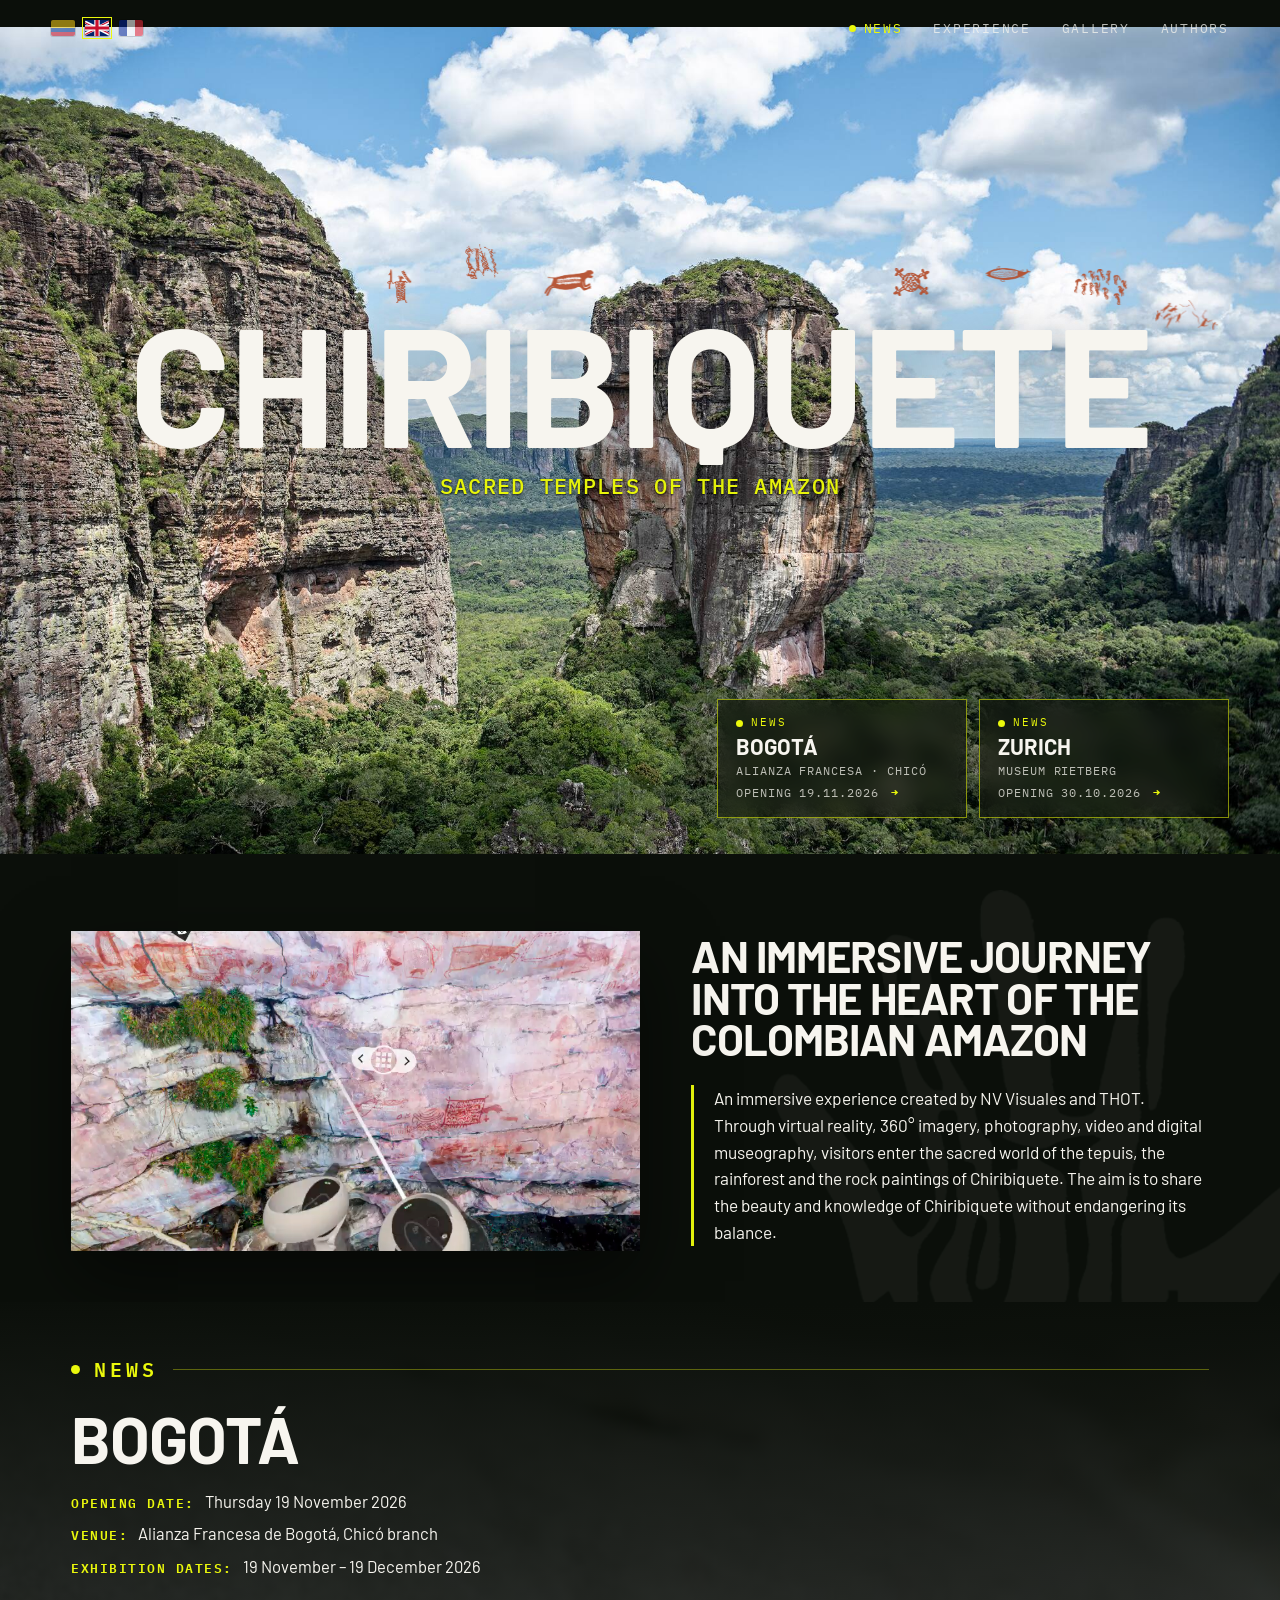
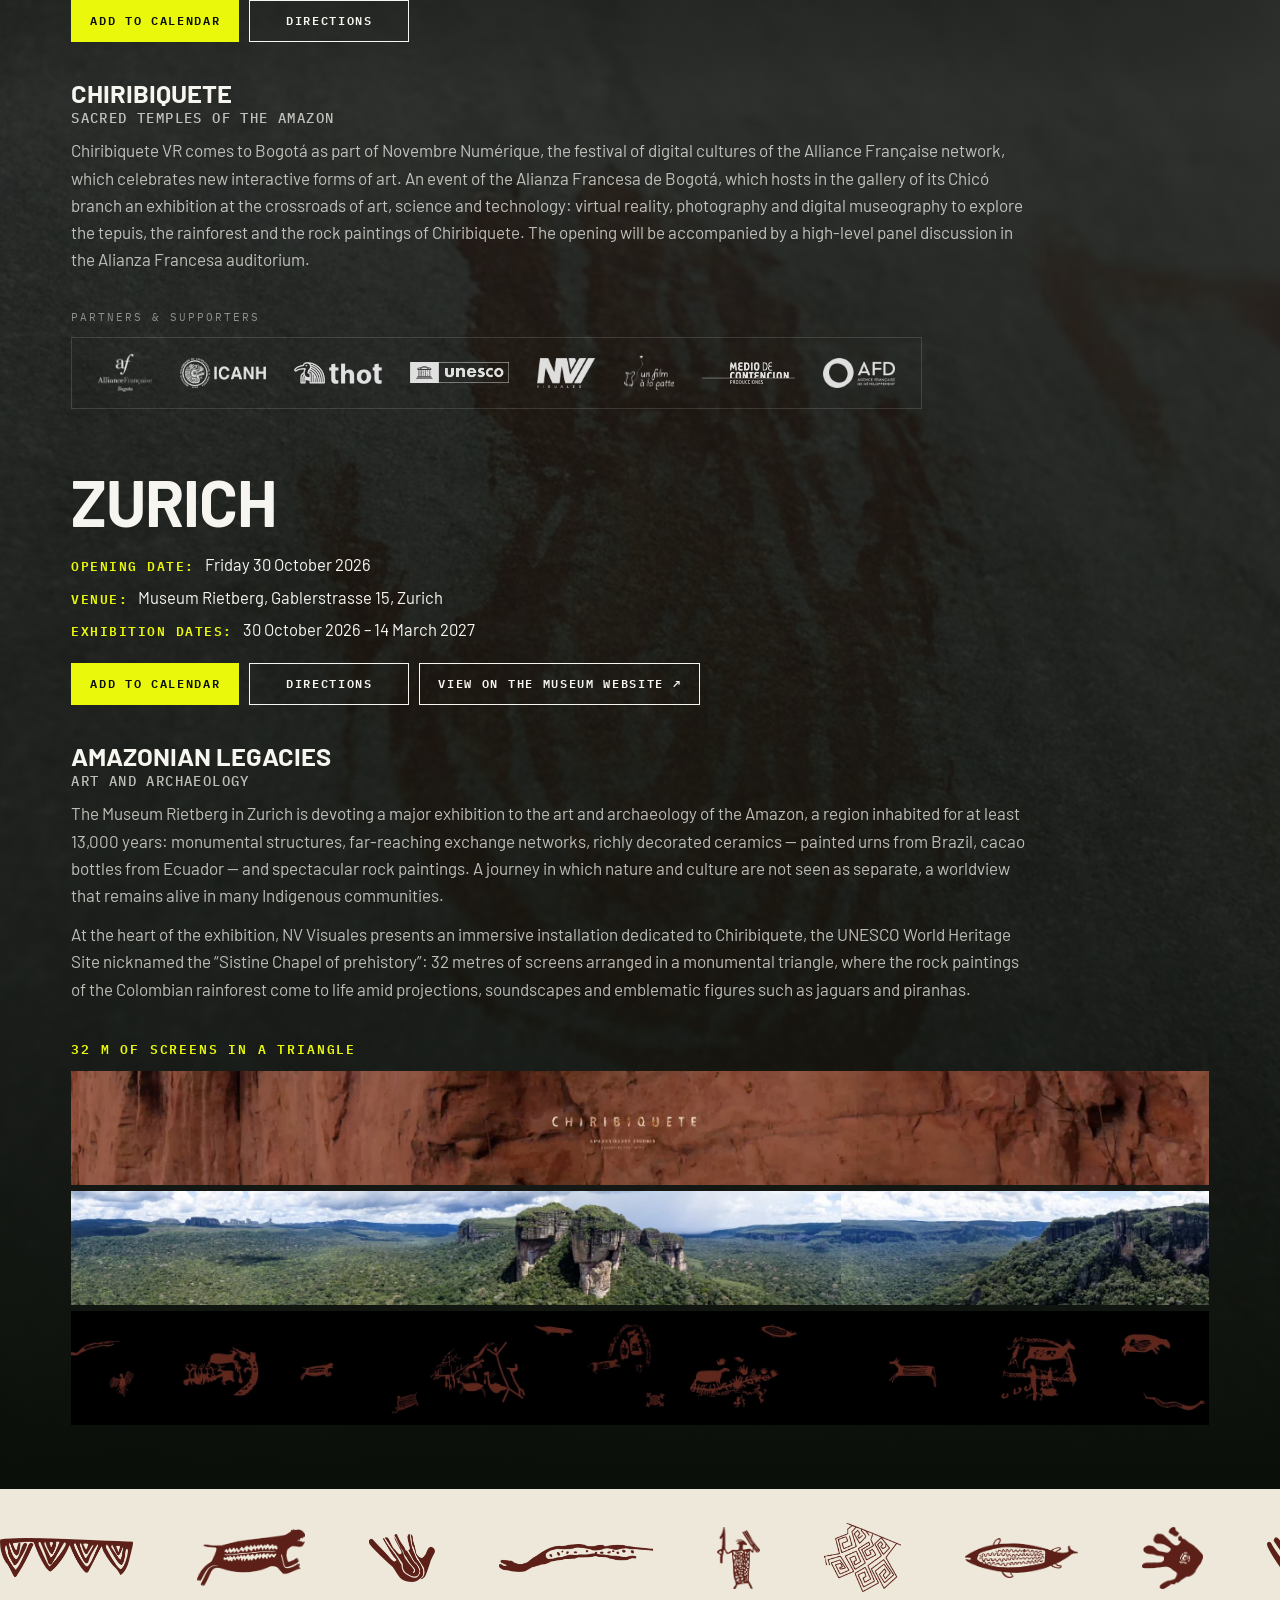
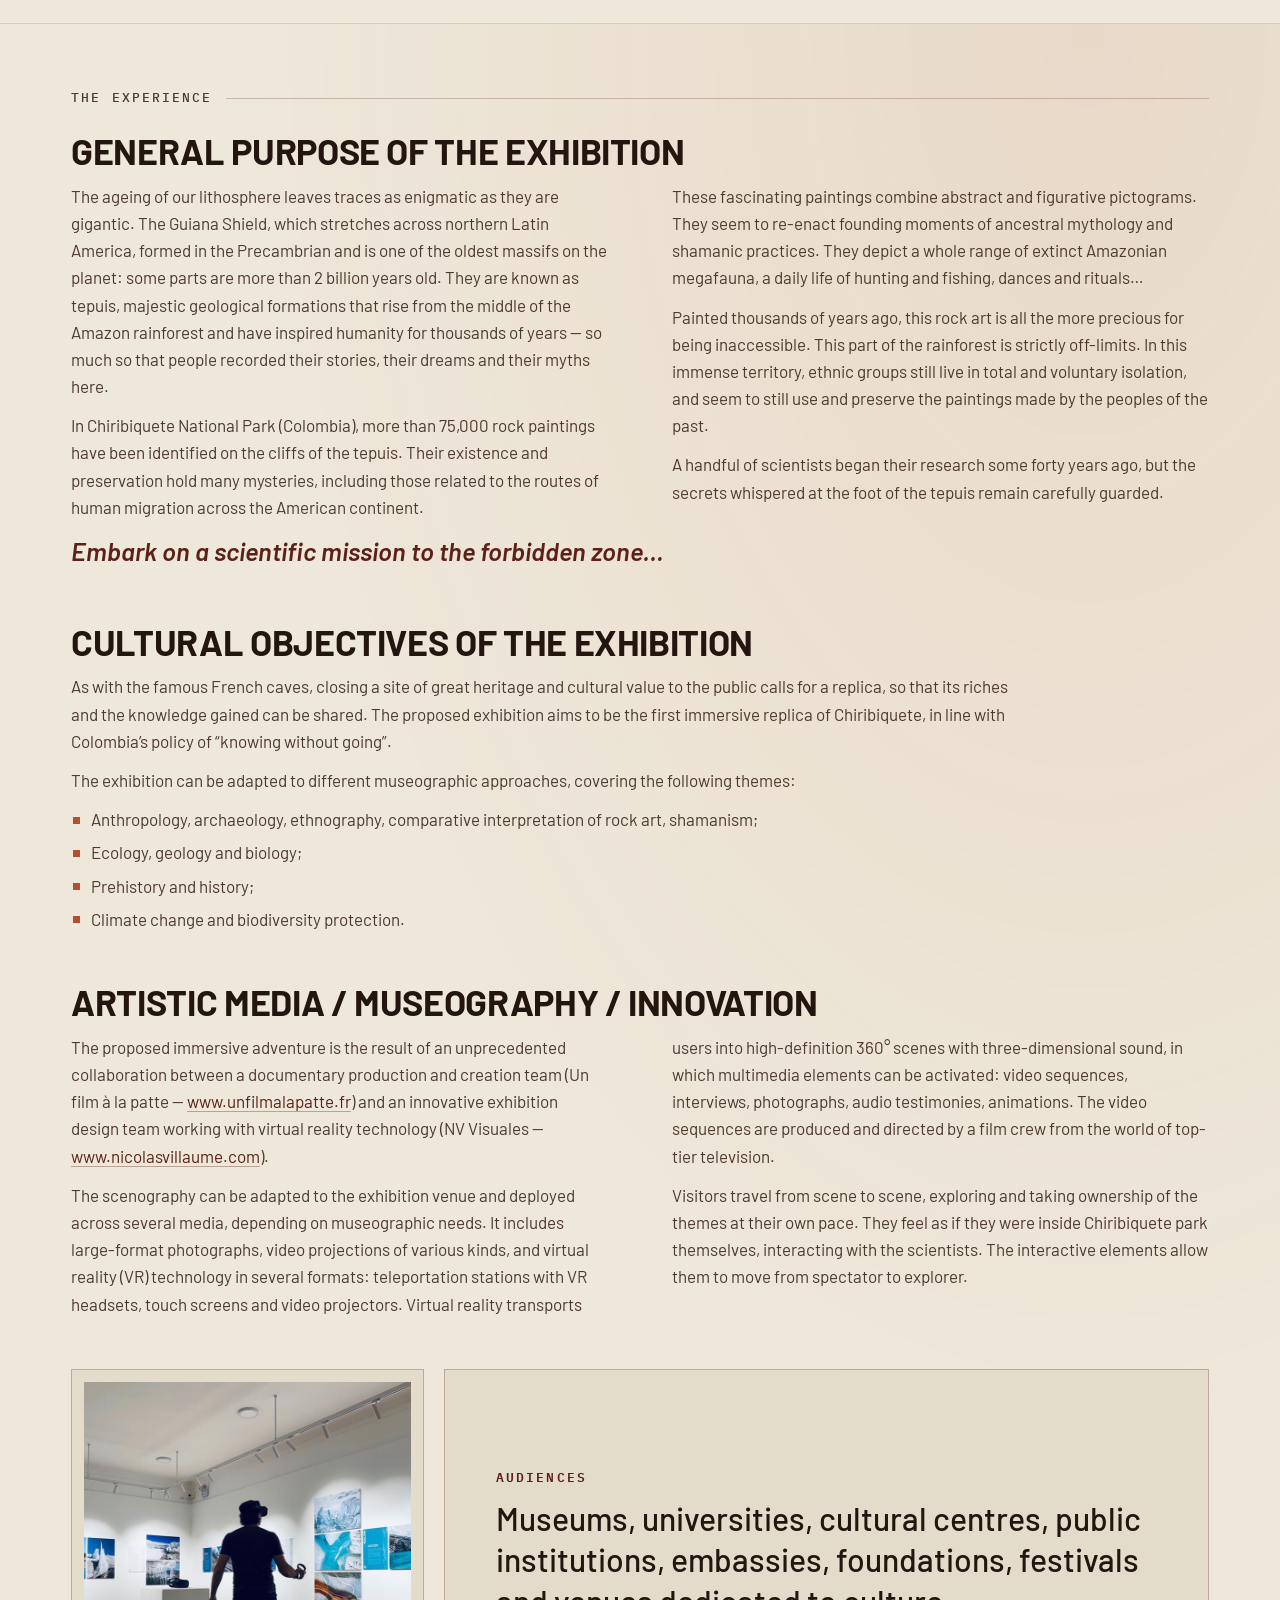
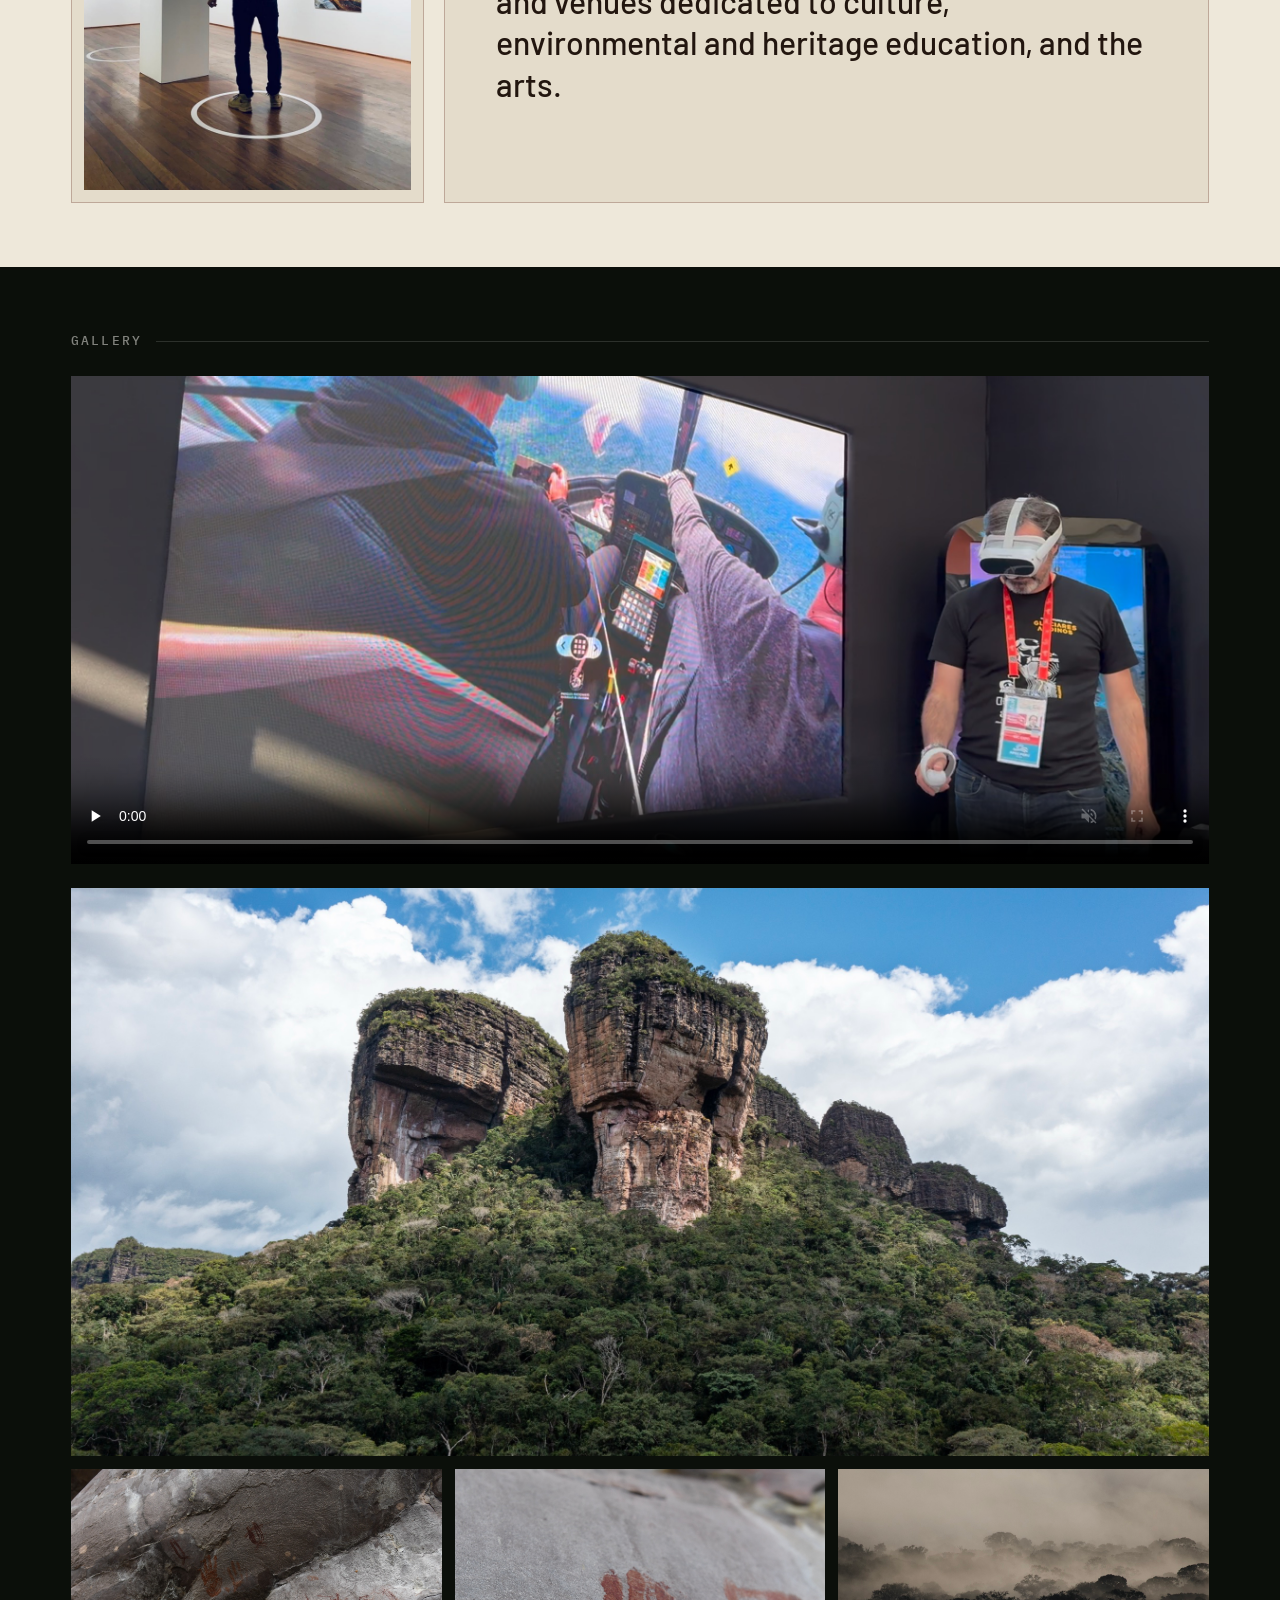
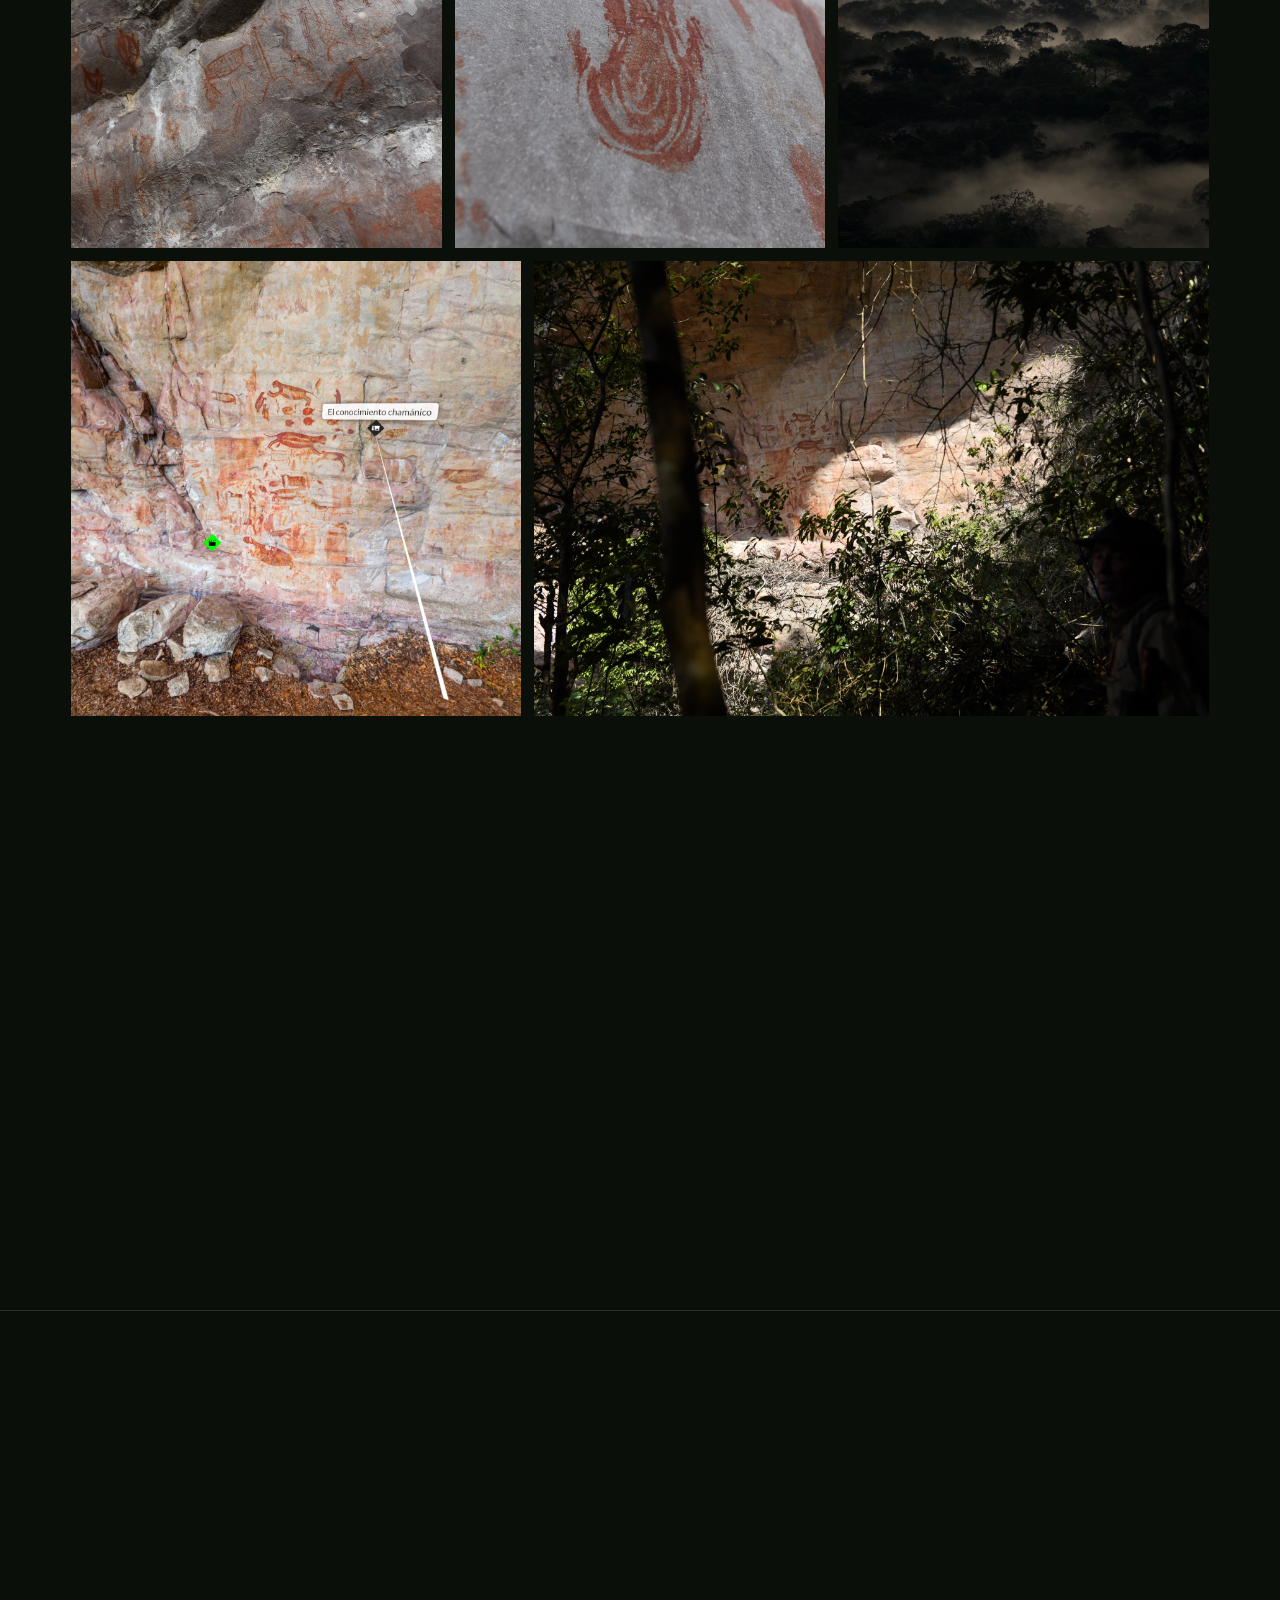
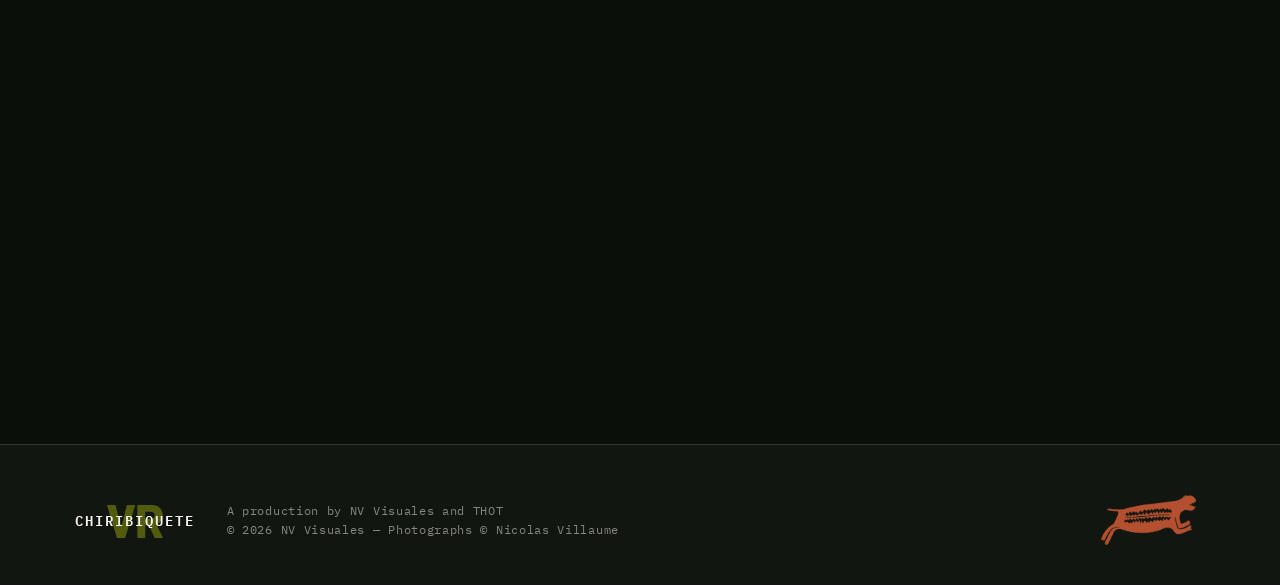
==== en.html @ 2673e0ff "Simplify page and preview title to "Chiribiquete" Co-Authored-By: Claude Opus 5.5 <noreply@anthropic" ====
<!DOCTYPE html>
<!-- Generado por tools/i18n.py a partir de index.html: no editar a mano. -->
<html lang="en">
<head>
  <meta charset="UTF-8" />
  <meta name="viewport" content="width=device-width, initial-scale=1.0" />
  <title>Chiribiquete</title>
  <meta name="description" content="Chiribiquete VR — an immersive experience created by NV Visuales and THOT. Exhibition at the Alianza Francesa de Bogotá, Chicó branch, from 19 November 2026." />
  <meta name="robots" content="index, follow" />
  <meta name="theme-color" content="#0b0f0a" />
  <link rel="canonical" href="https://thot-lab.github.io/chiribiquete-vr/en.html" />
  <link rel="alternate" hreflang="es" href="https://thot-lab.github.io/chiribiquete-vr/" />
  <link rel="alternate" hreflang="en" href="https://thot-lab.github.io/chiribiquete-vr/en.html" />
  <link rel="alternate" hreflang="fr" href="https://thot-lab.github.io/chiribiquete-vr/fr.html" />
  <link rel="alternate" hreflang="x-default" href="https://thot-lab.github.io/chiribiquete-vr/" />
  <meta property="og:type" content="website" />
  <meta property="og:site_name" content="Chiribiquete" />
  <meta property="og:locale" content="en_GB" />
  <meta property="og:title" content="Chiribiquete" />
  <meta property="og:description" content="An immersive journey into the heart of the Colombian Amazon." />
  <meta property="og:url" content="https://thot-lab.github.io/chiribiquete-vr/en.html" />
  <meta property="og:image" content="https://thot-lab.github.io/chiribiquete-vr/assets/meta/og-image-en.jpg" />
  <meta property="og:image:secure_url" content="https://thot-lab.github.io/chiribiquete-vr/assets/meta/og-image-en.jpg" />
  <meta property="og:image:type" content="image/jpeg" />
  <meta property="og:image:width" content="1200" />
  <meta property="og:image:height" content="630" />
  <meta property="og:image:alt" content="Chiribiquete VR over an aerial view of the Colombian Amazon" />
  <meta name="twitter:card" content="summary_large_image" />
  <meta name="twitter:title" content="Chiribiquete" />
  <meta name="twitter:description" content="An immersive journey into the heart of the Colombian Amazon." />
  <meta name="twitter:image" content="https://thot-lab.github.io/chiribiquete-vr/assets/meta/og-image-en.jpg" />
  <link rel="icon" href="favicon.ico?v=2" sizes="any" />
  <link rel="icon" type="image/png" sizes="32x32" href="assets/meta/favicon-32x32.png?v=2" />
  <link rel="icon" type="image/png" sizes="16x16" href="assets/meta/favicon-16x16.png?v=2" />
  <link rel="apple-touch-icon" href="assets/meta/apple-touch-icon.png?v=2" />
  <link rel="manifest" href="site.webmanifest" />
  <link rel="preconnect" href="https://fonts.googleapis.com" />
  <link rel="preconnect" href="https://fonts.gstatic.com" crossorigin />
  <link href="https://fonts.googleapis.com/css2?family=Barlow:ital,wght@0,400;0,500;0,600;0,700;0,800;1,400&amp;family=IBM+Plex+Mono:wght@400;500;600&amp;display=swap" rel="stylesheet" />
  <link rel="preload" as="image" href="assets/hero-tepuy.jpg?v=24" imagesrcset="assets/hero-tepuy-m.jpg?v=24 1100w, assets/hero-tepuy.jpg?v=24 2000w" imagesizes="100vw" />
  <link rel="stylesheet" href="style.css?v=29" />
  <script>document.documentElement.classList.add('js');</script>
  <script src="script.js?v=29" defer></script>
</head>
<body>

  <a class="skip" href="#proyecto">Skip to content</a>

  <header class="topbar" data-topbar>
    <nav class="langs" aria-label="Language">
      <a href="./" hreflang="es" lang="es" title="Español"><svg viewBox="0 0 30 20" aria-hidden="true"><rect width="30" height="10" fill="#FCD116"/><rect y="10" width="30" height="5" fill="#003893"/><rect y="15" width="30" height="5" fill="#CE1126"/></svg><span class="sr">Español</span></a>
      <a href="en.html" hreflang="en" lang="en" aria-current="page" title="English"><svg viewBox="0 0 60 30" preserveAspectRatio="xMidYMid slice" aria-hidden="true"><clipPath id="uk-t"><path d="M30,15 h30 v15 z v15 h-30 z h-30 v-15 z v-15 h30 z"/></clipPath><rect width="60" height="30" fill="#012169"/><path d="M0,0 L60,30 M60,0 L0,30" stroke="#fff" stroke-width="6"/><path d="M0,0 L60,30 M60,0 L0,30" clip-path="url(#uk-t)" stroke="#C8102E" stroke-width="4"/><path d="M30,0 v30 M0,15 h60" stroke="#fff" stroke-width="10"/><path d="M30,0 v30 M0,15 h60" stroke="#C8102E" stroke-width="6"/></svg><span class="sr">English</span></a>
      <a href="fr.html" hreflang="fr" lang="fr" title="Français"><svg viewBox="0 0 30 20" aria-hidden="true"><rect width="10" height="20" fill="#002395"/><rect x="10" width="10" height="20" fill="#fff"/><rect x="20" width="10" height="20" fill="#ED2939"/></svg><span class="sr">Français</span></a>
    </nav>
    <nav class="topbar__nav" aria-label="Sections">
      <a href="#actualidad" class="topbar__news"><i aria-hidden="true"></i>News</a>
      <a href="#experiencia">Experience</a>
      <a href="#galeria">Gallery</a>
      <a href="#autores">Authors</a>
    </nav>
  </header>

  <main id="top">

    <!-- ============ HERO ============ -->
    <section class="hero">
      <!-- Escena: foto, título y pictogramas forman un solo bloque que se escala junto -->
      <div class="hero__stage">
      <img class="hero__bg"
           src="assets/hero-tepuy.jpg?v=24"
           srcset="assets/hero-tepuy-m.jpg?v=24 1100w, assets/hero-tepuy.jpg?v=24 2000w"
           sizes="100vw"
           alt="Chiribiquete tepui rising from the Amazon rainforest"
           width="2000" height="1334" fetchpriority="high" />

      <div class="hero__inner">
        <h1 class="hero__title">
          <span class="hero__name">Chiribiquete<span class="hero__pictos" aria-hidden="true">
            <!-- --x: % del ancho de la palabra (anclado a una letra) · --y: altura sobre las letras, en em -->
            <span class="picto picto--ochre" style="--p:url(assets/pictos/p060.png); --x:26.5%; --y:0.06; --h:0.9;  --d:0"></span><!-- izquierda de la R -->
            <span class="picto picto--ochre" style="--p:url(assets/pictos/p104.png); --x:34.5%; --y:0.2;  --h:0.95; --d:1"></span><!-- entre R e I -->
            <span class="picto picto--ochre" style="--p:url(assets/pictos/p312.png); --x:43%;   --y:0.1;  --h:0.7;  --d:2"></span><!-- jaguar sobre la B -->
            <span class="picto picto--ochre" style="--p:url(assets/pictos/p226.png); --x:76.5%; --y:0.1;  --h:0.75; --d:3"></span><!-- primera E -->
            <span class="picto picto--ochre" style="--p:url(assets/pictos/p328.png); --x:86%;   --y:0.17; --h:0.55; --d:4"></span><!-- T -->
            <span class="picto picto--ochre" style="--p:url(assets/pictos/p040.png); --x:95%;   --y:0.05; --h:0.95; --d:5"></span><!-- última E -->
            <span class="picto picto--ochre" style="--p:url(assets/pictos/p307.png); --x:103.5%; --y:-0.1; --h:0.8; --d:6"></span><!-- a la derecha de la última E, más bajo -->
          </span></span>
        </h1>
        <p class="hero__sub">Sacred temples of the Amazon</p>
      </div>
      </div>
      <div class="hero__shade" aria-hidden="true"></div>

      <div class="hero__foot">
        <a class="news-pill" href="#bogota">
          <span class="news-pill__label"><i aria-hidden="true"></i>News</span>
          <span class="news-pill__text">Bogotá</span>
          <span class="news-pill__date">Alianza Francesa · Chicó</span>
          <span class="news-pill__date">Opening 19.11.2026 <b aria-hidden="true">→</b></span>
        </a>
        <a class="news-pill" href="#zurich">
          <span class="news-pill__label"><i aria-hidden="true"></i>News</span>
          <span class="news-pill__text">Zurich</span>
          <span class="news-pill__date">Museum Rietberg</span>
          <span class="news-pill__date">Opening 30.10.2026 <b aria-hidden="true">→</b></span>
        </a>
      </div>
    </section>

    <!-- ============ PROYECTO ============ -->
    <section class="intro" id="proyecto">
      <span class="picto picto--ghost intro__picto" style="--p:url(assets/pictos/p180.png)" aria-hidden="true"></span>
      <div class="wrap intro__grid">
        <figure class="intro__video" data-reveal>
          <video data-fadeloop src="assets/vr-test-nv-visuales.mp4?v=12" poster="assets/vr-test-poster.png?v=11" muted playsinline autoplay preload="auto" aria-label="VR test: navigating in front of the pictograms"></video>
        </figure>
        <div class="intro__text" data-reveal>
          <h2 class="display">An immersive journey into the heart of the Colombian Amazon</h2>
          <p class="intro__lead">An immersive experience created by NV Visuales and THOT. Through virtual reality, 360° imagery, photography, video and digital museography, visitors enter the sacred world of the tepuis, the rainforest and the rock paintings of Chiribiquete. The aim is to share the beauty and knowledge of Chiribiquete without endangering its balance.</p>
        </div>
      </div>
    </section>

    <!-- ============ ACTUALIDAD ============ -->
    <section class="news" id="actualidad" aria-labelledby="news-title">
      <div class="news__bg" aria-hidden="true"></div>

      <div class="wrap">
        <p class="label label--acid label--big" data-reveal><i class="pulse" aria-hidden="true"></i>News</p>

        <!-- Bogotá -->
        <article class="event" id="bogota" aria-labelledby="bogota-title" data-reveal>
          <h2 class="event__city" id="bogota-title">Bogotá</h2>

          <dl class="event__facts">
            <div><dt>Opening date</dt><dd>Thursday 19 November 2026</dd></div>
            <div><dt>Venue</dt><dd>Alianza Francesa de Bogotá, Chicó branch</dd></div>
            <div><dt>Exhibition dates</dt><dd>19 November – 19 December 2026</dd></div>
          </dl>

          <div class="event__actions">
            <a class="btn btn--acid" href="https://calendar.google.com/calendar/render?action=TEMPLATE&amp;text=Chiribiquete%20VR%20%E2%80%94%20Opening%20and%20panel%20discussion&amp;dates=20261119%2F20261120&amp;location=Alianza%20Francesa%20de%20Bogot%C3%A1%2C%20Sede%20Chic%C3%B3&amp;details=Immersive%20exhibition%20Chiribiquete%20VR%20%E2%80%94%20https%3A%2F%2Fthot-lab.github.io%2Fchiribiquete-vr%2F" target="_blank" rel="noopener">Add to calendar</a>
            <a class="btn" href="https://www.google.com/maps/search/?api=1&amp;query=Alianza%20Francesa%20Bogot%C3%A1%20Sede%20Chic%C3%B3" target="_blank" rel="noopener">Directions</a>
          </div>

          <h3 class="event__expo">Chiribiquete<span>Sacred temples of the Amazon</span></h3>
          <p class="event__text">Chiribiquete VR comes to Bogotá as part of Novembre Numérique, the festival of digital cultures of the Alliance Française network, which celebrates new interactive forms of art. An event of the Alianza Francesa de Bogotá, which hosts in the gallery of its Chicó branch an exhibition at the crossroads of art, science and technology: virtual reality, photography and digital museography to explore the tepuis, the rainforest and the rock paintings of Chiribiquete. The opening will be accompanied by a high-level panel discussion in the Alianza Francesa auditorium.</p>

          <p class="partners__label">Partners &amp; supporters</p>
          <div class="partners">
            <ul class="partners__row">
              <li><img class="lg-af"     src="assets/partners/alliance-francaise.png?v=25" alt="Alianza Francesa de Bogotá" loading="lazy" /></li>
              <li><img class="lg-icanh"  src="assets/partners/icanh.png?v=25" alt="ICANH — Instituto Colombiano de Antropología e Historia" loading="lazy" /></li>
              <li><img class="lg-thot"   src="assets/partners/thot.png?v=25" alt="THOT" loading="lazy" /></li>
              <li><img class="lg-unesco" src="assets/partners/unesco.png?v=25" alt="UNESCO" loading="lazy" /></li>
              <li><img class="lg-nvv"    src="assets/partners/nv-visuales.png?v=25" alt="NV Visuales" loading="lazy" /></li>
              <li><img class="lg-ufalp"  src="assets/partners/un-film-a-la-patte.png?v=25" alt="Un film à la patte" loading="lazy" /></li>
              <li><img class="lg-medio"  src="assets/partners/medio-de-contencion.png?v=25" alt="Medio de Contención Producciones" loading="lazy" /></li>
              <li><img class="lg-afd"    src="assets/partners/afd.png?v=25" alt="AFD — Agence Française de Développement" loading="lazy" /></li>
            </ul>
          </div>
        </article>

        <!-- Zurich -->
        <article class="event" id="zurich" aria-labelledby="zurich-title" data-reveal>
          <h2 class="event__city" id="zurich-title">Zurich</h2>

          <dl class="event__facts">
            <div><dt>Opening date</dt><dd>Friday 30 October 2026</dd></div>
            <div><dt>Venue</dt><dd>Museum Rietberg, Gablerstrasse 15, Zurich</dd></div>
            <div><dt>Exhibition dates</dt><dd>30 October 2026 – 14 March 2027</dd></div>
          </dl>

          <div class="event__actions">
            <a class="btn btn--acid" href="https://calendar.google.com/calendar/render?action=TEMPLATE&amp;text=Amazonian%20Legacies%20%E2%80%94%20Museum%20Rietberg&amp;dates=20261030%2F20261031&amp;location=Museum%20Rietberg%2C%20Gablerstrasse%2015%2C%208002%20Z%C3%BCrich&amp;details=Immersive%20installation%20Chiribiquete%20%E2%80%94%20https%3A%2F%2Fthot-lab.github.io%2Fchiribiquete-vr%2F" target="_blank" rel="noopener">Add to calendar</a>
            <a class="btn" href="https://www.google.com/maps/search/?api=1&amp;query=Museum%20Rietberg%2C%20Gablerstrasse%2015%2C%208002%20Z%C3%BCrich" target="_blank" rel="noopener">Directions</a>
            <a class="btn" href="https://rietberg.ch/ausstellungen/das-verm%C3%A4chtnis-amazoniens" target="_blank" rel="noopener">View on the museum website ↗</a>
          </div>

          <h3 class="event__expo">Amazonian Legacies<span>Art and archaeology</span></h3>
          <p class="event__text">The Museum Rietberg in Zurich is devoting a major exhibition to the art and archaeology of the Amazon, a region inhabited for at least 13,000 years: monumental structures, far-reaching exchange networks, richly decorated ceramics — painted urns from Brazil, cacao bottles from Ecuador — and spectacular rock paintings. A journey in which nature and culture are not seen as separate, a worldview that remains alive in many Indigenous communities.</p>
          <p class="event__text">At the heart of the exhibition, NV Visuales presents an immersive installation dedicated to Chiribiquete, the UNESCO World Heritage Site nicknamed the “Sistine Chapel of prehistory”: 32 metres of screens arranged in a monumental triangle, where the rock paintings of the Colombian rainforest come to life amid projections, soundscapes and emblematic figures such as jaguars and piranhas.</p>

          <figure class="panels">
            <figcaption>32 m of screens in a triangle</figcaption>
            <div class="panels__strip">
              <img src="assets/zurich-panel-1.jpg?v=24" alt="Installation wall 1: Chiribiquete rock face with the title" loading="lazy" width="2545" height="264" />
              <img src="assets/zurich-panel-2.jpg?v=24" alt="Installation wall 2: aerial panorama of the tepuis" loading="lazy" width="2598" height="258" />
              <img src="assets/zurich-panel-3.jpg?v=24" alt="Installation wall 3: rock-art pictograms on a black background" loading="lazy" width="2734" height="268" />
            </div>
          </figure>
        </article>
      </div>
    </section>

    <!-- ============ FRISO ============ -->
    <div class="frieze" aria-hidden="true">
      <div class="frieze__track">
        <span class="picto" style="--p:url(assets/pictos/p018.png); --w:5.2"></span>
        <span class="picto" style="--p:url(assets/pictos/p312.png); --w:4.2"></span>
        <span class="picto" style="--p:url(assets/pictos/p184.png); --w:2.6"></span>
        <span class="picto" style="--p:url(assets/pictos/p157.png); --w:6"></span>
        <span class="picto" style="--p:url(assets/pictos/p060.png); --w:1.7"></span>
        <span class="picto" style="--p:url(assets/pictos/p277.png); --w:3"></span>
        <span class="picto" style="--p:url(assets/pictos/p328.png); --w:4.4"></span>
        <span class="picto" style="--p:url(assets/pictos/p240.png); --w:2.4"></span>
        <span class="picto" style="--p:url(assets/pictos/p009.png); --w:3"></span>
        <span class="picto" style="--p:url(assets/pictos/p307.png); --w:4.6"></span>
        <span class="picto" style="--p:url(assets/pictos/p226.png); --w:2.4"></span>
        <span class="picto" style="--p:url(assets/pictos/p158.png); --w:5.4"></span>
      </div>
    </div>

    <!-- ============ EXPERIENCIA ============ -->
    <section class="experience" id="experiencia">
      <div class="wrap">
        <p class="label label--ochre" data-reveal>The experience</p>

        <div class="exp-block" data-reveal>
          <h3 class="h3">General purpose of the exhibition</h3>
          <div class="exp-text">
            <p>The ageing of our lithosphere leaves traces as enigmatic as they are gigantic. The Guiana Shield, which stretches across northern Latin America, formed in the Precambrian and is one of the oldest massifs on the planet: some parts are more than 2 billion years old. They are known as tepuis, majestic geological formations that rise from the middle of the Amazon rainforest and have inspired humanity for thousands of years — so much so that people recorded their stories, their dreams and their myths here.</p>
            <p>In Chiribiquete National Park (Colombia), more than 75,000 rock paintings have been identified on the cliffs of the tepuis. Their existence and preservation hold many mysteries, including those related to the routes of human migration across the American continent.</p>
            <p>These fascinating paintings combine abstract and figurative pictograms. They seem to re-enact founding moments of ancestral mythology and shamanic practices. They depict a whole range of extinct Amazonian megafauna, a daily life of hunting and fishing, dances and rituals…</p>
            <p>Painted thousands of years ago, this rock art is all the more precious for being inaccessible. This part of the rainforest is strictly off-limits. In this immense territory, ethnic groups still live in total and voluntary isolation, and seem to still use and preserve the paintings made by the peoples of the past.</p>
            <p>A handful of scientists began their research some forty years ago, but the secrets whispered at the foot of the tepuis remain carefully guarded.</p>
          </div>
          <p class="exp-tagline">Embark on a scientific mission to the forbidden zone…</p>
        </div>

        <div class="exp-block" data-reveal>
          <h3 class="h3">Cultural objectives of the exhibition</h3>
          <div class="exp-text exp-text--single">
            <p>As with the famous French caves, closing a site of great heritage and cultural value to the public calls for a replica, so that its riches and the knowledge gained can be shared. The proposed exhibition aims to be the first immersive replica of Chiribiquete, in line with Colombia’s policy of “knowing without going”.</p>
            <p>The exhibition can be adapted to different museographic approaches, covering the following themes:</p>
          </div>
          <ul class="exp-list">
            <li>Anthropology, archaeology, ethnography, comparative interpretation of rock art, shamanism;</li>
            <li>Ecology, geology and biology;</li>
            <li>Prehistory and history;</li>
            <li>Climate change and biodiversity protection.</li>
          </ul>
        </div>

        <div class="exp-block" data-reveal>
          <h3 class="h3">Artistic media / Museography / Innovation</h3>
          <div class="exp-text">
            <p>The proposed immersive adventure is the result of an unprecedented collaboration between a documentary production and creation team (Un film à la patte — <a href="http://www.unfilmalapatte.fr" target="_blank" rel="noopener">www.unfilmalapatte.fr</a>) and an innovative exhibition design team working with virtual reality technology (NV Visuales — <a href="https://www.nicolasvillaume.com" target="_blank" rel="noopener">www.nicolasvillaume.com</a>).</p>
            <p>The scenography can be adapted to the exhibition venue and deployed across several media, depending on museographic needs. It includes large-format photographs, video projections of various kinds, and virtual reality (VR) technology in several formats: teleportation stations with VR headsets, touch screens and video projectors. Virtual reality transports users into high-definition 360° scenes with three-dimensional sound, in which multimedia elements can be activated: video sequences, interviews, photographs, audio testimonies, animations. The video sequences are produced and directed by a film crew from the world of top-tier television.</p>
            <p>Visitors travel from scene to scene, exploring and taking ownership of the themes at their own pace. They feel as if they were inside Chiribiquete park themselves, interacting with the scientists. The interactive elements allow them to move from spectator to explorer.</p>
          </div>
        </div>

        <div class="audiences" data-reveal>
          <figure class="audiences__frame">
            <img class="audiences__photo" src="assets/nicolas-installation.jpg?v=15" alt="Visitor at the installation’s VR station" loading="lazy" />
          </figure>
          <div class="audiences__body">
            <p class="audiences__label">Audiences</p>
            <p>Museums, universities, cultural centres, public institutions, embassies, foundations, festivals and venues dedicated to culture, environmental and heritage education, and the arts.</p>
          </div>
        </div>
      </div>
    </section>

    <!-- ============ GALERÍA ============ -->
    <section class="gallery-sec" id="galeria">
      <div class="wrap">
        <p class="label" data-reveal>Gallery</p>

        <div class="feature" data-reveal>
          <figure class="frame">
            <video class="feature__video" src="assets/expo-lima-20s.mp4?v=13" poster="assets/expo-lima-poster.png?v=11" muted loop playsinline controls preload="none"></video>
          </figure>
        </div>

        <div class="gallery" data-gallery>
          <div class="g-row" style="--r:2">
            <button class="gallery__item" style="--a:2" data-reveal><img src="assets/gallery-dji-0083-hd.jpg?v=14" alt="Aerial view of the Chiribiquete tepuis" loading="lazy" /></button>
          </div>
          <div class="g-row" style="--r:3">
            <button class="gallery__item" style="--a:1" data-reveal><img src="assets/gallery-2nv-6015.jpg?v=14" alt="Chiribiquete landscape photographed by Nicolas Villaume" loading="lazy" /></button>
            <button class="gallery__item" style="--a:1" data-reveal><img src="assets/gallery-2nv-6878.jpg?v=14" alt="Detail of the Amazonian landscape of Chiribiquete" loading="lazy" /></button>
            <button class="gallery__item" style="--a:1" data-reveal><img src="assets/gallery-2nv-8506.jpg?v=14" alt="Rock shelter and rock paintings of Chiribiquete" loading="lazy" /></button>
          </div>
          <div class="g-row" style="--r:2.5">
            <button class="gallery__item" style="--a:1" data-reveal><img src="assets/IMG_0728_NV_VISUALES.JPG?v=13" alt="VR interface over Chiribiquete rock paintings" loading="lazy" /></button>
            <button class="gallery__item" style="--a:1.5" data-reveal><img src="assets/gallery-2nv-8055.jpg?v=14" alt="Rock paintings of Chiribiquete" loading="lazy" /></button>
          </div>
          <div class="g-row" style="--r:2.2">
            <button class="gallery__item" style="--a:2.2" data-reveal><img src="assets/IMG_0724.JPG?v=13" alt="VR interface over an Amazonian landscape and deforestation" loading="lazy" /></button>
          </div>
        </div>
      </div>
    </section>

    <!-- ============ AUTORES ============ -->
    <section class="authors" id="autores">
      <div class="wrap">
        <p class="label" data-reveal>Authors</p>

        <div class="creator">
          <div class="creator__text" data-reveal>
            <h3 class="h3">Nicolas Villaume</h3>
            <p>Nicolas Villaume is an award-winning photographer and National Geographic Explorer with more than 25 years of experience worldwide. His work, from Arctic communities affected by climate change to ancestral cultures in the Colombian Amazon, explores the connections between nature and culture and seeks to inspire action.</p>
            <p>His work has been shown in more than 50 international exhibitions, including at the Smithsonian National Museum of the American Indian, the United Nations headquarters and the National Museum of Denmark, as well as at major international climate events.</p>
            <p class="creator__links">
              <a href="https://www.nicolasvillaume.com" target="_blank" rel="noopener">nicolasvillaume.com ↗</a>
            </p>
          </div>
          <a class="reel" href="https://www.instagram.com/reels/DCcke9USKK9/" target="_blank" rel="noopener" data-reveal>
            <img src="assets/nicolas-exhibition.jpg?v=15" alt="" loading="lazy" />
            <span class="reel__play" aria-hidden="true"></span>
            <span class="reel__label">View on Instagram ↗</span>
          </a>
        </div>

        <div class="creator creator--solo">
          <div class="creator__text" data-reveal>
            <h3 class="h3">Laurent Pacoud</h3>
            <p>Laurent Pacoud is an environmental engineer and entrepreneur. He has worked on sustainable development and climate change issues in more than twenty countries. After fifteen years in international cooperation, he founded a cultural production and science communication company. His approach is rooted in the dialogue between art and science and explores the convergence of technology and culture. He designs immersive experiences that bring together artistic creation and the transmission of knowledge.</p>
          </div>
        </div>
      </div>
    </section>

  </main>

  <footer class="footer">
    <div class="wrap footer__inner">
      <p class="footer__brand"><span class="footer__vr" aria-hidden="true">VR</span>Chiribiquete</p>
      <p class="footer__meta">A production by NV Visuales and THOT<br />© 2026 NV Visuales — Photographs © Nicolas Villaume</p>
      <span class="picto picto--ochre footer__picto" style="--p:url(assets/pictos/p312.png)" aria-hidden="true"></span>
    </div>
  </footer>

  <dialog class="lightbox" data-lightbox aria-label="Enlarged image">
    <img alt="" />
    <button class="lightbox__close" type="button" aria-label="Close">×</button>
  </dialog>

</body>
</html>
---- style.css ----
/* ==========================================================
   Chiribiquete VR — inspirado en el póster de la gira 2026
   Fotografía a sangre · título blanco masivo · mono en mayúsculas
   amarillo ácido · pictogramas rupestres ocre
   ========================================================== */

*,
*::before,
*::after {
  box-sizing: border-box;
  margin: 0;
  padding: 0;
}

:root {
  --night: #0b0f0a;
  --forest: #111710;
  --panel: #171e15;
  --white: #f7f5ef;
  --soft: rgba(247, 245, 239, 0.74);
  --muted: rgba(247, 245, 239, 0.5);
  --line: rgba(247, 245, 239, 0.14);
  --acid: #eaf80c;
  --ochre: #b4502f;
  --ochre-deep: #5c2018;
  --paper: #eee8da;
  --paper-2: #e4dccb;
  --paper-ink: #22160f;
  --paper-soft: #4d3a2e;

  --display: 'Barlow', 'Helvetica Neue', Arial, sans-serif;
  --mono: 'IBM Plex Mono', 'Andale Mono', ui-monospace, monospace;

  --gutter: clamp(16px, 4vw, 56px);
  --max: 1240px;
  --ease: cubic-bezier(0.22, 1, 0.36, 1);
}

html {
  background: var(--night);
  scroll-behavior: smooth;
  scroll-padding-top: 72px;
  overflow-x: hidden;
}

body {
  min-height: 100vh;
  background: var(--night);
  color: var(--white);
  font-family: var(--display);
  font-size: 17px;
  line-height: 1.6;
  -webkit-font-smoothing: antialiased;
  text-rendering: optimizeLegibility;
  overflow-x: hidden;
}

img,
video,
iframe {
  display: block;
  max-width: 100%;
}

a {
  color: inherit;
  text-decoration: none;
}

button {
  font: inherit;
  color: inherit;
  background: none;
  border: 0;
  cursor: pointer;
}

strong {
  color: var(--white);
  font-weight: 600;
}

::selection {
  background: var(--acid);
  color: var(--night);
}

.wrap {
  width: 100%;
  max-width: var(--max);
  margin: 0 auto;
  padding: 0 var(--gutter);
}

.skip {
  position: absolute;
  left: -9999px;
  top: 8px;
  z-index: 100;
  padding: 8px 14px;
  background: var(--acid);
  color: var(--night);
  font-family: var(--mono);
}

.skip:focus {
  left: 8px;
}

:focus-visible {
  outline: 2px solid var(--acid);
  outline-offset: 3px;
}

/* ---------- Pictogramas (máscaras PNG, color por CSS) ---------- */

.picto {
  display: inline-block;
  aspect-ratio: 1;
  background-color: var(--ochre-deep);
  -webkit-mask: var(--p) center / contain no-repeat;
          mask: var(--p) center / contain no-repeat;
}

.picto--ochre { background-color: var(--ochre); }
.picto--ghost { background-color: var(--white); opacity: 0.045; }

/* ---------- Tipografía común ---------- */

.label {
  display: flex;
  align-items: center;
  gap: 14px;
  margin-bottom: clamp(16px, 2vw, 24px);
  color: var(--muted);
  font-family: var(--mono);
  font-size: 13px;
  font-weight: 500;
  letter-spacing: 0.16em;
  text-transform: uppercase;
}

.label::after {
  content: "";
  flex: 1;
  height: 1px;
  background: var(--line);
}

.label--acid { color: var(--acid); }
.label--acid::after { background: rgba(234, 248, 12, 0.35); }

.label--ochre { color: var(--ochre-deep); }
.label--ochre::after { background: rgba(92, 32, 24, 0.25); }

.display {
  max-width: 19ch;
  font-size: clamp(36px, 5.4vw, 76px);
  font-weight: 700;
  line-height: 0.95;
  letter-spacing: -0.02em;
  text-transform: uppercase;
  text-wrap: balance;
}

.h3 {
  margin-bottom: 14px;
  font-size: clamp(26px, 2.8vw, 38px);
  font-weight: 700;
  line-height: 1;
  letter-spacing: -0.01em;
  text-transform: uppercase;
}

/* ---------- Barra superior ---------- */

.topbar {
  position: fixed;
  inset: 0 0 auto;
  z-index: 50;
  display: flex;
  align-items: center;
  justify-content: space-between;
  gap: 20px;
  padding: 18px var(--gutter);
  font-family: var(--mono);
  font-size: 12.5px;
  letter-spacing: 0.14em;
  text-transform: uppercase;
  transition: background 0.4s var(--ease), padding 0.4s var(--ease), border-color 0.4s;
  border-bottom: 1px solid transparent;
}

.topbar.is-scrolled {
  padding-top: 12px;
  padding-bottom: 12px;
  background: rgba(11, 15, 10, 0.82);
  -webkit-backdrop-filter: blur(14px);
          backdrop-filter: blur(14px);
  border-color: var(--line);
}

/* «VR» en transparencia detrás del nombre */
.footer__vr {
  position: absolute;
  top: 50%;
  left: 50%;
  z-index: -1;
  translate: -50% -50%;
  color: var(--acid);
  font-family: var(--display);
  font-size: 3.4em;
  font-weight: 800;
  letter-spacing: -0.02em;
  line-height: 1;
  opacity: 0.3;
  pointer-events: none;
}

/* Selector de idioma */
.langs {
  display: flex;
  align-items: center;
  gap: 10px;
}

.langs a {
  display: block;
  line-height: 0;
  opacity: 0.55;
  transition: opacity 0.2s, transform 0.2s;
}

.langs a:hover,
.langs a[aria-current="page"] {
  opacity: 1;
}

.langs a[aria-current="page"] {
  outline: 1.5px solid var(--acid);
  outline-offset: 2px;
}

.langs svg {
  display: block;
  width: 24px;
  height: 16px;
  border-radius: 2px;
  box-shadow: 0 0 0 1px rgba(0, 0, 0, 0.25);
}

.sr {
  position: absolute;
  width: 1px;
  height: 1px;
  overflow: hidden;
  clip: rect(0 0 0 0);
  white-space: nowrap;
}

.topbar__nav {
  display: flex;
  gap: clamp(14px, 2.4vw, 32px);
}

.topbar__nav a {
  position: relative;
  color: var(--soft);
  transition: color 0.2s;
}

.topbar__nav a:hover {
  color: var(--white);
}

.topbar__news {
  display: inline-flex;
  align-items: center;
  gap: 8px;
  color: var(--acid) !important;
}

.topbar__news i,
.news-pill__label i,
.pulse {
  width: 7px;
  height: 7px;
  border-radius: 50%;
  background: var(--acid);
  box-shadow: 0 0 0 0 rgba(234, 248, 12, 0.6);
  animation: pulse 2.2s infinite;
}

@keyframes pulse {
  0%   { box-shadow: 0 0 0 0 rgba(234, 248, 12, 0.55); }
  70%  { box-shadow: 0 0 0 9px rgba(234, 248, 12, 0); }
  100% { box-shadow: 0 0 0 0 rgba(234, 248, 12, 0); }
}

/* ---------- HERO ---------- */

.hero {
  position: relative;
  display: flex;
  flex-direction: column;
  justify-content: flex-end;
  min-height: 100vh;
  min-height: 100svh;
  padding: clamp(96px, 14vh, 150px) var(--gutter) clamp(26px, 4vh, 44px);
  overflow: hidden;
  isolation: isolate;
  container-type: inline-size;
}

/* Escena con las proporciones exactas de la foto (2000 × 1334).
   Título y pictogramas se miden en unidades de la escena (cqw):
   quedan siempre en el mismo lugar sobre la foto. */
.hero__stage {
  position: absolute;
  left: 0;
  width: 100%;
  aspect-ratio: 2000 / 1334;
  top: calc((100% - 66.7cqw) * 0.4);
  container-type: inline-size;
}

.hero__bg {
  position: absolute;
  inset: 0;
  z-index: -2;
  width: 100%;
  height: 100%;
  object-fit: cover;
}

.hero__shade {
  position: absolute;
  inset: 0;
  z-index: -1;
  pointer-events: none;
  background:
    linear-gradient(180deg, rgba(11, 15, 10, 0.55) 0%, rgba(11, 15, 10, 0) 28%),
    linear-gradient(0deg, rgba(11, 15, 10, 0.92) 0%, rgba(11, 15, 10, 0.35) 34%, rgba(11, 15, 10, 0) 58%);
}

/* Pictogramas anclados a las letras: --x en % del ancho de la palabra, --y en em */
.hero__pictos {
  position: absolute;
  left: 0;
  right: 0;
  bottom: 100%;
  height: 0;
}

.hero__pictos .picto {
  position: absolute;
  left: var(--x);
  bottom: calc(var(--y) * 1em);
  height: calc(0.22em * var(--h));
  width: calc(0.22em * var(--h) * 2.2);
  aspect-ratio: auto;
  opacity: 0;
  translate: -50% 0;
  filter:
    drop-shadow(0 0 1px rgba(255, 246, 232, 0.9))
    drop-shadow(0 0 8px rgba(255, 240, 220, 0.35));
  animation: picto-in 1.2s ease forwards;
  animation-delay: calc(0.4s + var(--d) * 0.1s);
}

@keyframes picto-in {
  from { opacity: 0; }
  to   { opacity: 0.95; }
}

/* Posición fija sobre la foto */
.hero__inner {
  position: absolute;
  left: 0;
  right: 0;
  top: 33.5%;
  z-index: 1;
}

.hero__title {
  position: relative;
  display: block;
  text-align: center;
  line-height: 0.8;
}

.hero__name {
  position: relative;
  display: inline-block;
  font-size: 13.2cqw;
  font-weight: 700;
  letter-spacing: -0.015em;
  text-transform: uppercase;
  color: var(--white);
  text-shadow: 0 8px 50px rgba(0, 0, 0, 0.25);
}

.hero__sub {
  margin-top: 1.6cqw;
  color: var(--acid);
  text-align: center;
  font-family: var(--mono);
  font-size: max(13px, 1.7cqw);
  font-weight: 500;
  letter-spacing: 0.06em;
  text-transform: uppercase;
  text-shadow: 0 1px 2px rgba(0, 0, 0, 0.7), 0 2px 18px rgba(0, 0, 0, 0.55);
}

.hero__foot {
  position: relative;
  z-index: 1;
  display: flex;
  align-items: flex-end;
  justify-content: flex-end;
  gap: 12px;
  width: 100%;
  max-width: 1500px;
  margin: 0 auto;
}

.news-pill {
  display: grid;
  gap: 2px;
  flex-shrink: 0;
  min-width: 250px;
  padding: 14px 18px 15px;
  border: 1px solid rgba(234, 248, 12, 0.55);
  background: rgba(11, 15, 10, 0.55);
  -webkit-backdrop-filter: blur(10px);
          backdrop-filter: blur(10px);
  font-family: var(--mono);
  text-transform: uppercase;
  transition: background 0.3s var(--ease), transform 0.3s var(--ease);
}

.news-pill:hover {
  background: rgba(234, 248, 12, 0.14);
  transform: translateY(-2px);
}

.news-pill__label {
  display: inline-flex;
  align-items: center;
  gap: 8px;
  color: var(--acid);
  font-size: 11px;
  letter-spacing: 0.18em;
}

.news-pill__text {
  font-family: var(--display);
  font-size: 22px;
  font-weight: 700;
  line-height: 1.15;
}

.news-pill__date {
  color: var(--soft);
  font-size: 12px;
  letter-spacing: 0.08em;
}

.news-pill__date b {
  display: inline-block;
  margin-left: 4px;
  color: var(--acid);
  transition: transform 0.3s var(--ease);
}

.news-pill:hover .news-pill__date b {
  transform: translateX(4px);
}

/* ---------- PROYECTO ---------- */

.intro {
  position: relative;
  padding: clamp(48px, 6vw, 84px) 0 clamp(36px, 4vw, 56px);
  overflow: hidden;
}

.intro__picto {
  position: absolute;
  right: -6vw;
  top: 8%;
  width: min(48vw, 620px);
  pointer-events: none;
}

.intro__grid {
  position: relative;
  display: grid;
  grid-template-columns: minmax(0, 1.1fr) minmax(0, 1fr);
  gap: clamp(28px, 4vw, 64px);
  align-items: center;
}

.intro__video {
  position: relative;
  background: #050604;
  box-shadow: 0 30px 70px rgba(0, 0, 0, 0.5);
}

.intro__video video {
  width: 100%;
  aspect-ratio: 16 / 9;
  object-fit: cover;
  transition: opacity 0.6s ease;
}

.intro__video video.is-fading {
  opacity: 0;
}

.intro .display {
  font-size: clamp(30px, 3.4vw, 50px);
}

.intro__lead {
  margin-top: clamp(18px, 2vw, 26px);
  padding-left: 20px;
  border-left: 3px solid var(--acid);
  color: var(--white);
  font-size: clamp(17px, 1.35vw, 19px);
  line-height: 1.55;
}

/* ---------- ACTUALIDAD ---------- */

.news {
  position: relative;
  padding: clamp(36px, 4vw, 56px) 0 clamp(40px, 5vw, 64px);
  overflow: hidden;
  isolation: isolate;
}

.news__bg {
  position: absolute;
  inset: 0;
  z-index: -1;
  background:
    linear-gradient(180deg, var(--night) 0%, rgba(11, 15, 10, 0.78) 22%, rgba(11, 15, 10, 0.86) 70%, var(--night) 100%),
    url(assets/pictografias.jpg?v=20) center 40% / cover no-repeat;
}

.label--big {
  font-size: clamp(16px, 1.6vw, 21px);
  font-weight: 600;
  letter-spacing: 0.2em;
}

.label--big .pulse {
  width: 9px;
  height: 9px;
}

.event + .event {
  margin-top: clamp(48px, 5vw, 72px);
}

.event__city {
  font-size: clamp(40px, 5vw, 72px);
  font-weight: 700;
  line-height: 0.9;
  letter-spacing: -0.015em;
  text-transform: uppercase;
}

.event__facts {
  display: grid;
  gap: 6px;
  margin-top: clamp(14px, 1.6vw, 22px);
}

.event__facts div {
  display: flex;
  flex-wrap: wrap;
  align-items: baseline;
  gap: 4px 10px;
}

.event__facts dt {
  color: var(--acid);
  font-family: var(--mono);
  font-size: 12.5px;
  font-weight: 600;
  letter-spacing: 0.12em;
  text-transform: uppercase;
}

.event__facts dt::after {
  content: ":";
}

.event__facts dd {
  font-size: clamp(16px, 1.3vw, 18px);
}

.event__actions {
  display: flex;
  flex-wrap: wrap;
  gap: 10px;
  margin-top: 20px;
}

.event__actions .btn {
  flex: none;
  min-width: 160px;
}

.event__expo {
  margin-top: clamp(26px, 3vw, 38px);
  font-size: clamp(22px, 2vw, 28px);
  font-weight: 700;
  line-height: 1;
  text-transform: uppercase;
}

.event__expo span {
  display: block;
  margin-top: 6px;
  color: var(--soft);
  font-family: var(--mono);
  font-size: clamp(12px, 1.1vw, 14px);
  font-weight: 500;
  letter-spacing: 0.1em;
}

.event__text {
  max-width: 96ch;
  margin-top: 12px;
  color: var(--soft);
}

.btn {
  flex: none;
  min-width: 170px;
}

.btn {
  display: inline-flex;
  align-items: center;
  justify-content: center;
  min-height: 42px;
  padding: 10px 18px;
  border: 1.5px solid var(--white);
  font-family: var(--mono);
  font-size: 12px;
  font-weight: 600;
  letter-spacing: 0.14em;
  text-transform: uppercase;
  transition: background 0.25s, color 0.25s, border-color 0.25s;
}

.btn:hover {
  background: var(--white);
  border-color: var(--white);
  color: var(--night);
}

.btn--acid {
  background: var(--acid);
  border-color: var(--acid);
  color: var(--night);
}

/* Socios — encuadrados, sin cortar la página */
.partners {
  width: fit-content;
  max-width: 100%;
  padding: 16px clamp(16px, 2vw, 26px);
  border: 1px solid var(--line);
}

.partners__label {
  margin: clamp(26px, 3vw, 36px) 0 10px;
  color: var(--muted);
  font-family: var(--mono);
  font-size: 11px;
  letter-spacing: 0.18em;
  text-transform: uppercase;
}

.partners__row {
  display: flex;
  flex-wrap: wrap;
  align-items: center;
  gap: 18px clamp(18px, 2.2vw, 30px);
  list-style: none;
}

.partners__row img {
  width: auto;
  height: 30px;
  opacity: 0.86;
  transition: opacity 0.25s;
}

.partners__row img:hover {
  opacity: 1;
}

.partners__row .lg-af     { height: 38px; }
.partners__row .lg-icanh  { height: 30px; }
.partners__row .lg-thot   { height: 22px; }
.partners__row .lg-unesco { height: 21px; }
.partners__row .lg-nvv    { height: 30px; }
.partners__row .lg-ufalp  { height: 35px; }
.partners__row .lg-medio  { height: 22px; }
.partners__row .lg-afd    { height: 30px; }

/* Los tres muros de Zúrich, uno tras otro */
.panels {
  margin-top: clamp(26px, 3vw, 36px);
}

.panels__strip {
  display: grid;
  gap: 6px;
}

.panels__strip img {
  width: 100%;
  height: auto;
  aspect-ratio: 10 / 1;
  object-fit: cover;
}

.panels figcaption {
  margin-bottom: 12px;
  color: var(--acid);
  font-family: var(--mono);
  font-size: 13px;
  font-weight: 600;
  letter-spacing: 0.14em;
  text-transform: uppercase;
}

/* ---------- Friso de pictogramas ---------- */

.frieze {
  overflow: hidden;
  padding: 34px 0 30px;
  background: var(--paper);
  border-bottom: 1px solid rgba(92, 32, 24, 0.14);
}

.frieze__track {
  display: flex;
  align-items: center;
  gap: clamp(40px, 5vw, 80px);
  width: max-content;
  animation: frieze 70s linear infinite;
}

.frieze .picto {
  flex-shrink: 0;
  height: clamp(44px, 5.5vw, 74px);
  width: calc(var(--w) * clamp(16px, 2vw, 26px));
  aspect-ratio: auto;
}

@keyframes frieze {
  to { transform: translateX(-50%); }
}

/* ---------- EXPERIENCIA (sección clara, tono roca) ---------- */

.experience {
  padding: clamp(44px, 5vw, 72px) 0;
  background:
    radial-gradient(ellipse at 85% 0%, rgba(180, 80, 47, 0.10), transparent 55%),
    var(--paper);
  color: var(--paper-ink);
}

.experience p {
  color: var(--paper-soft);
}

.experience p + p {
  margin-top: 12px;
}

.exp-cols {
  display: grid;
  grid-template-columns: 1fr 1fr;
  gap: clamp(28px, 5vw, 72px);
  align-items: start;
}

.exp-block + .exp-block {
  margin-top: clamp(36px, 4vw, 56px);
}

.exp-text {
  columns: 2;
  column-gap: clamp(28px, 5vw, 72px);
}

.experience .exp-text p {
  margin: 0 0 12px;
}

.experience .exp-tagline {
  margin-top: 6px;
  color: var(--ochre-deep);
  font-size: clamp(20px, 2vw, 26px);
  font-weight: 600;
  font-style: italic;
}

.exp-text--single {
  columns: 1;
  max-width: 96ch;
}

.experience .exp-text a {
  color: var(--ochre-deep);
  border-bottom: 1px solid rgba(92, 32, 24, 0.35);
}

.exp-list {
  display: grid;
  gap: 6px;
  max-width: 96ch;
  list-style: none;
}

.exp-list li {
  position: relative;
  padding-left: 20px;
  color: var(--paper-soft);
}

.exp-list li::before {
  content: "";
  position: absolute;
  left: 2px;
  top: 0.62em;
  width: 7px;
  height: 7px;
  background: var(--ochre);
}

/* Públicos: recuadro de texto ancho + foto vertical, composición asimétrica */
.audiences {
  display: grid;
  grid-template-columns: minmax(220px, 31%) minmax(0, 1fr);
  gap: clamp(12px, 1.6vw, 20px);
  align-items: stretch;
  margin-top: clamp(36px, 4vw, 56px);
}

.audiences__body,
.audiences__frame {
  border: 1px solid rgba(92, 32, 24, 0.28);
  background: var(--paper-2);
}

.audiences__body {
  display: flex;
  flex-direction: column;
  justify-content: center;
  padding: clamp(24px, 4vw, 64px);
}

.audiences__frame {
  padding: clamp(8px, 1vw, 12px);
}

.audiences__photo {
  width: 100%;
  aspect-ratio: 4 / 5;
  object-fit: cover;
}

.audiences__label {
  margin-bottom: 10px;
  font-family: var(--mono);
  font-size: 13px;
  font-weight: 600;
  letter-spacing: 0.16em;
  text-transform: uppercase;
  color: var(--ochre-deep) !important;
}

.audiences p:not(.audiences__label) {
  margin: 0;
  color: var(--paper-ink);
  font-size: clamp(22px, 2.5vw, 34px);
  font-weight: 500;
  line-height: 1.3;
}

/* ---------- Marcos media ---------- */

.frame {
  position: relative;
  background: #050604;
}

.frame video,
.frame img {
  width: 100%;
  height: auto;
}

.frame video {
  aspect-ratio: 16 / 9;
  object-fit: cover;
  background: #050604;
}

.frame figcaption {
  margin-top: 10px;
  font-family: var(--mono);
  font-size: 11.5px;
  letter-spacing: 0.1em;
  text-transform: uppercase;
}

/* ---------- GALERÍA ---------- */

.gallery-sec {
  padding: clamp(44px, 5vw, 72px) 0 clamp(40px, 5vw, 64px);
}

.feature {
  display: grid;
  gap: 16px;
  margin-bottom: clamp(16px, 2vw, 24px);
}

.feature__copy p {
  max-width: 64ch;
  color: var(--soft);
}

.frame .feature__video {
  aspect-ratio: 21 / 9;
  object-position: center bottom;
}

.gallery {
  display: grid;
  gap: clamp(6px, 1vw, 14px);
}

/* Cada fila conserva su proporción: --r = suma de las proporciones --a */
.g-row {
  display: flex;
  gap: clamp(6px, 1vw, 14px);
  aspect-ratio: var(--r);
}

.gallery__item {
  position: relative;
  display: block;
  flex: var(--a) 1 0;
  min-width: 0;
  height: 100%;
  overflow: hidden;
  background: var(--panel);
  cursor: zoom-in;
}

.gallery__item img {
  width: 100%;
  height: 100%;
  object-fit: cover;
  transition: transform 0.9s var(--ease), filter 0.5s;
}

.gallery__item:hover img {
  transform: scale(1.04);
}

.gallery__item::after {
  content: "";
  position: absolute;
  inset: 0;
  border: 0 solid var(--acid);
  transition: border-width 0.25s var(--ease);
  pointer-events: none;
}

.gallery__item:hover::after,
.gallery__item:focus-visible::after {
  border-width: 3px;
}

.lightbox {
  max-width: 94vw;
  max-height: 92vh;
  margin: auto;
  padding: 0;
  border: 0;
  background: transparent;
  overflow: visible;
}

.lightbox::backdrop {
  background: rgba(5, 6, 4, 0.92);
  -webkit-backdrop-filter: blur(6px);
          backdrop-filter: blur(6px);
}

.lightbox img {
  max-width: 94vw;
  max-height: 88vh;
  width: auto;
  height: auto;
}

.lightbox__close {
  position: fixed;
  top: 16px;
  right: 20px;
  width: 44px;
  height: 44px;
  color: var(--white);
  font-size: 34px;
  line-height: 1;
}

/* ---------- AUTORES ---------- */

.authors {
  padding: clamp(40px, 5vw, 64px) 0 clamp(48px, 6vw, 80px);
  border-top: 1px solid var(--line);
}

.creator {
  display: grid;
  grid-template-columns: minmax(0, 1fr) 210px;
  gap: clamp(28px, 5vw, 72px);
  align-items: stretch;
}

/* Vignette vers le reel : sa hauteur suit celle du texte */
.reel {
  position: relative;
  display: block;
  overflow: hidden;
  background: var(--panel);
}

.reel img {
  position: absolute;
  inset: 0;
  width: 100%;
  height: 100%;
  object-fit: cover;
  transition: transform 0.9s var(--ease);
}

.reel::after {
  content: "";
  position: absolute;
  inset: 0;
  background: linear-gradient(180deg, rgba(11, 15, 10, 0) 45%, rgba(11, 15, 10, 0.85));
}

.reel:hover img {
  transform: scale(1.04);
}

.reel__play {
  position: absolute;
  top: 50%;
  left: 50%;
  z-index: 1;
  width: 58px;
  height: 58px;
  border-radius: 50%;
  background: rgba(247, 245, 239, 0.92);
  transform: translate(-50%, -50%);
}

.reel__play::before {
  content: "";
  position: absolute;
  top: 50%;
  left: 54%;
  border-style: solid;
  border-width: 10px 0 10px 16px;
  border-color: transparent transparent transparent var(--night);
  transform: translate(-50%, -50%);
}

.reel__label {
  position: absolute;
  left: 14px;
  right: 14px;
  bottom: 12px;
  z-index: 1;
  color: var(--acid);
  font-family: var(--mono);
  font-size: 11.5px;
  letter-spacing: 0.08em;
  text-transform: uppercase;
}

.creator__text p {
  color: var(--soft);
}

.creator__text p + p {
  margin-top: 12px;
}

.creator__links {
  display: flex;
  flex-wrap: wrap;
  gap: 8px 22px;
  margin-top: 22px !important;
  font-family: var(--mono);
  font-size: 13px;
  letter-spacing: 0.06em;
}

.creator__links a {
  color: var(--acid);
  border-bottom: 1px solid rgba(234, 248, 12, 0.35);
}

.creator--solo {
  margin-top: clamp(28px, 3vw, 40px);
}

.creator__text {
  max-width: 64ch;
}

/* ---------- FOOTER ---------- */

.footer {
  padding: 50px 0 40px;
  border-top: 1px solid var(--line);
  background: var(--forest);
}

.footer__inner {
  display: grid;
  grid-template-columns: auto 1fr auto;
  gap: 28px;
  align-items: center;
}

.footer__brand {
  position: relative;
  isolation: isolate;
  justify-self: start;
  padding: 0 4px;
  font-family: var(--mono);
  font-size: 14px;
  font-weight: 600;
  letter-spacing: 0.14em;
  text-transform: uppercase;
}

.footer__meta {
  color: var(--muted);
  font-family: var(--mono);
  font-size: 11.5px;
  letter-spacing: 0.06em;
  line-height: 1.7;
}

.footer__picto {
  width: 120px;
  height: 50px;
  aspect-ratio: auto;
}

/* ---------- Aparición al desplazarse ---------- */

.js [data-reveal] {
  opacity: 0;
  transform: translateY(26px);
  transition: opacity 0.9s var(--ease), transform 0.9s var(--ease);
}

.js [data-reveal].is-in {
  opacity: 1;
  transform: none;
}

@media (prefers-reduced-motion: reduce) {
  *,
  *::before,
  *::after {
    animation: none !important;
    transition: none !important;
  }

  html { scroll-behavior: auto; }
  .hero__pictos .picto { opacity: 0.95; }
  .js [data-reveal] { opacity: 1; transform: none; }
}

/* ---------- Responsive ---------- */

/* Ventana más alta que la foto: el bloque toma la altura de la foto, sin recortar los lados */
@media (min-aspect-ratio: 1/1) and (max-aspect-ratio: 2000/1334) {
  .hero {
    min-height: 0;
    height: 66.7vw;
  }
}

/* Móvil en vertical: la foto llena la pantalla, centrada en el tepuy */
@media (max-aspect-ratio: 1/1) {
  .hero__stage {
    inset: 0;
    width: auto;
    aspect-ratio: auto;
  }

  .hero__bg {
    object-position: 58% center;
  }

  .hero__inner {
    top: 24%;
  }

  .hero__pictos .picto {
    height: calc(max(0.22em, 15px) * var(--h));
    width: calc(max(0.22em, 15px) * var(--h) * 2.2);
  }

  .hero__sub {
    margin-top: 3cqw;
    font-size: max(12px, 3.1cqw);
  }
}

@media (max-width: 960px) {
  .intro__grid,
  .exp-cols,
  .feature,
  .creator {
    grid-template-columns: 1fr;
  }

  .reel {
    aspect-ratio: 4 / 5;
    max-width: 210px;
  }
}

@media (max-width: 720px) {
  body { font-size: 16px; }

  .topbar__nav a:not(.topbar__news) {
    display: none;
  }

  .hero__foot {
    flex-direction: column;
    align-items: stretch;
  }

  .news-pill {
    min-width: 0;
  }

  .intro__picto {
    width: 80vw;
    right: -30vw;
  }

  .panels__strip {
    overflow-x: auto;
    -webkit-overflow-scrolling: touch;
  }

  .panels__strip img {
    width: auto;
    height: 120px;
    max-width: none;
    aspect-ratio: auto;
  }

  .frame .feature__video {
    aspect-ratio: 16 / 9;
  }

  .partners__row {
    gap: 18px 22px;
  }

  .audiences {
    grid-template-columns: 1fr;
  }

  .audiences__frame {
    width: 70%;
    max-width: 280px;
  }

  .exp-text {
    columns: 1;
  }

  .g-row:first-child {
    aspect-ratio: 4 / 3;
  }

  .footer__inner {
    grid-template-columns: 1fr;
  }
}
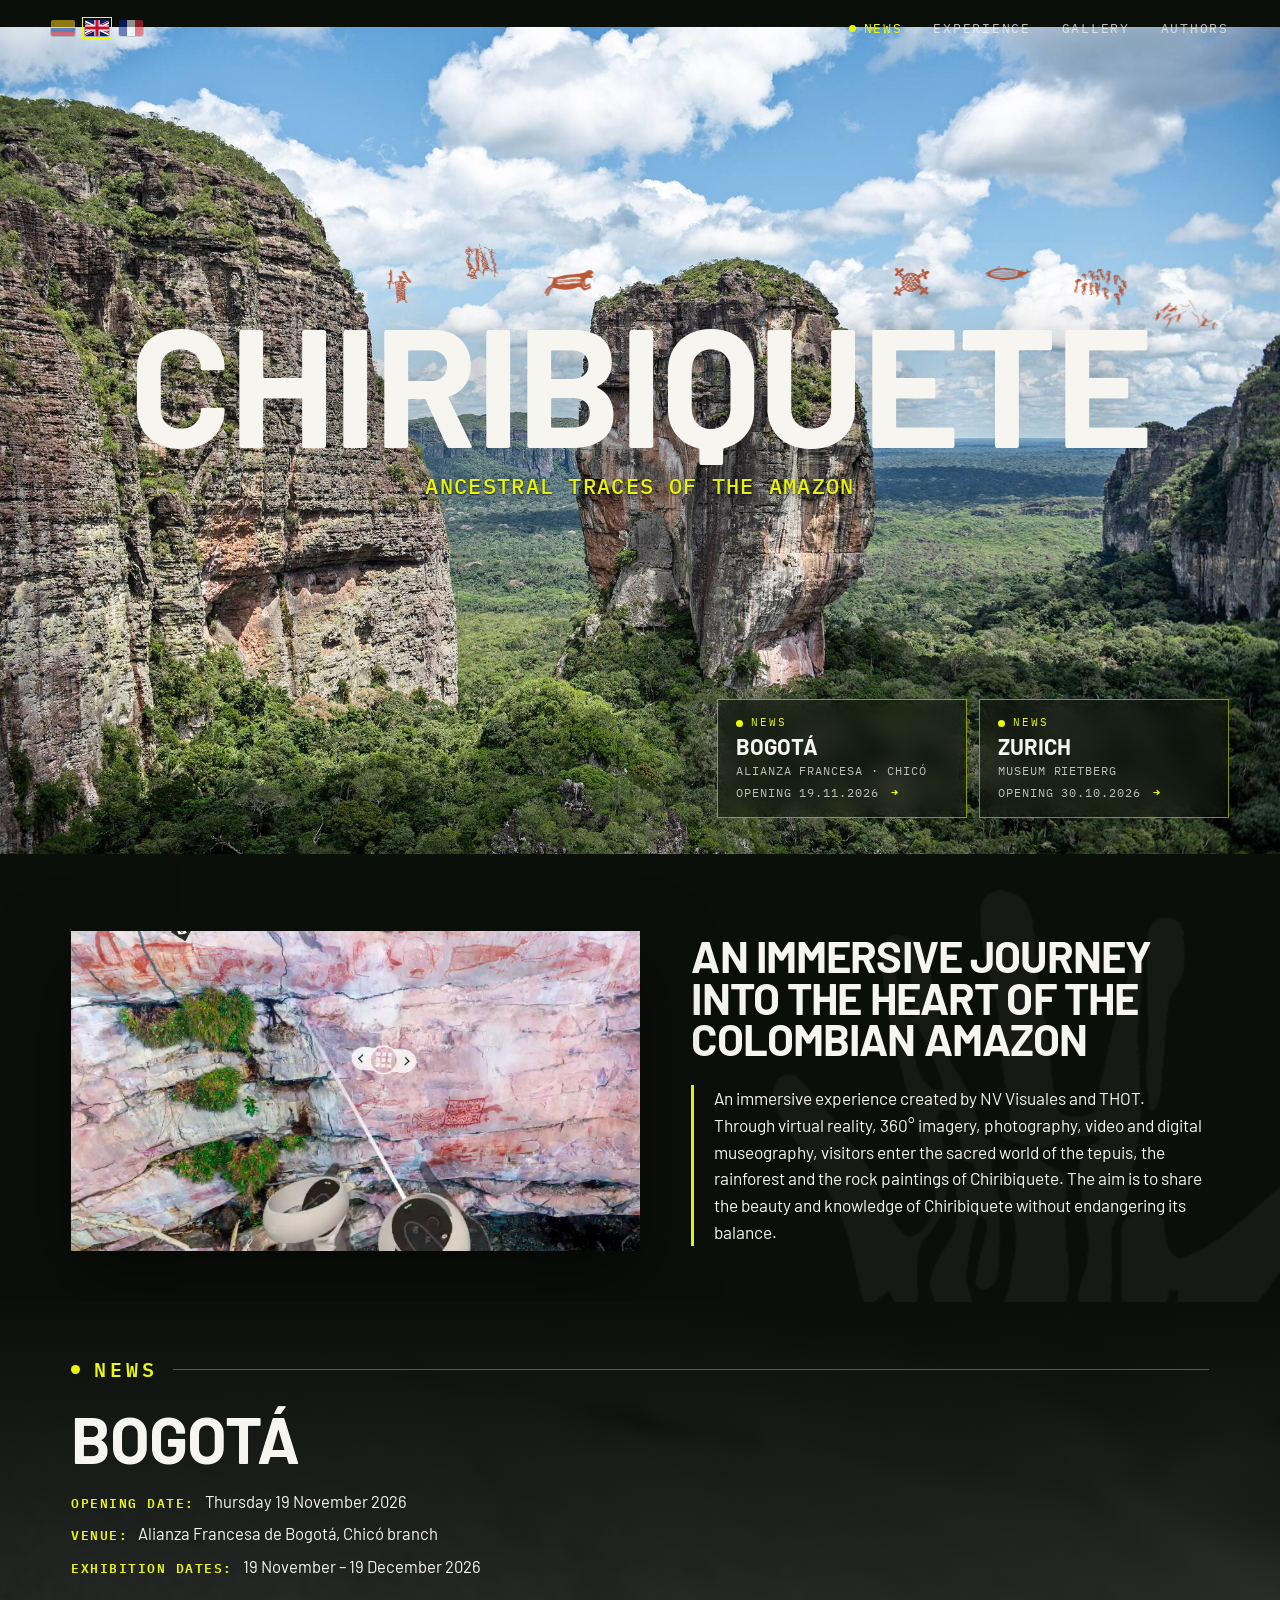
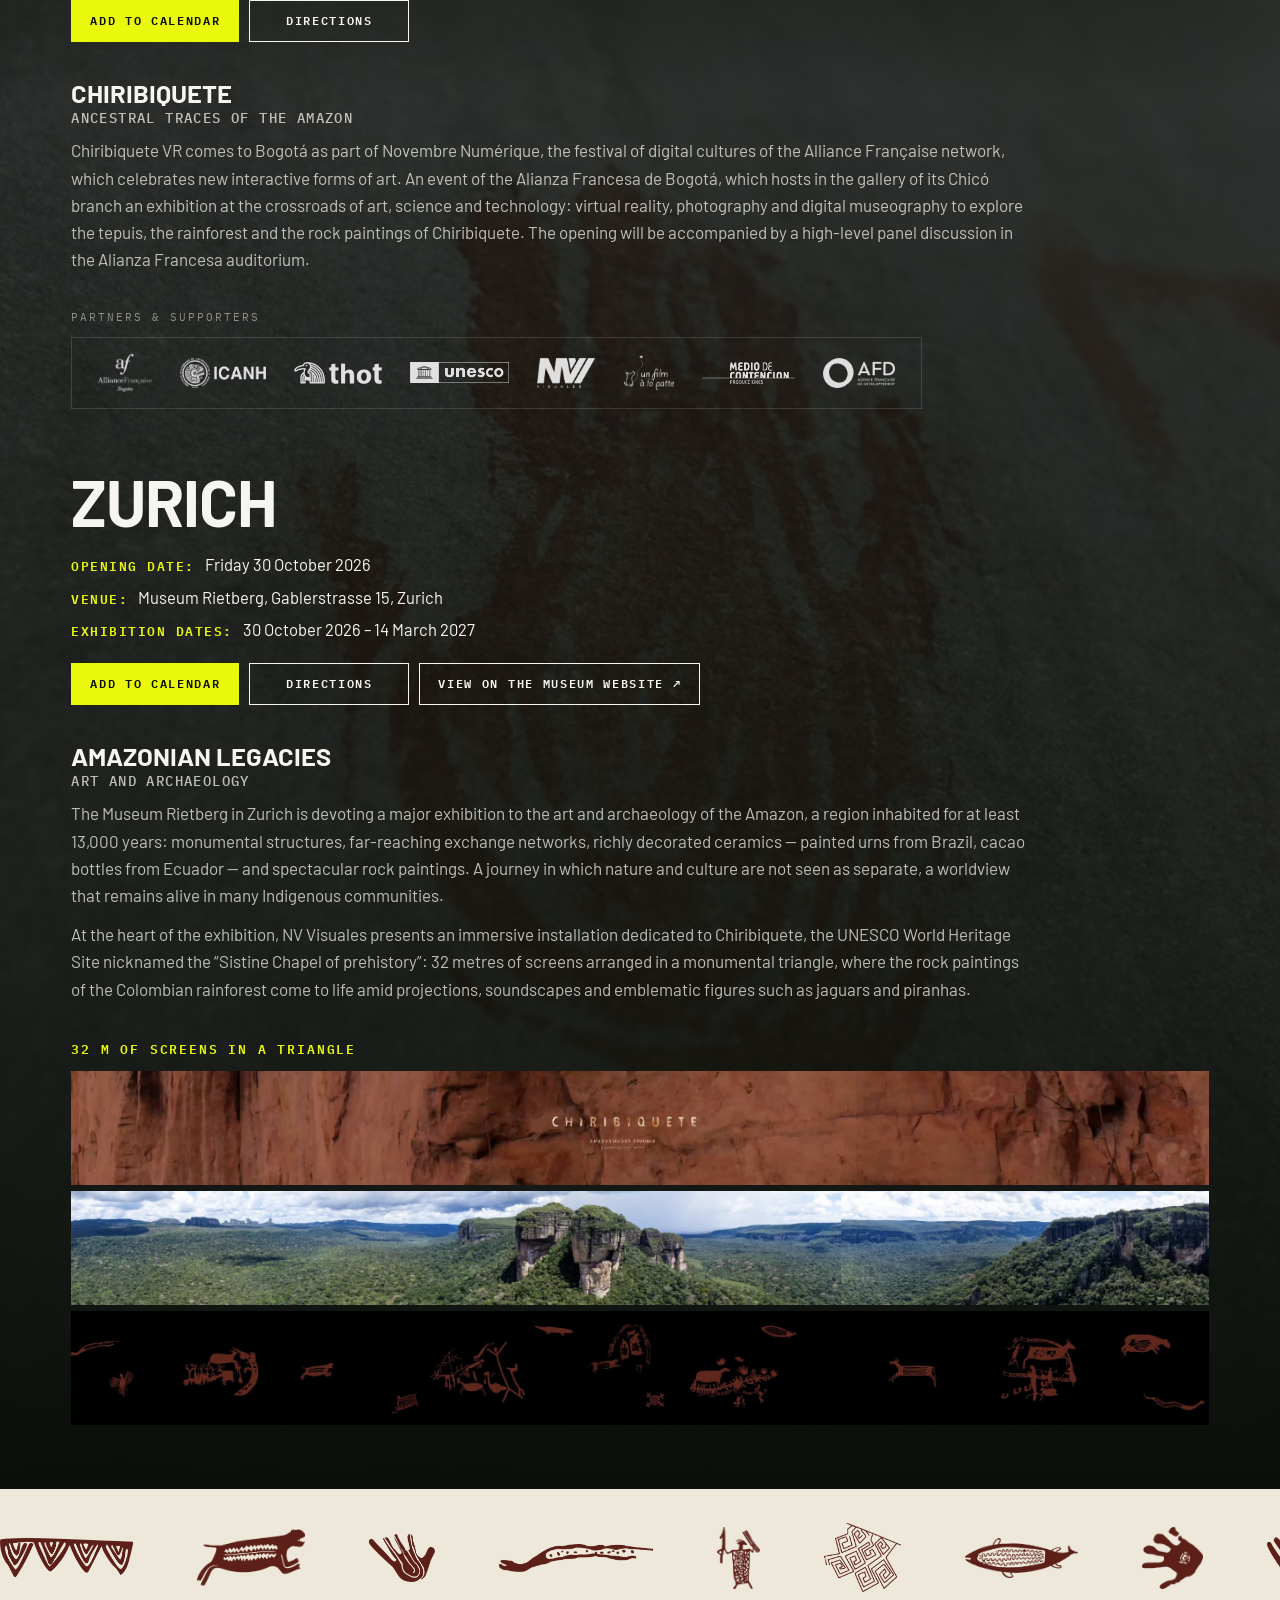
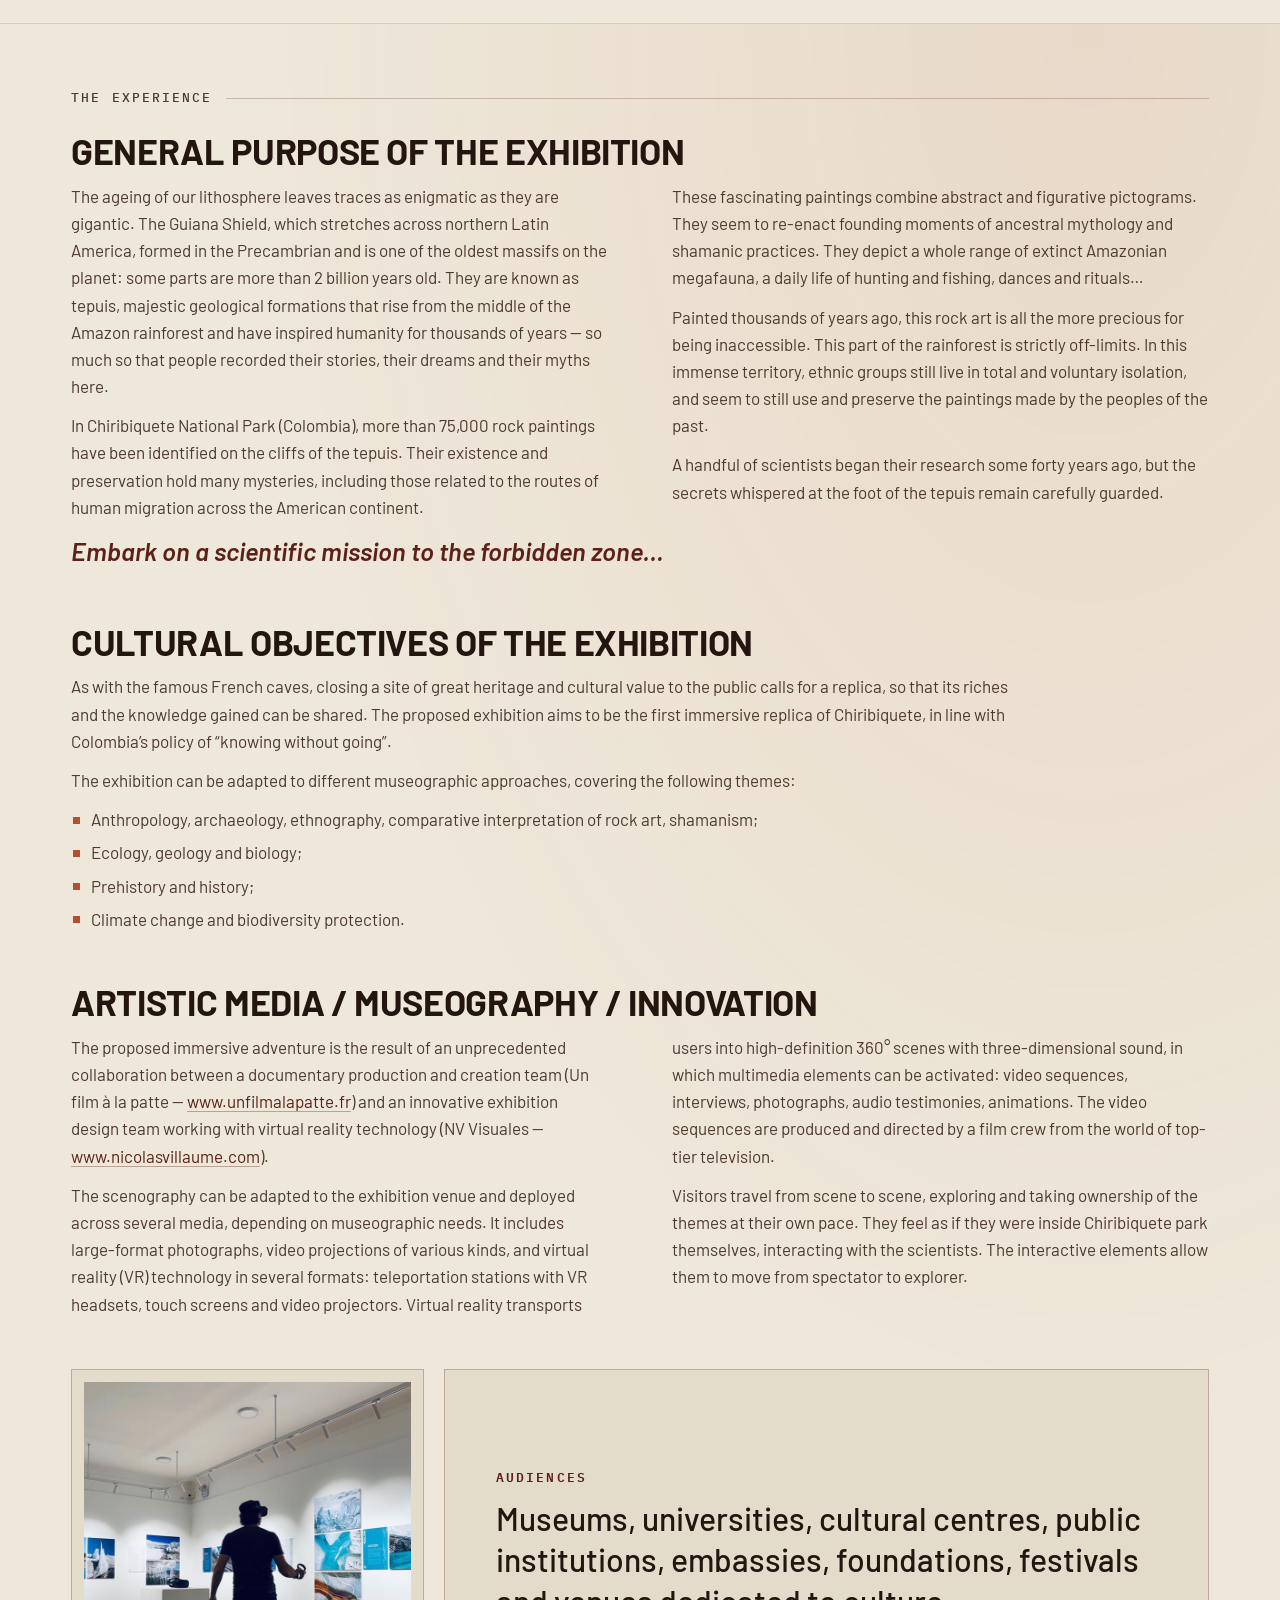
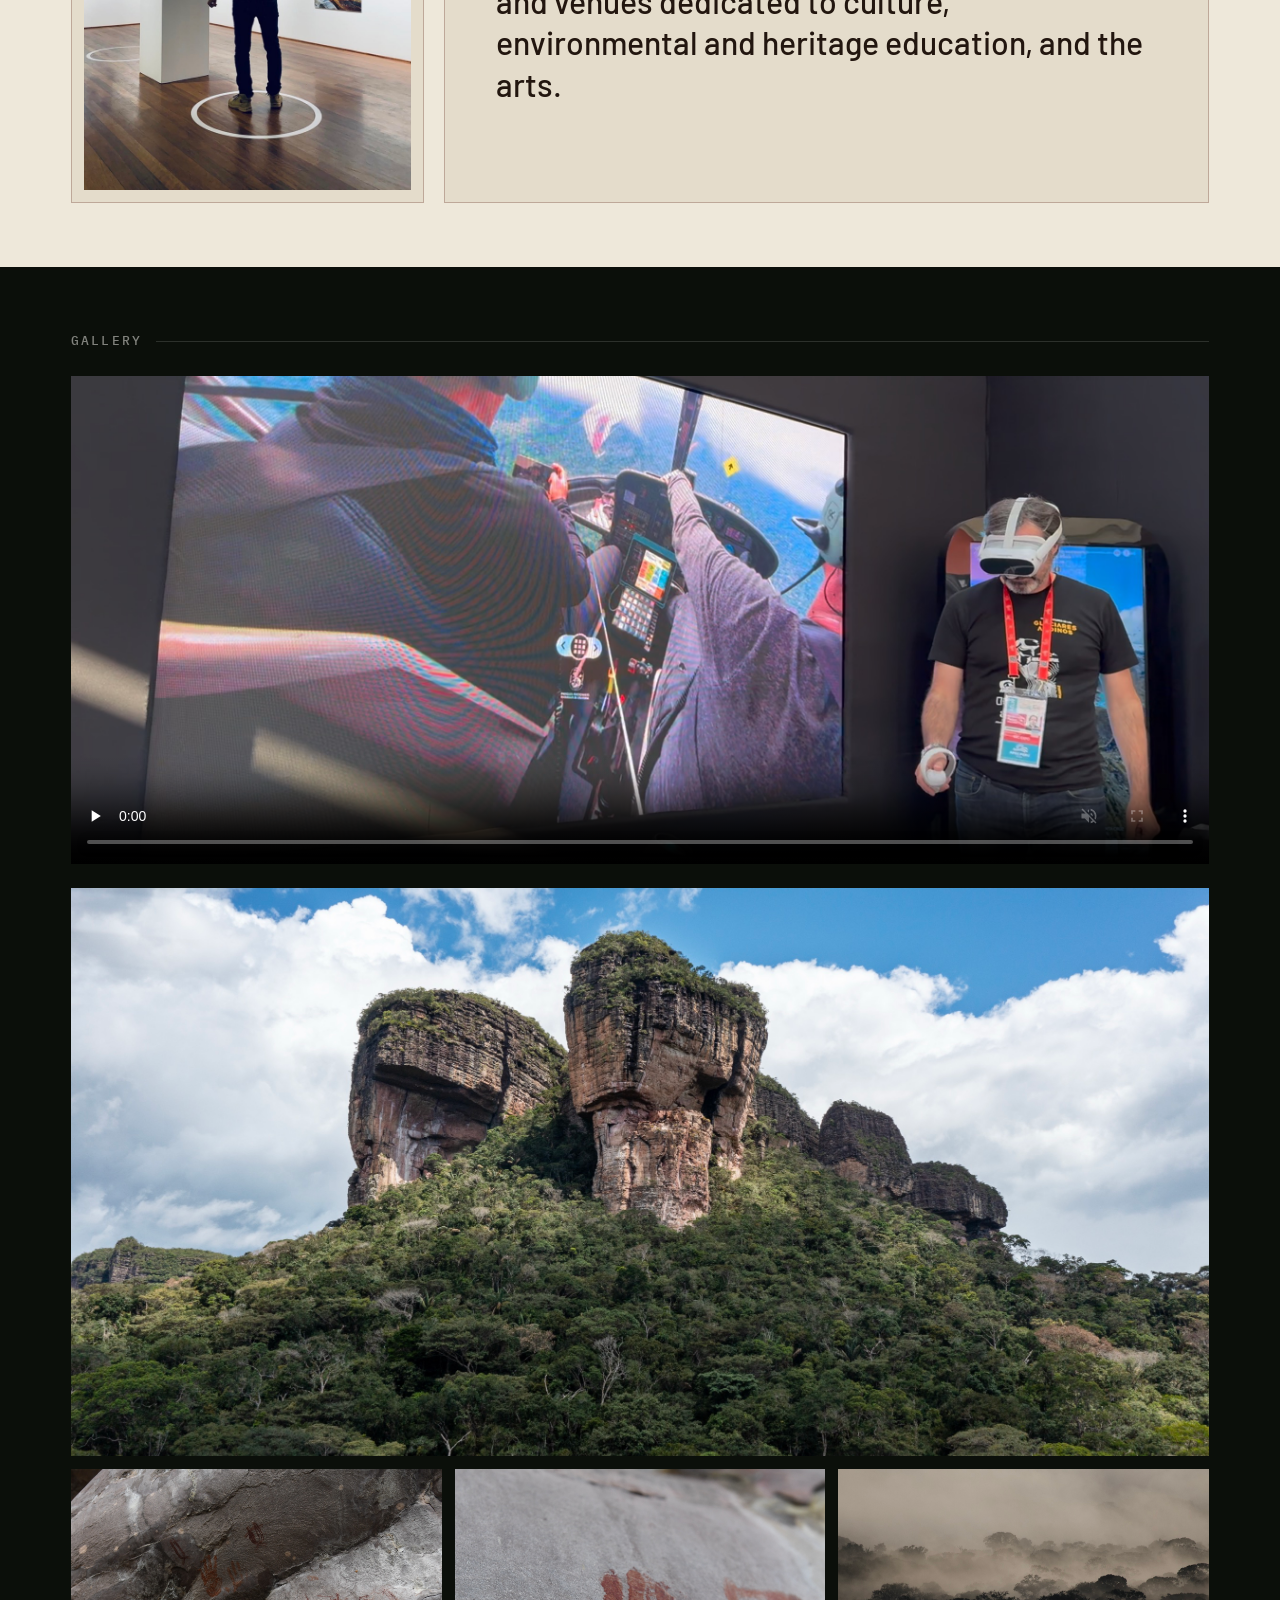
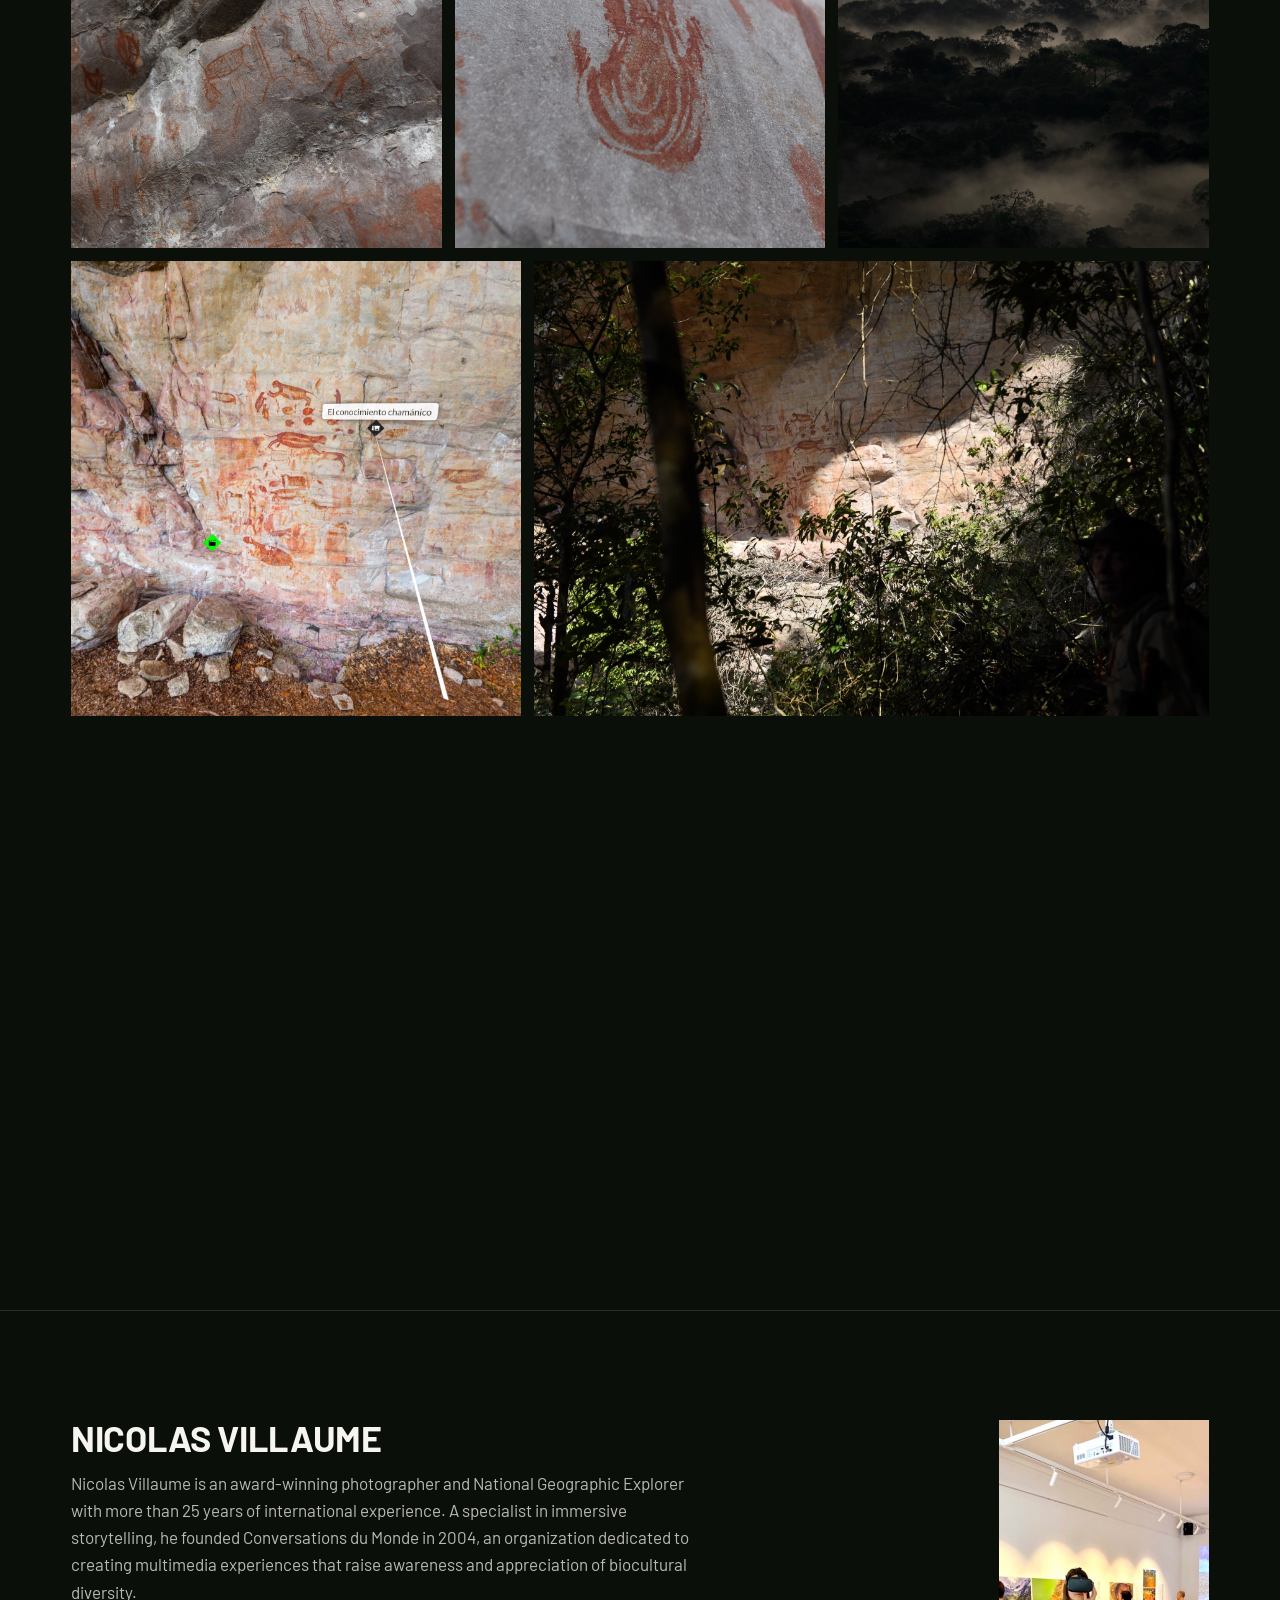
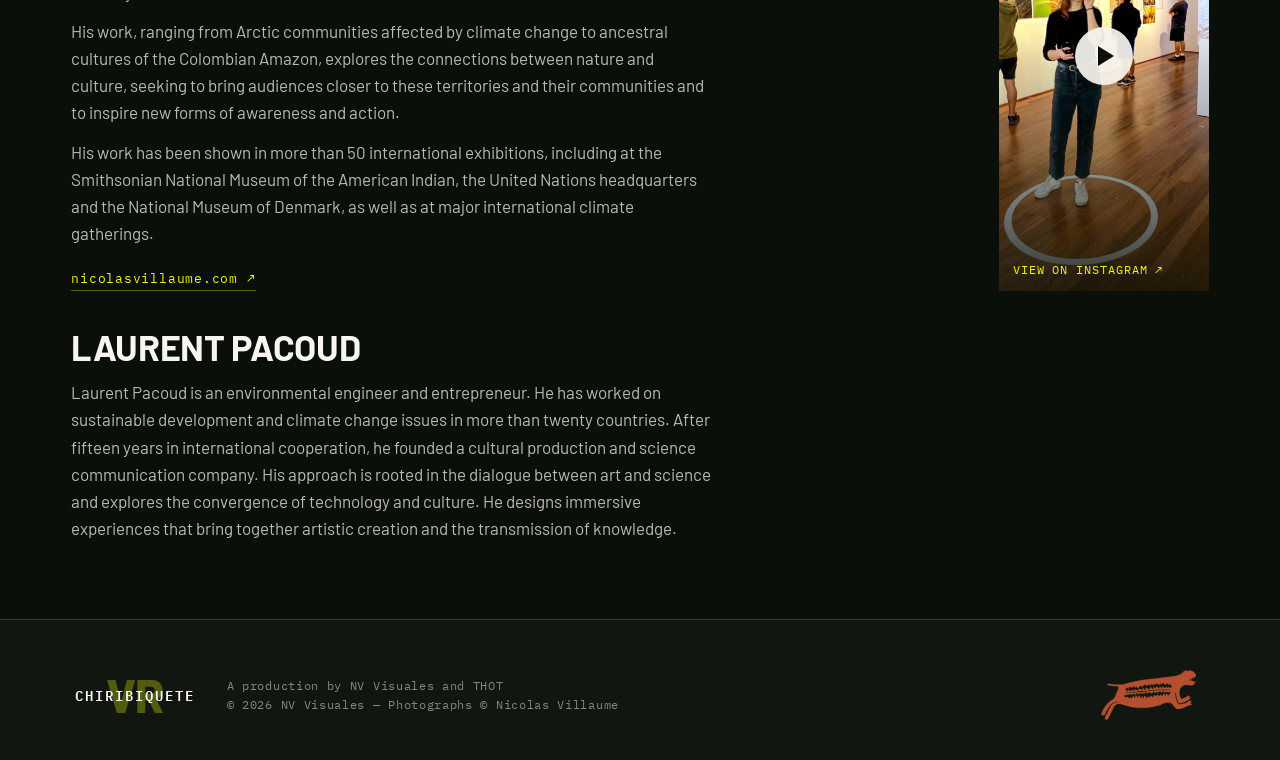
==== commit a57df097: "Update Nicolas Villaume bio and new subtitle "Huellas ancestrales de la Amazonía" Bio rewritten in E" ====
--- a/en.html
+++ b/en.html
@@ -86,7 +86,7 @@
             <span class="picto picto--ochre" style="--p:url(assets/pictos/p307.png); --x:103.5%; --y:-0.1; --h:0.8; --d:6"></span><!-- a la derecha de la última E, más bajo -->
           </span></span>
         </h1>
-        <p class="hero__sub">Sacred temples of the Amazon</p>
+        <p class="hero__sub">Ancestral traces of the Amazon</p>
       </div>
       </div>
       <div class="hero__shade" aria-hidden="true"></div>
@@ -143,7 +143,7 @@
             <a class="btn" href="https://www.google.com/maps/search/?api=1&amp;query=Alianza%20Francesa%20Bogot%C3%A1%20Sede%20Chic%C3%B3" target="_blank" rel="noopener">Directions</a>
           </div>
 
-          <h3 class="event__expo">Chiribiquete<span>Sacred temples of the Amazon</span></h3>
+          <h3 class="event__expo">Chiribiquete<span>Ancestral traces of the Amazon</span></h3>
           <p class="event__text">Chiribiquete VR comes to Bogotá as part of Novembre Numérique, the festival of digital cultures of the Alliance Française network, which celebrates new interactive forms of art. An event of the Alianza Francesa de Bogotá, which hosts in the gallery of its Chicó branch an exhibition at the crossroads of art, science and technology: virtual reality, photography and digital museography to explore the tepuis, the rainforest and the rock paintings of Chiribiquete. The opening will be accompanied by a high-level panel discussion in the Alianza Francesa auditorium.</p>
 
           <p class="partners__label">Partners &amp; supporters</p>
@@ -302,8 +302,9 @@
         <div class="creator">
           <div class="creator__text" data-reveal>
             <h3 class="h3">Nicolas Villaume</h3>
-            <p>Nicolas Villaume is an award-winning photographer and National Geographic Explorer with more than 25 years of experience worldwide. His work, from Arctic communities affected by climate change to ancestral cultures in the Colombian Amazon, explores the connections between nature and culture and seeks to inspire action.</p>
-            <p>His work has been shown in more than 50 international exhibitions, including at the Smithsonian National Museum of the American Indian, the United Nations headquarters and the National Museum of Denmark, as well as at major international climate events.</p>
+            <p>Nicolas Villaume is an award-winning photographer and National Geographic Explorer with more than 25 years of international experience. A specialist in immersive storytelling, he founded Conversations du Monde in 2004, an organization dedicated to creating multimedia experiences that raise awareness and appreciation of biocultural diversity.</p>
+            <p>His work, ranging from Arctic communities affected by climate change to ancestral cultures of the Colombian Amazon, explores the connections between nature and culture, seeking to bring audiences closer to these territories and their communities and to inspire new forms of awareness and action.</p>
+            <p>His work has been shown in more than 50 international exhibitions, including at the Smithsonian National Museum of the American Indian, the United Nations headquarters and the National Museum of Denmark, as well as at major international climate gatherings.</p>
             <p class="creator__links">
               <a href="https://www.nicolasvillaume.com" target="_blank" rel="noopener">nicolasvillaume.com ↗</a>
             </p>
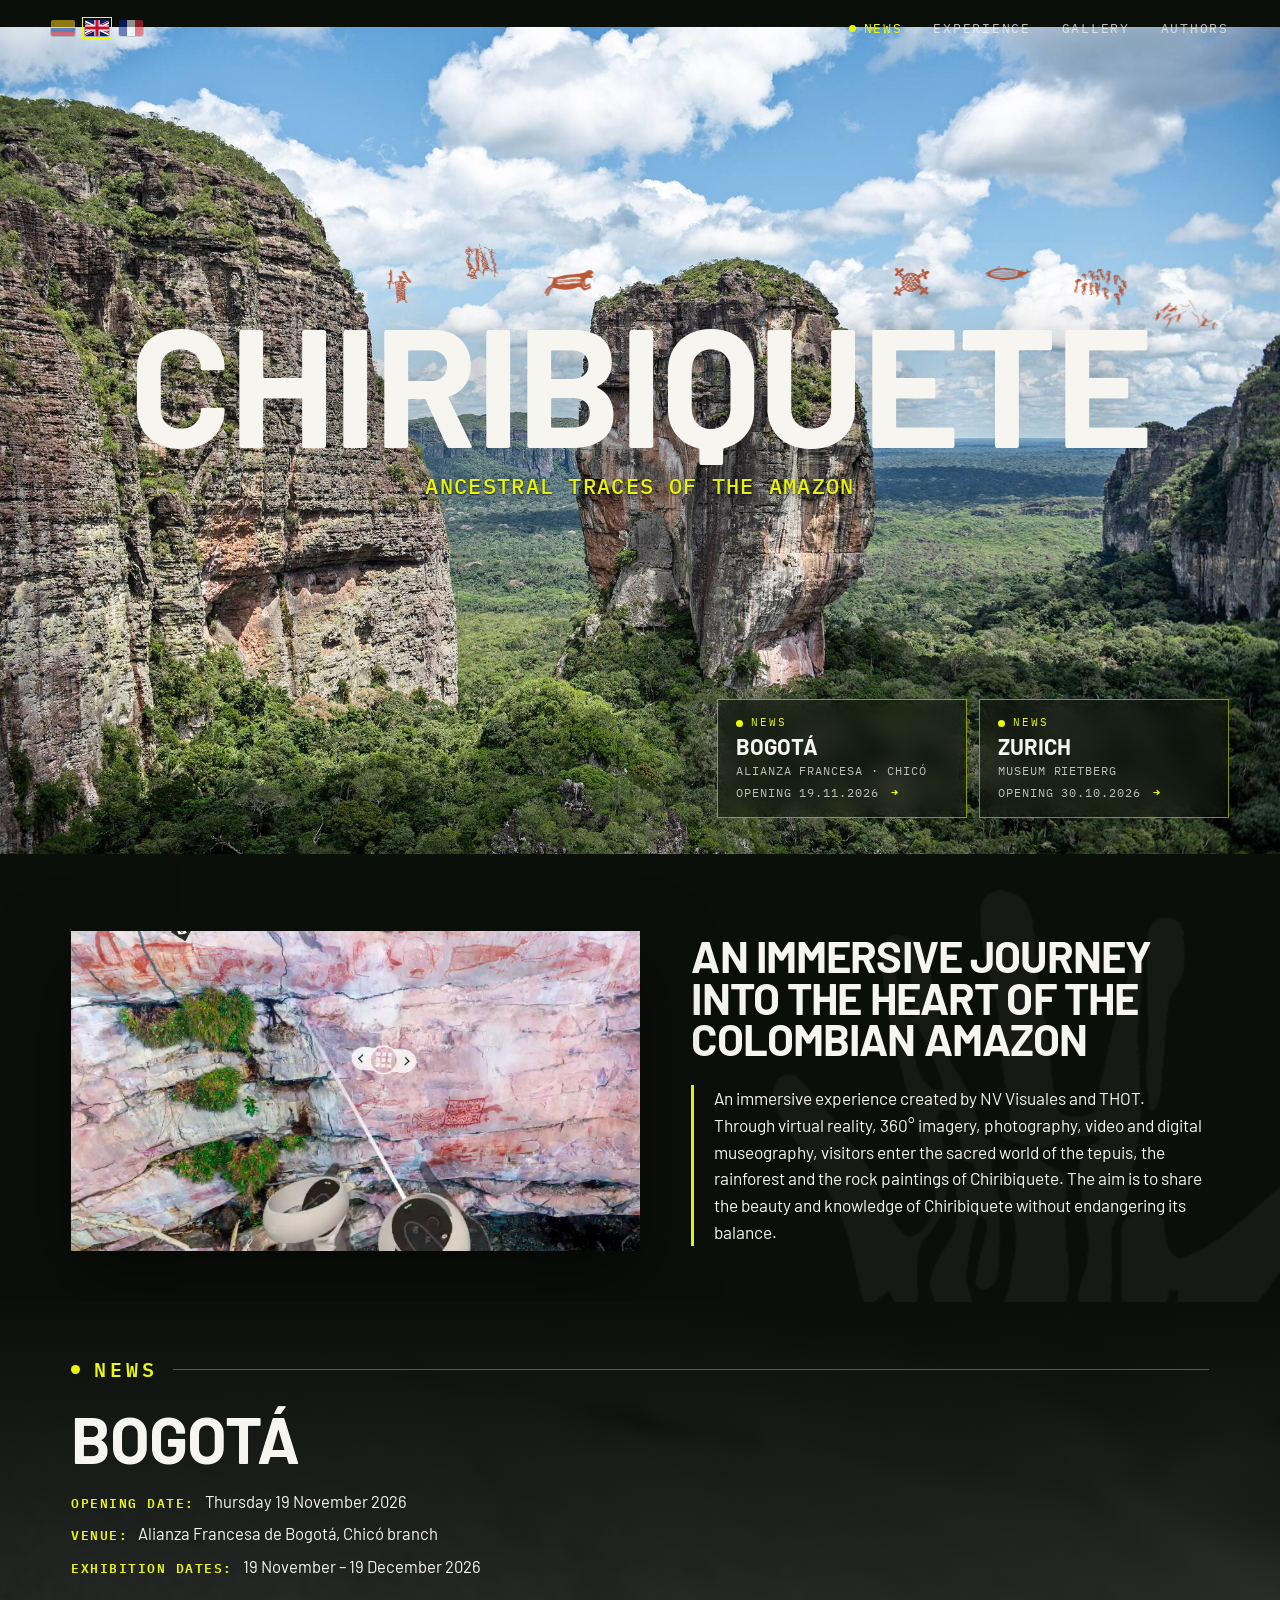
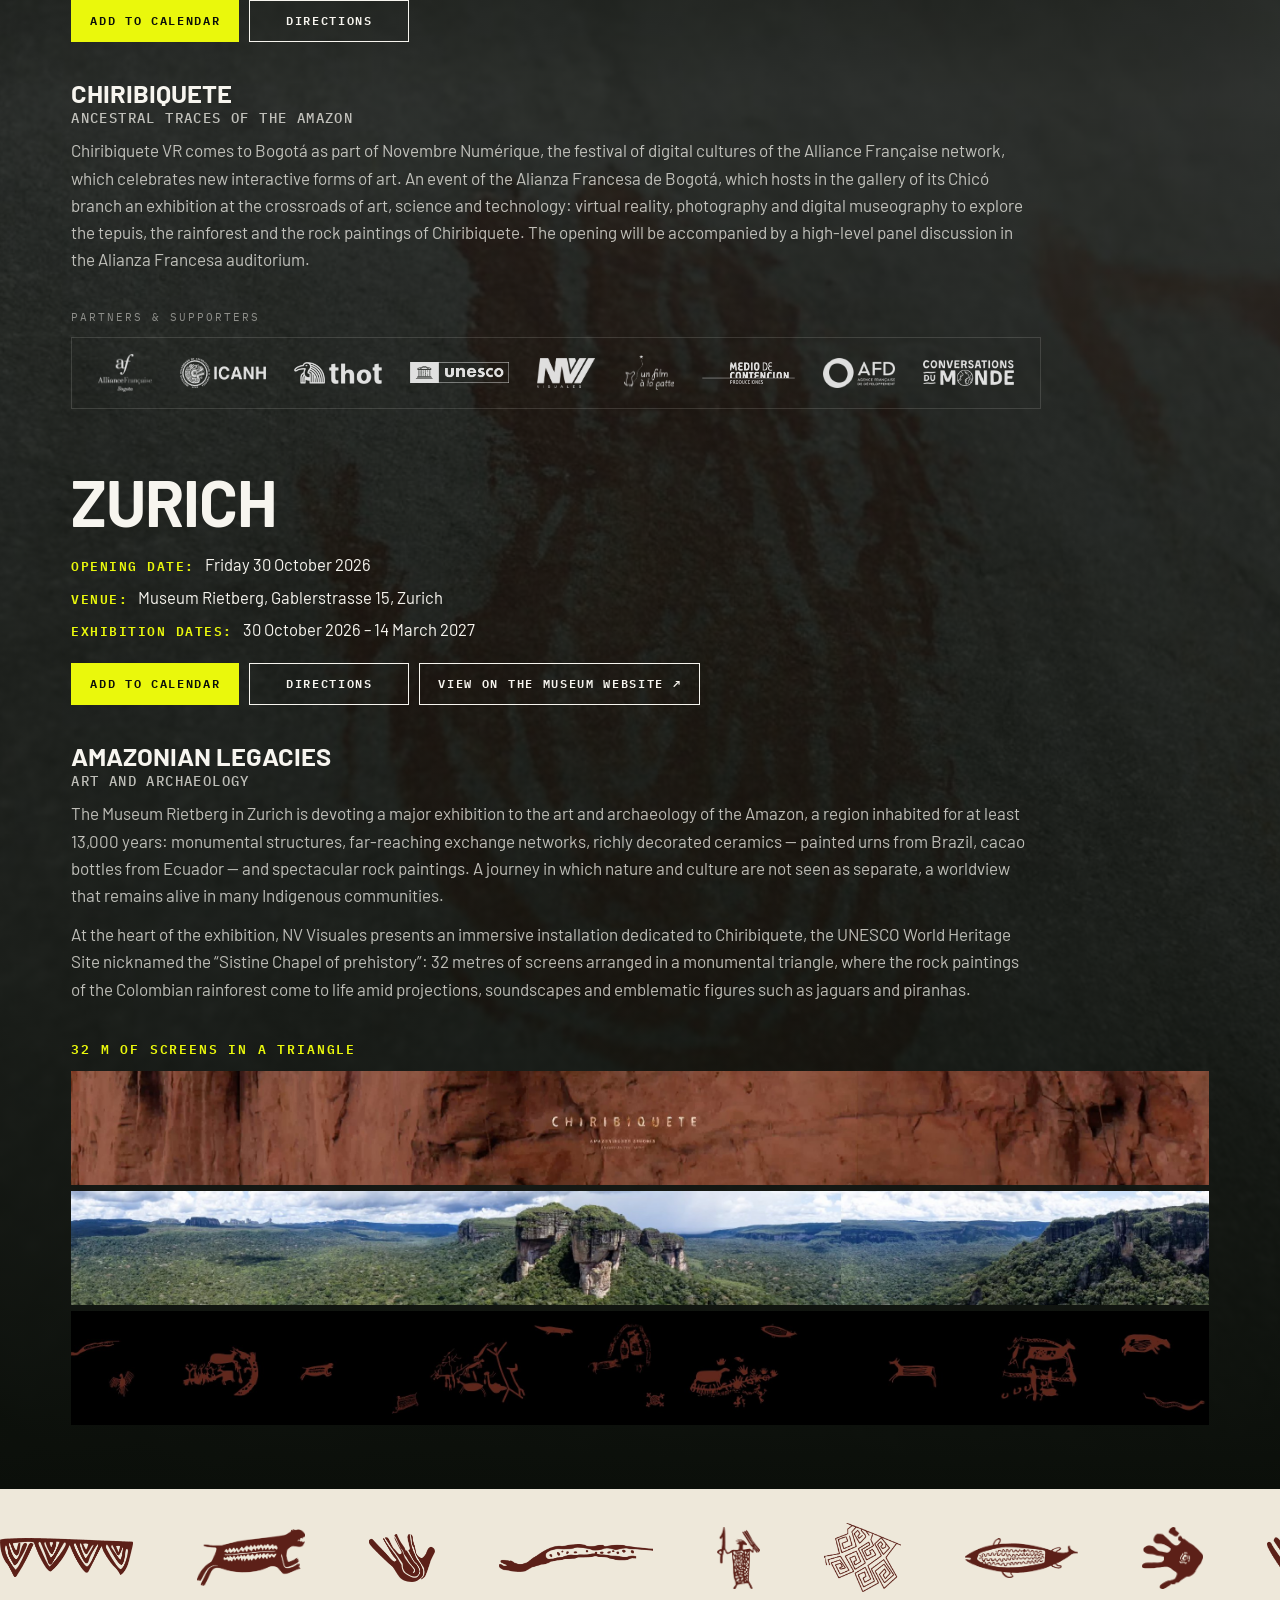
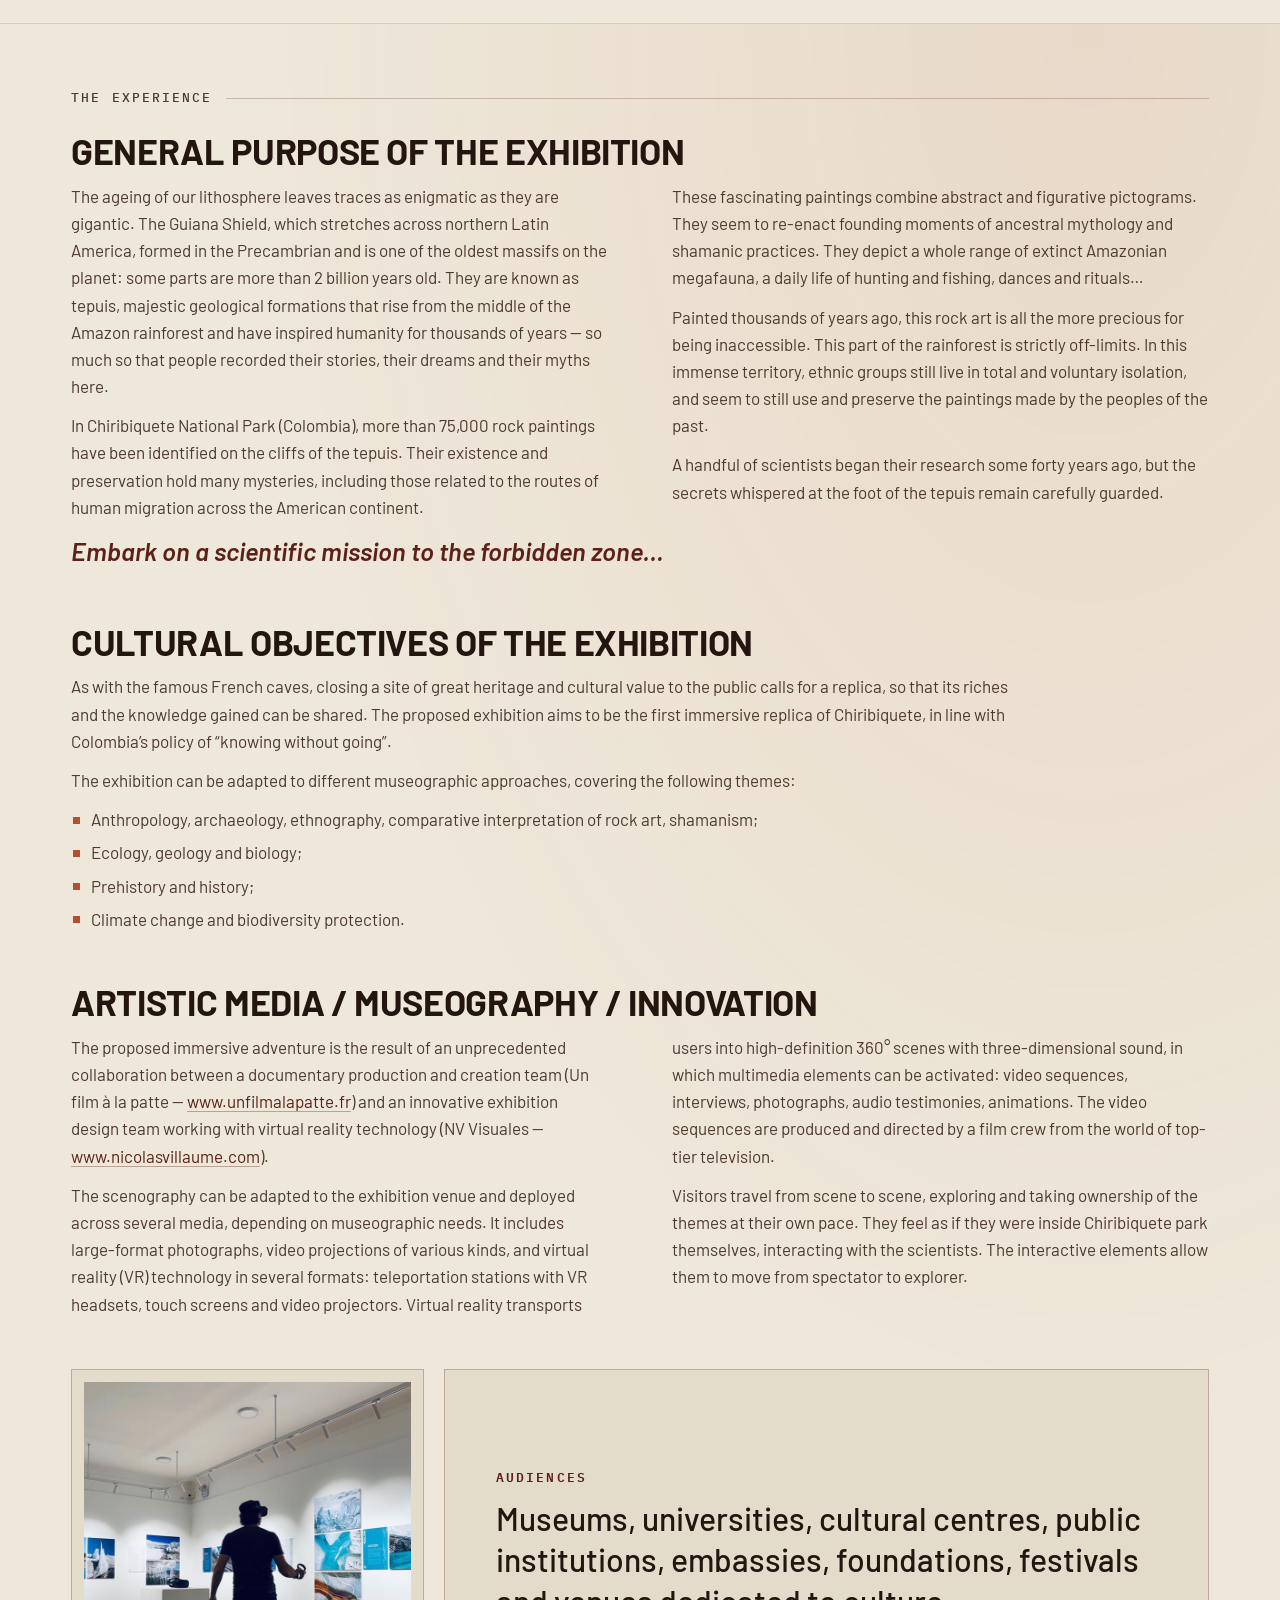
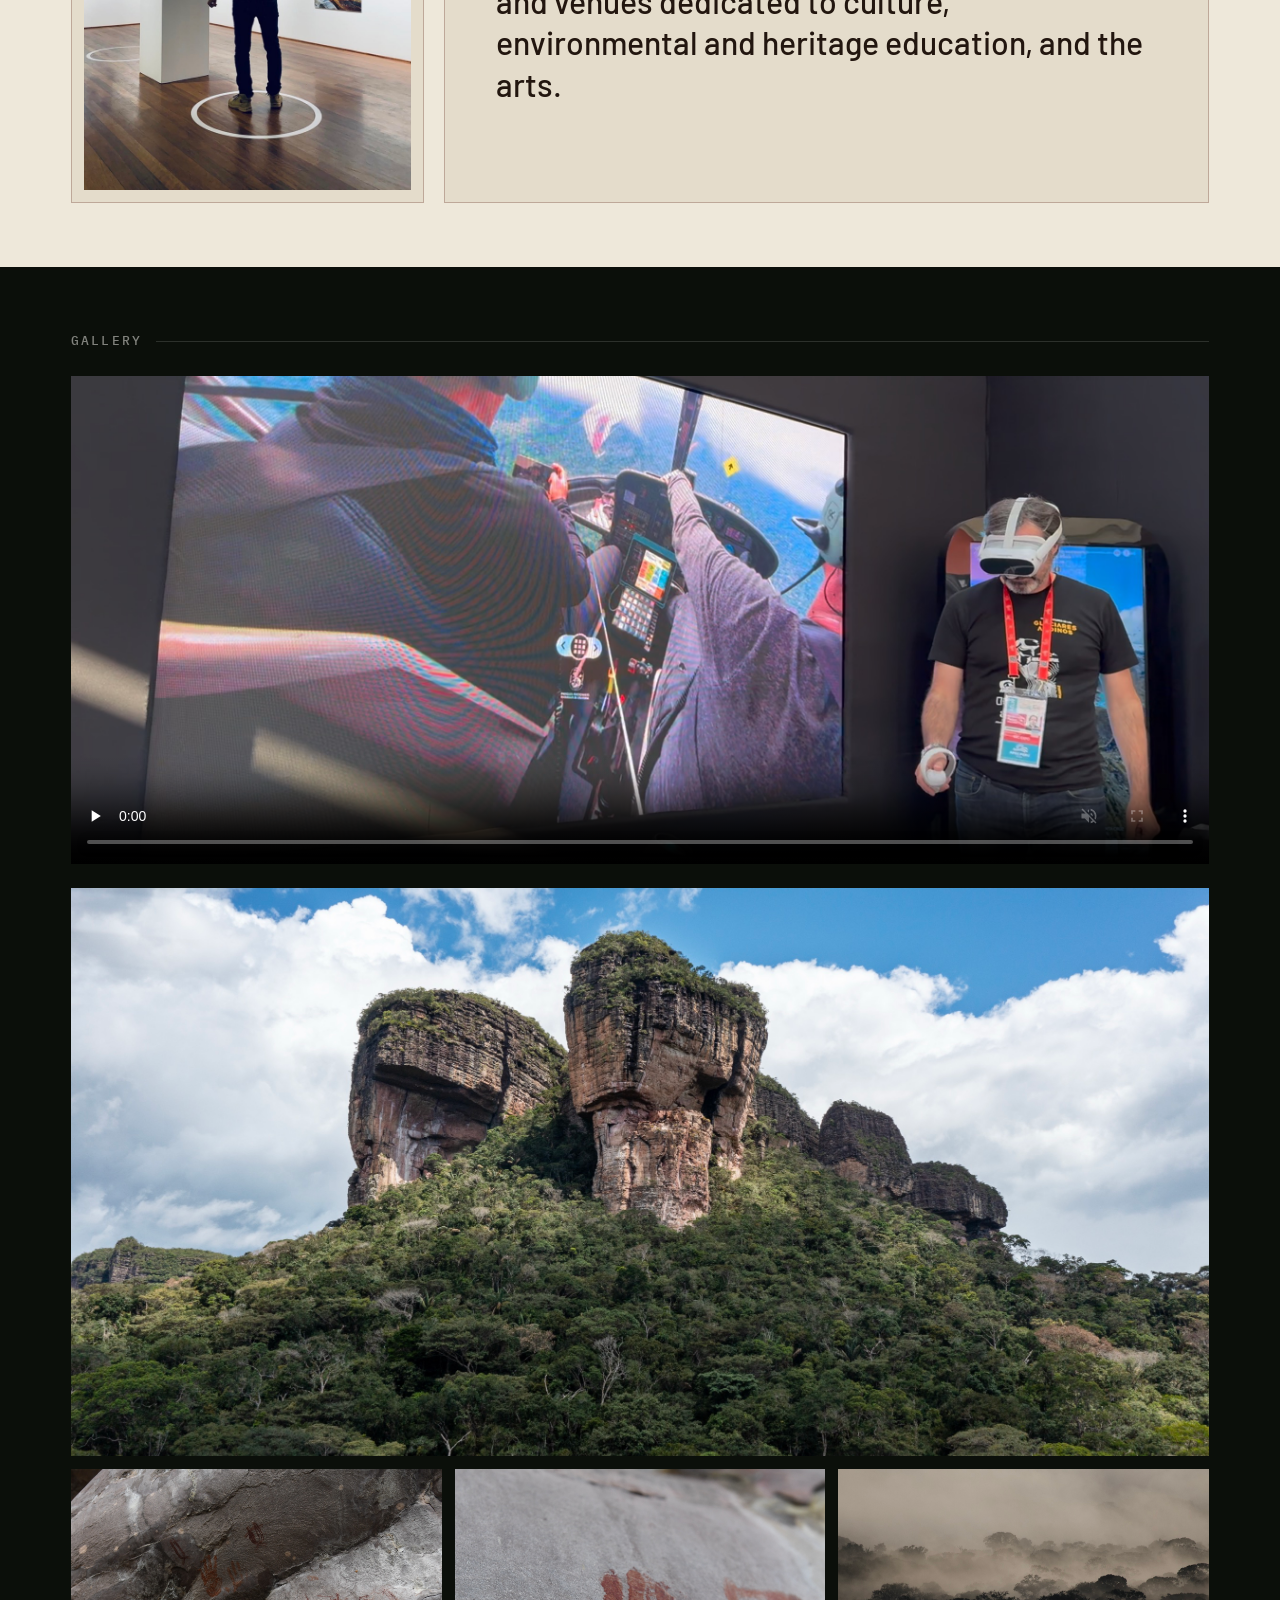
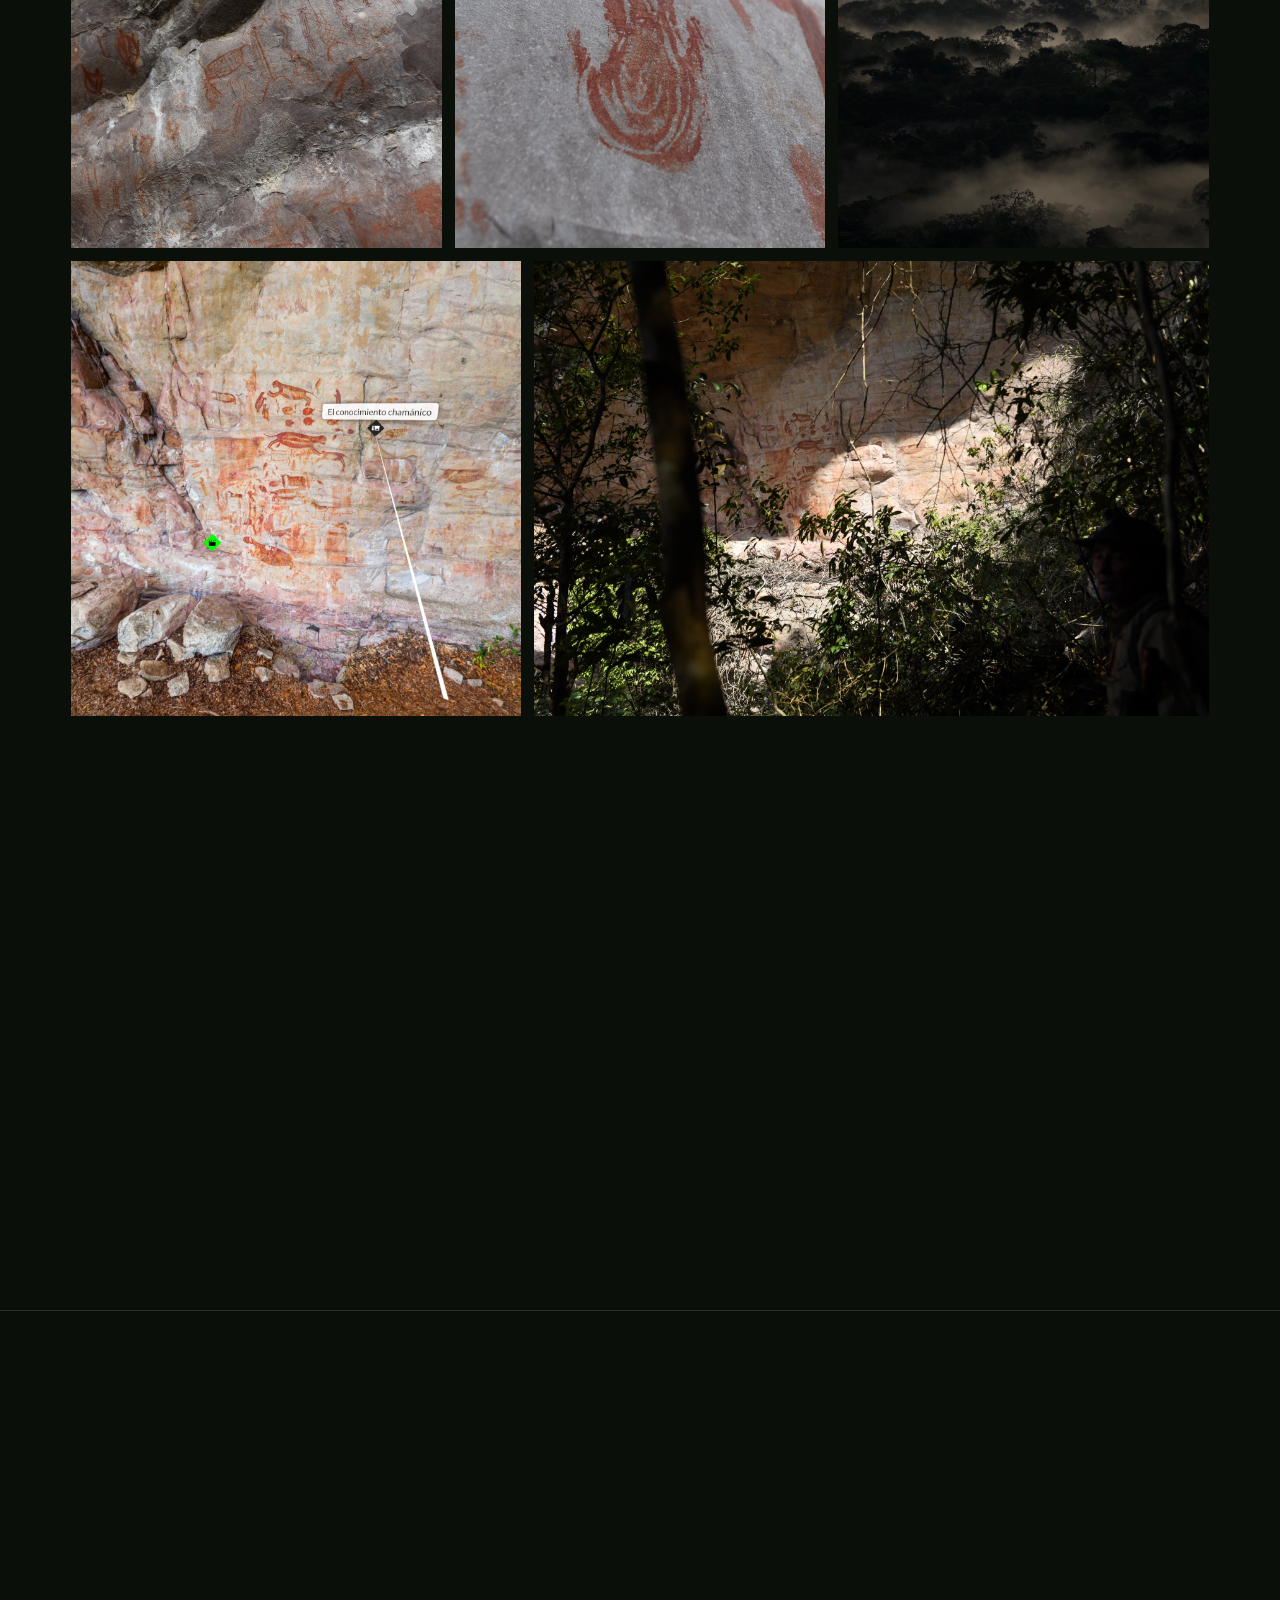
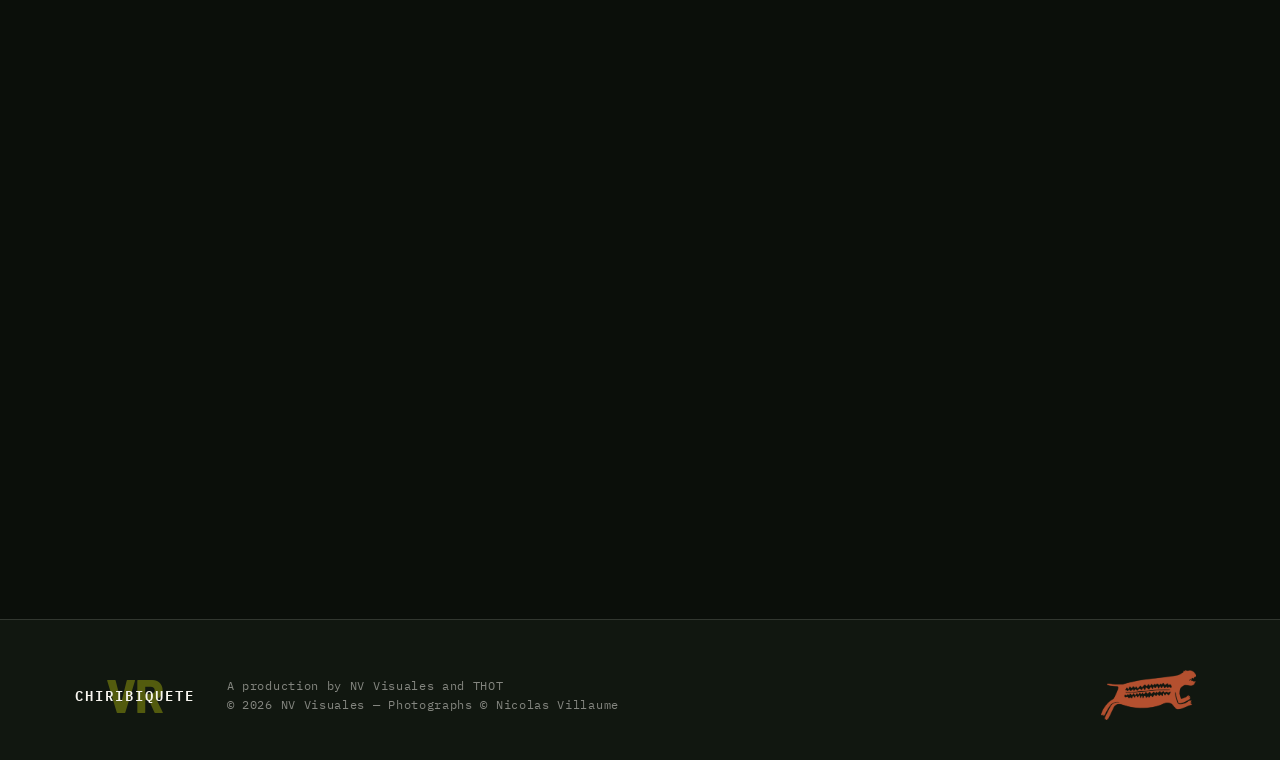
==== commit e7c773e6: "Add Nicolas Villaume links and Conversations du Monde partner logo Bio now links to nicolasvillaume." ====
--- a/en.html
+++ b/en.html
@@ -38,7 +38,7 @@
   <link rel="preconnect" href="https://fonts.gstatic.com" crossorigin />
   <link href="https://fonts.googleapis.com/css2?family=Barlow:ital,wght@0,400;0,500;0,600;0,700;0,800;1,400&amp;family=IBM+Plex+Mono:wght@400;500;600&amp;display=swap" rel="stylesheet" />
   <link rel="preload" as="image" href="assets/hero-tepuy.jpg?v=24" imagesrcset="assets/hero-tepuy-m.jpg?v=24 1100w, assets/hero-tepuy.jpg?v=24 2000w" imagesizes="100vw" />
-  <link rel="stylesheet" href="style.css?v=29" />
+  <link rel="stylesheet" href="style.css?v=31" />
   <script>document.documentElement.classList.add('js');</script>
   <script src="script.js?v=29" defer></script>
 </head>
@@ -157,6 +157,7 @@
               <li><img class="lg-ufalp"  src="assets/partners/un-film-a-la-patte.png?v=25" alt="Un film à la patte" loading="lazy" /></li>
               <li><img class="lg-medio"  src="assets/partners/medio-de-contencion.png?v=25" alt="Medio de Contención Producciones" loading="lazy" /></li>
               <li><img class="lg-afd"    src="assets/partners/afd.png?v=25" alt="AFD — Agence Française de Développement" loading="lazy" /></li>
+              <li><img class="lg-cdm"    src="assets/partners/conversations-du-monde.png?v=25" alt="Conversations du Monde" loading="lazy" /></li>
             </ul>
           </div>
         </article>
@@ -306,7 +307,11 @@
             <p>His work, ranging from Arctic communities affected by climate change to ancestral cultures of the Colombian Amazon, explores the connections between nature and culture, seeking to bring audiences closer to these territories and their communities and to inspire new forms of awareness and action.</p>
             <p>His work has been shown in more than 50 international exhibitions, including at the Smithsonian National Museum of the American Indian, the United Nations headquarters and the National Museum of Denmark, as well as at major international climate gatherings.</p>
             <p class="creator__links">
-              <a href="https://www.nicolasvillaume.com" target="_blank" rel="noopener">nicolasvillaume.com ↗</a>
+              <a href="https://www.nicolasvillaume.com" target="_blank" rel="noopener">www.nicolasvillaume.com</a>
+              <span class="creator__sep" aria-hidden="true">-</span>
+              <a href="https://www.nv-vr.com" target="_blank" rel="noopener">www.nv-vr.com</a>
+              <span class="creator__sep" aria-hidden="true">-</span>
+              <a href="http://www.conversationsdumonde.org" target="_blank" rel="noopener">www.conversationsdumonde.org</a>
             </p>
           </div>
           <a class="reel" href="https://www.instagram.com/reels/DCcke9USKK9/" target="_blank" rel="noopener" data-reveal>
--- a/style.css
+++ b/style.css
@@ -714,6 +714,7 @@
 .partners__row .lg-ufalp  { height: 35px; }
 .partners__row .lg-medio  { height: 22px; }
 .partners__row .lg-afd    { height: 30px; }
+.partners__row .lg-cdm    { height: 26px; }
 
 /* Los tres muros de Zúrich, uno tras otro */
 .panels {
@@ -1119,7 +1120,7 @@
 .creator__links {
   display: flex;
   flex-wrap: wrap;
-  gap: 8px 22px;
+  gap: 8px 12px;
   margin-top: 22px !important;
   font-family: var(--mono);
   font-size: 13px;
@@ -1129,6 +1130,10 @@
 .creator__links a {
   color: var(--acid);
   border-bottom: 1px solid rgba(234, 248, 12, 0.35);
+}
+
+.creator__sep {
+  color: var(--muted);
 }
 
 .creator--solo {
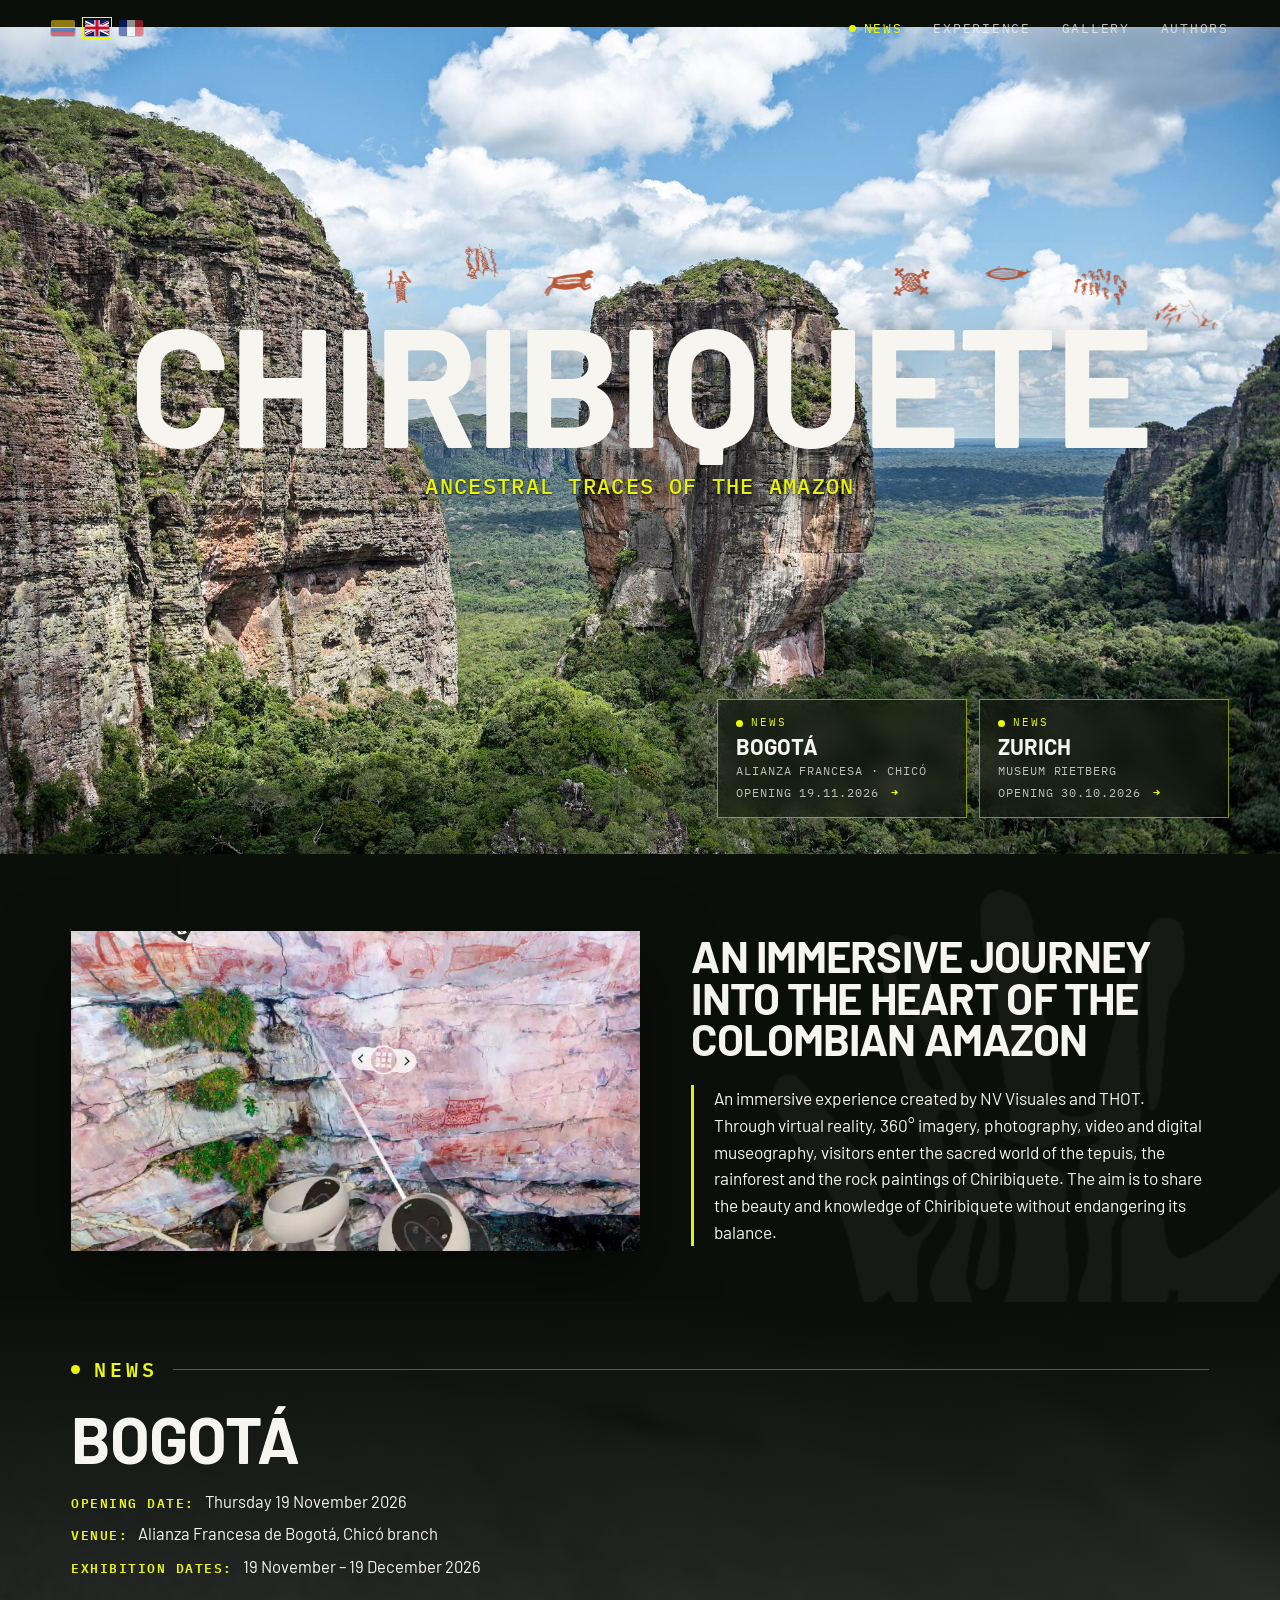
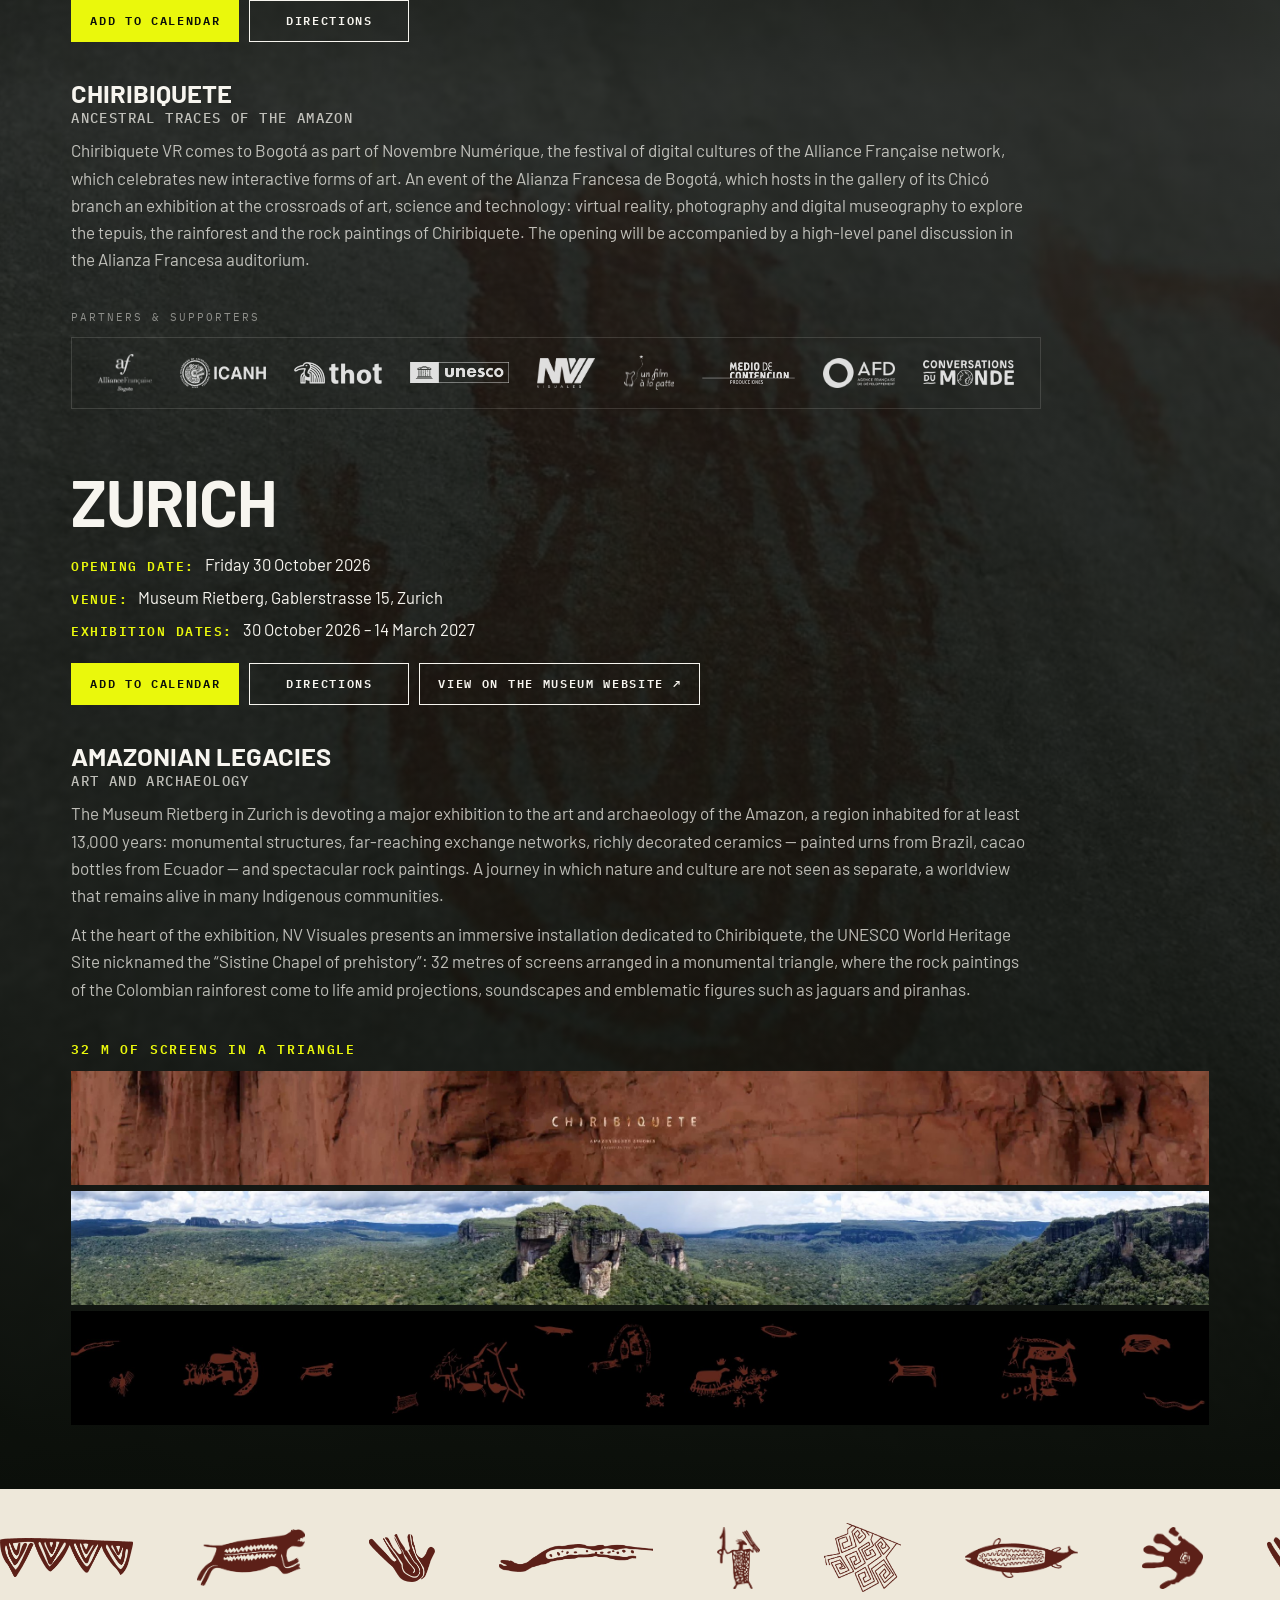
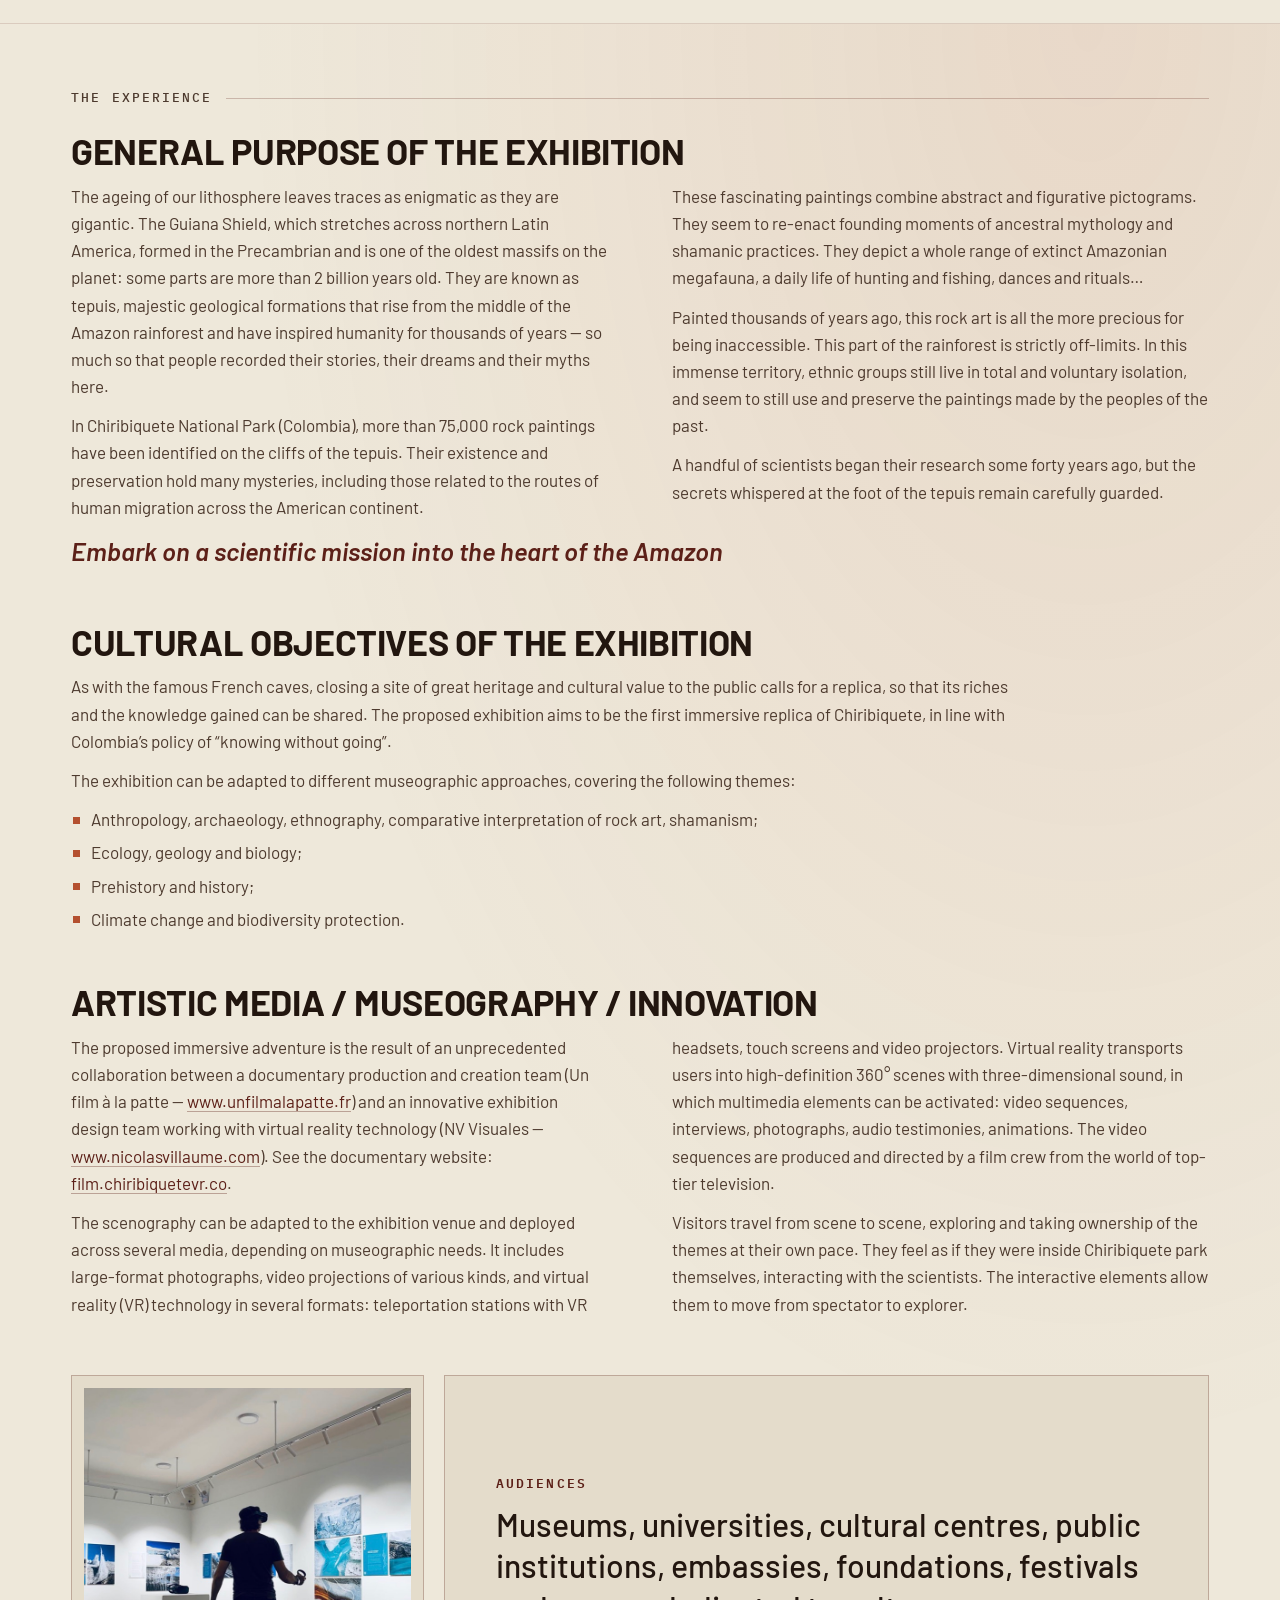
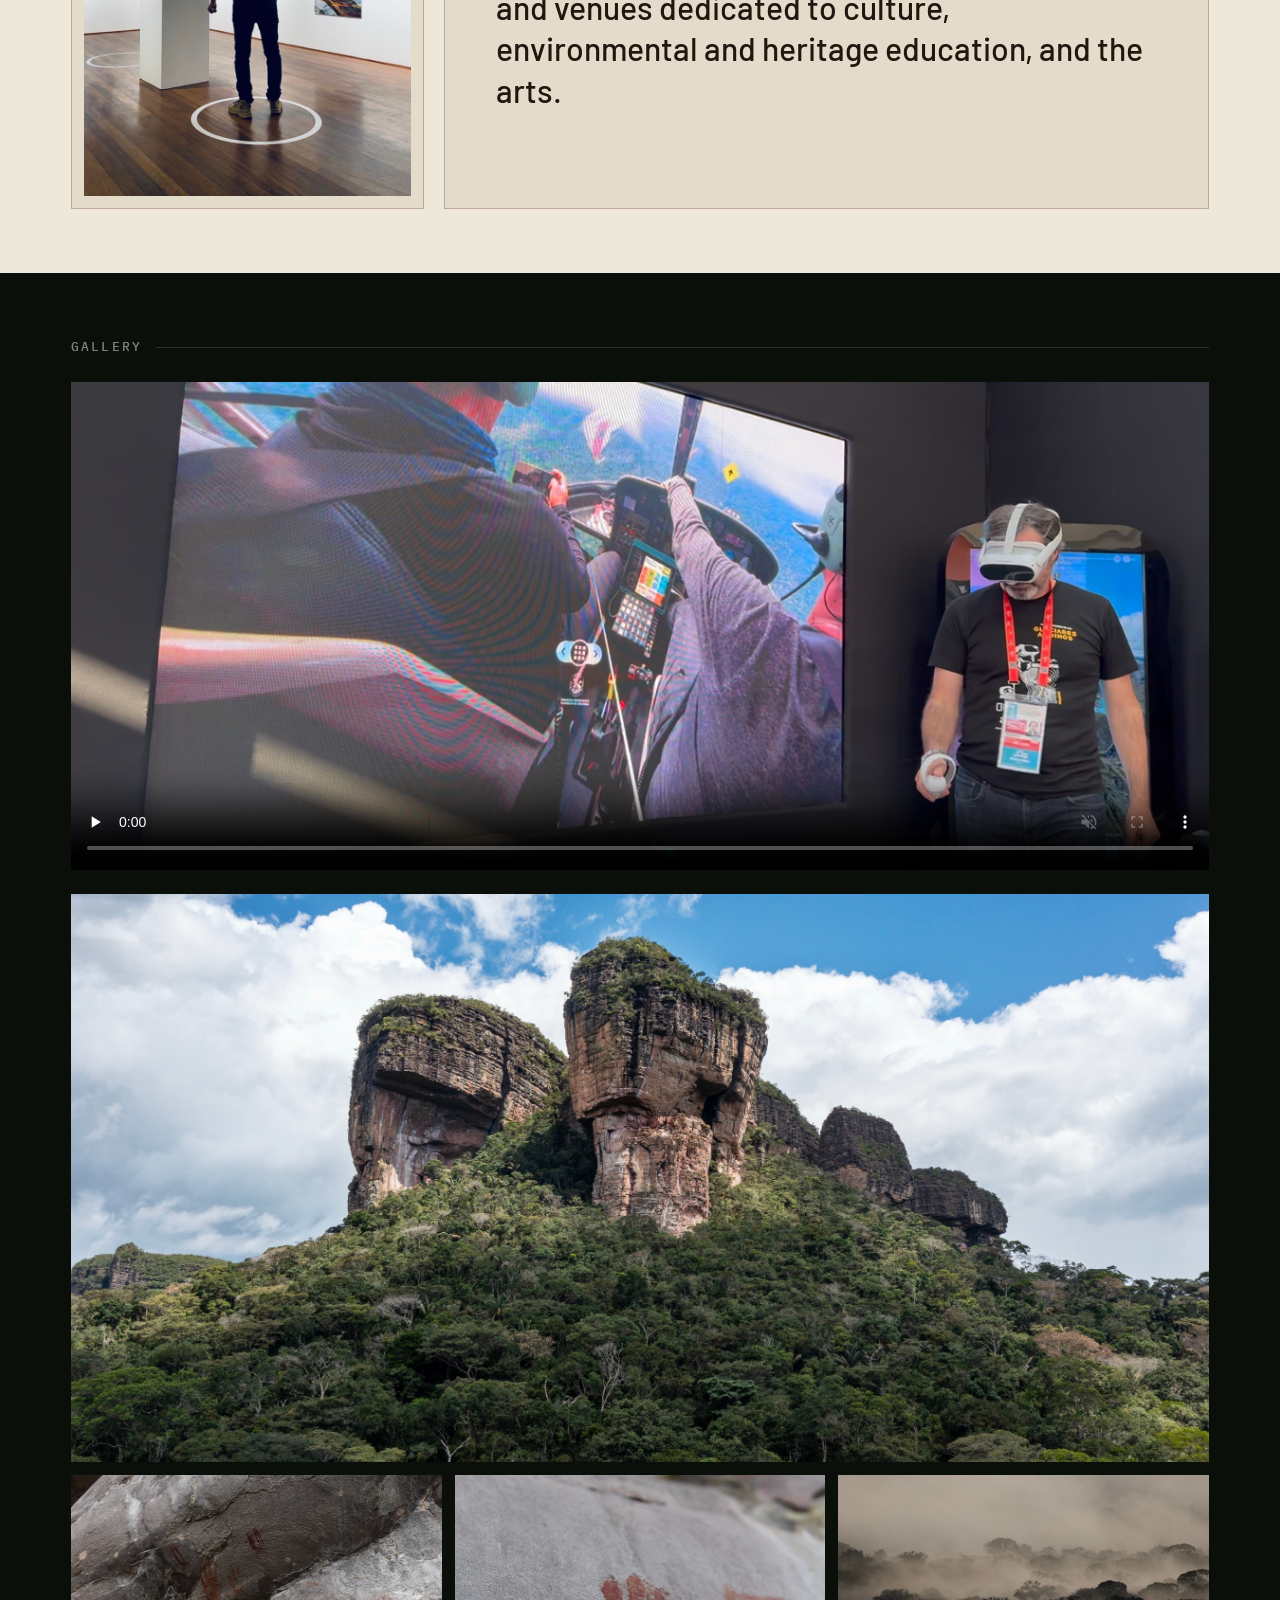
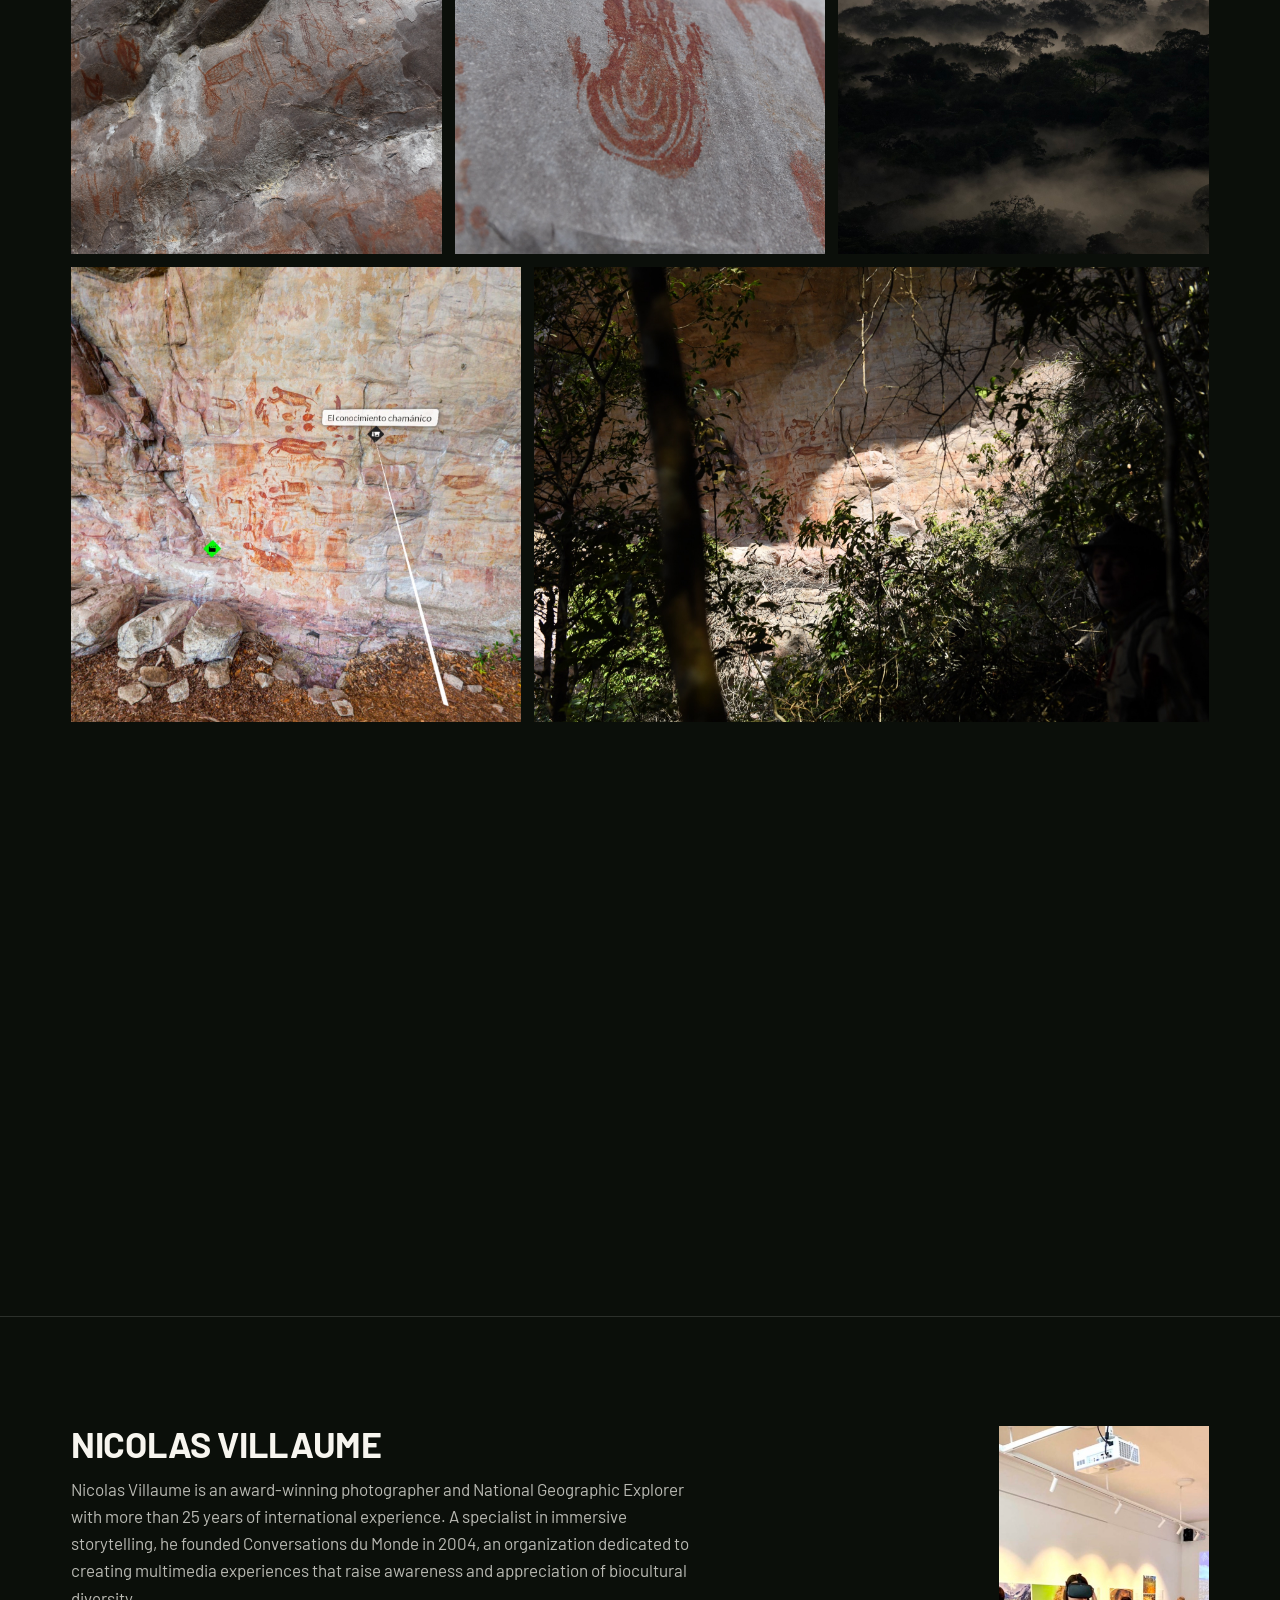
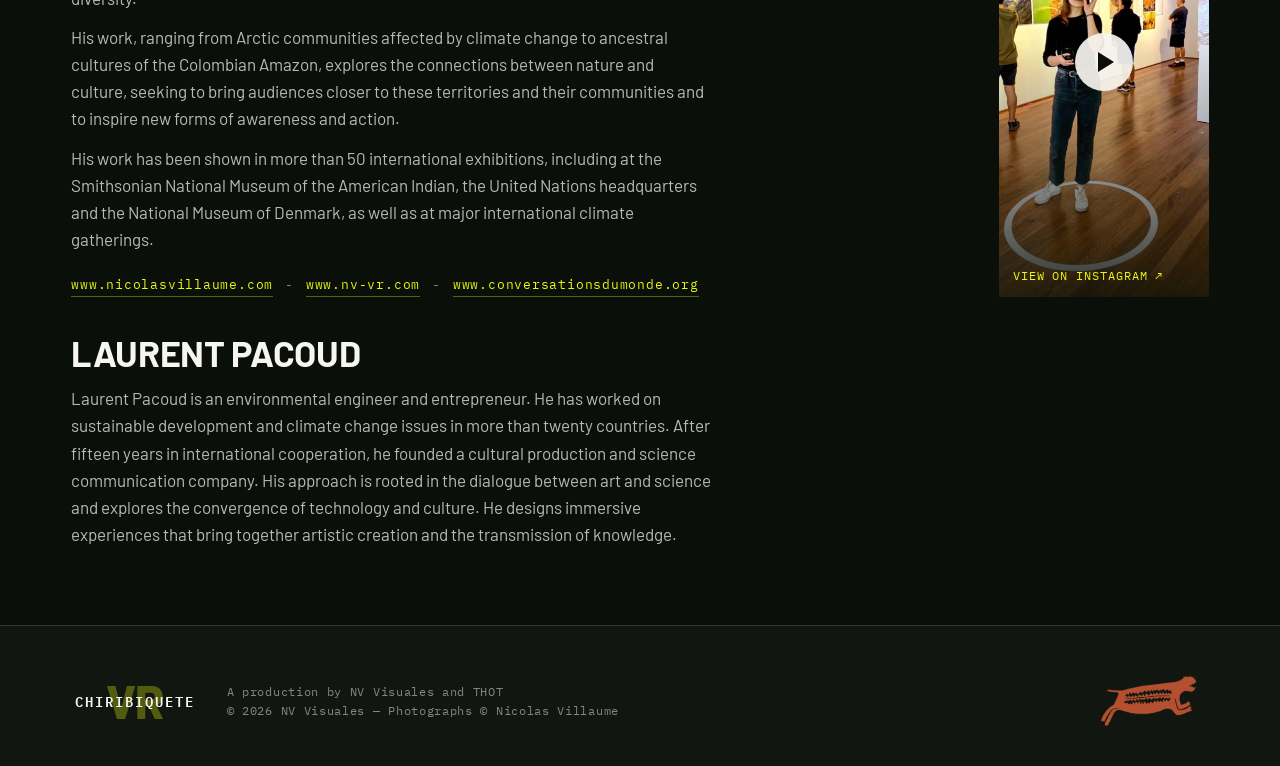
==== commit 47a0561b: "New experience tagline, documentary link, "Amazonia" without accent - Tagline: "Embárquese en una mi" ====
--- a/en.html
+++ b/en.html
@@ -226,7 +226,7 @@
             <p>Painted thousands of years ago, this rock art is all the more precious for being inaccessible. This part of the rainforest is strictly off-limits. In this immense territory, ethnic groups still live in total and voluntary isolation, and seem to still use and preserve the paintings made by the peoples of the past.</p>
             <p>A handful of scientists began their research some forty years ago, but the secrets whispered at the foot of the tepuis remain carefully guarded.</p>
           </div>
-          <p class="exp-tagline">Embark on a scientific mission to the forbidden zone…</p>
+          <p class="exp-tagline">Embark on a scientific mission into the heart of the Amazon</p>
         </div>
 
         <div class="exp-block" data-reveal>
@@ -246,7 +246,7 @@
         <div class="exp-block" data-reveal>
           <h3 class="h3">Artistic media / Museography / Innovation</h3>
           <div class="exp-text">
-            <p>The proposed immersive adventure is the result of an unprecedented collaboration between a documentary production and creation team (Un film à la patte — <a href="http://www.unfilmalapatte.fr" target="_blank" rel="noopener">www.unfilmalapatte.fr</a>) and an innovative exhibition design team working with virtual reality technology (NV Visuales — <a href="https://www.nicolasvillaume.com" target="_blank" rel="noopener">www.nicolasvillaume.com</a>).</p>
+            <p>The proposed immersive adventure is the result of an unprecedented collaboration between a documentary production and creation team (Un film à la patte — <a href="http://www.unfilmalapatte.fr" target="_blank" rel="noopener">www.unfilmalapatte.fr</a>) and an innovative exhibition design team working with virtual reality technology (NV Visuales — <a href="https://www.nicolasvillaume.com" target="_blank" rel="noopener">www.nicolasvillaume.com</a>). See the documentary website: <a href="https://film.chiribiquetevr.co" target="_blank" rel="noopener">film.chiribiquetevr.co</a>.</p>
             <p>The scenography can be adapted to the exhibition venue and deployed across several media, depending on museographic needs. It includes large-format photographs, video projections of various kinds, and virtual reality (VR) technology in several formats: teleportation stations with VR headsets, touch screens and video projectors. Virtual reality transports users into high-definition 360° scenes with three-dimensional sound, in which multimedia elements can be activated: video sequences, interviews, photographs, audio testimonies, animations. The video sequences are produced and directed by a film crew from the world of top-tier television.</p>
             <p>Visitors travel from scene to scene, exploring and taking ownership of the themes at their own pace. They feel as if they were inside Chiribiquete park themselves, interacting with the scientists. The interactive elements allow them to move from spectator to explorer.</p>
           </div>
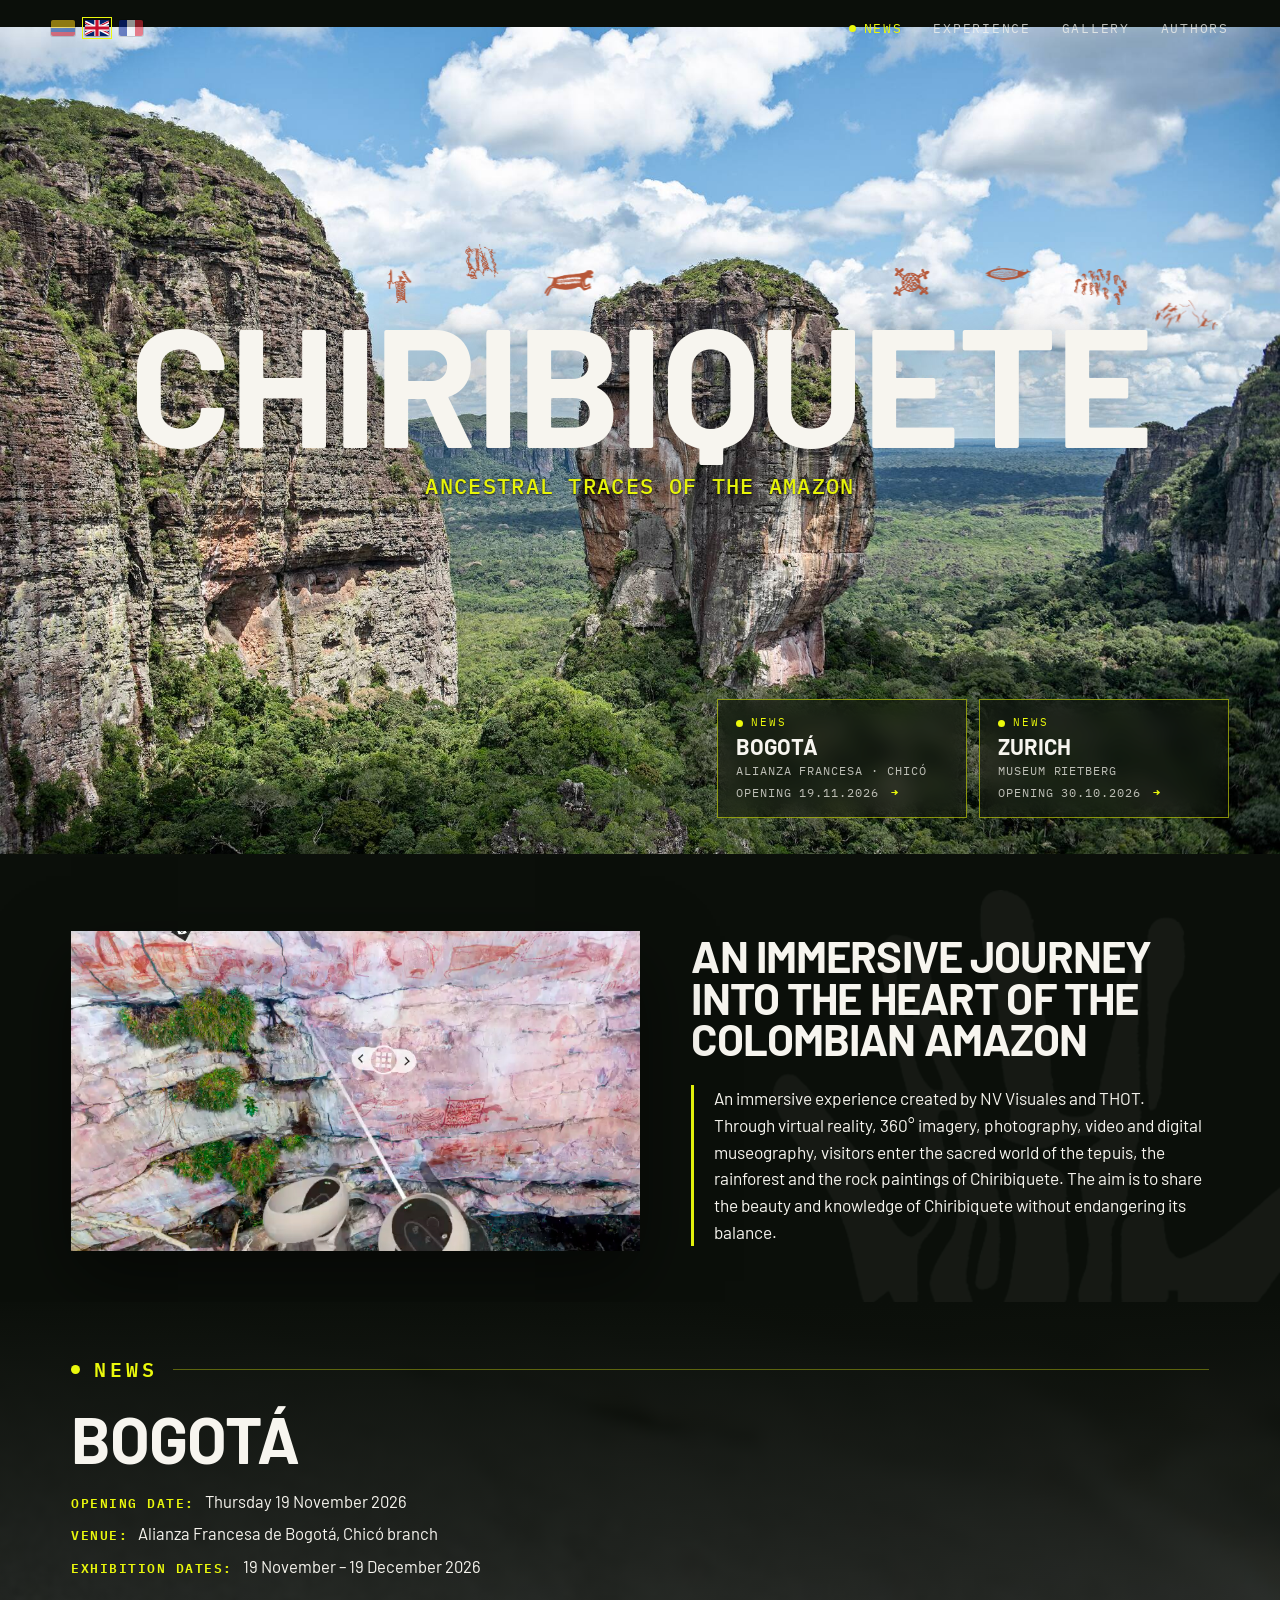
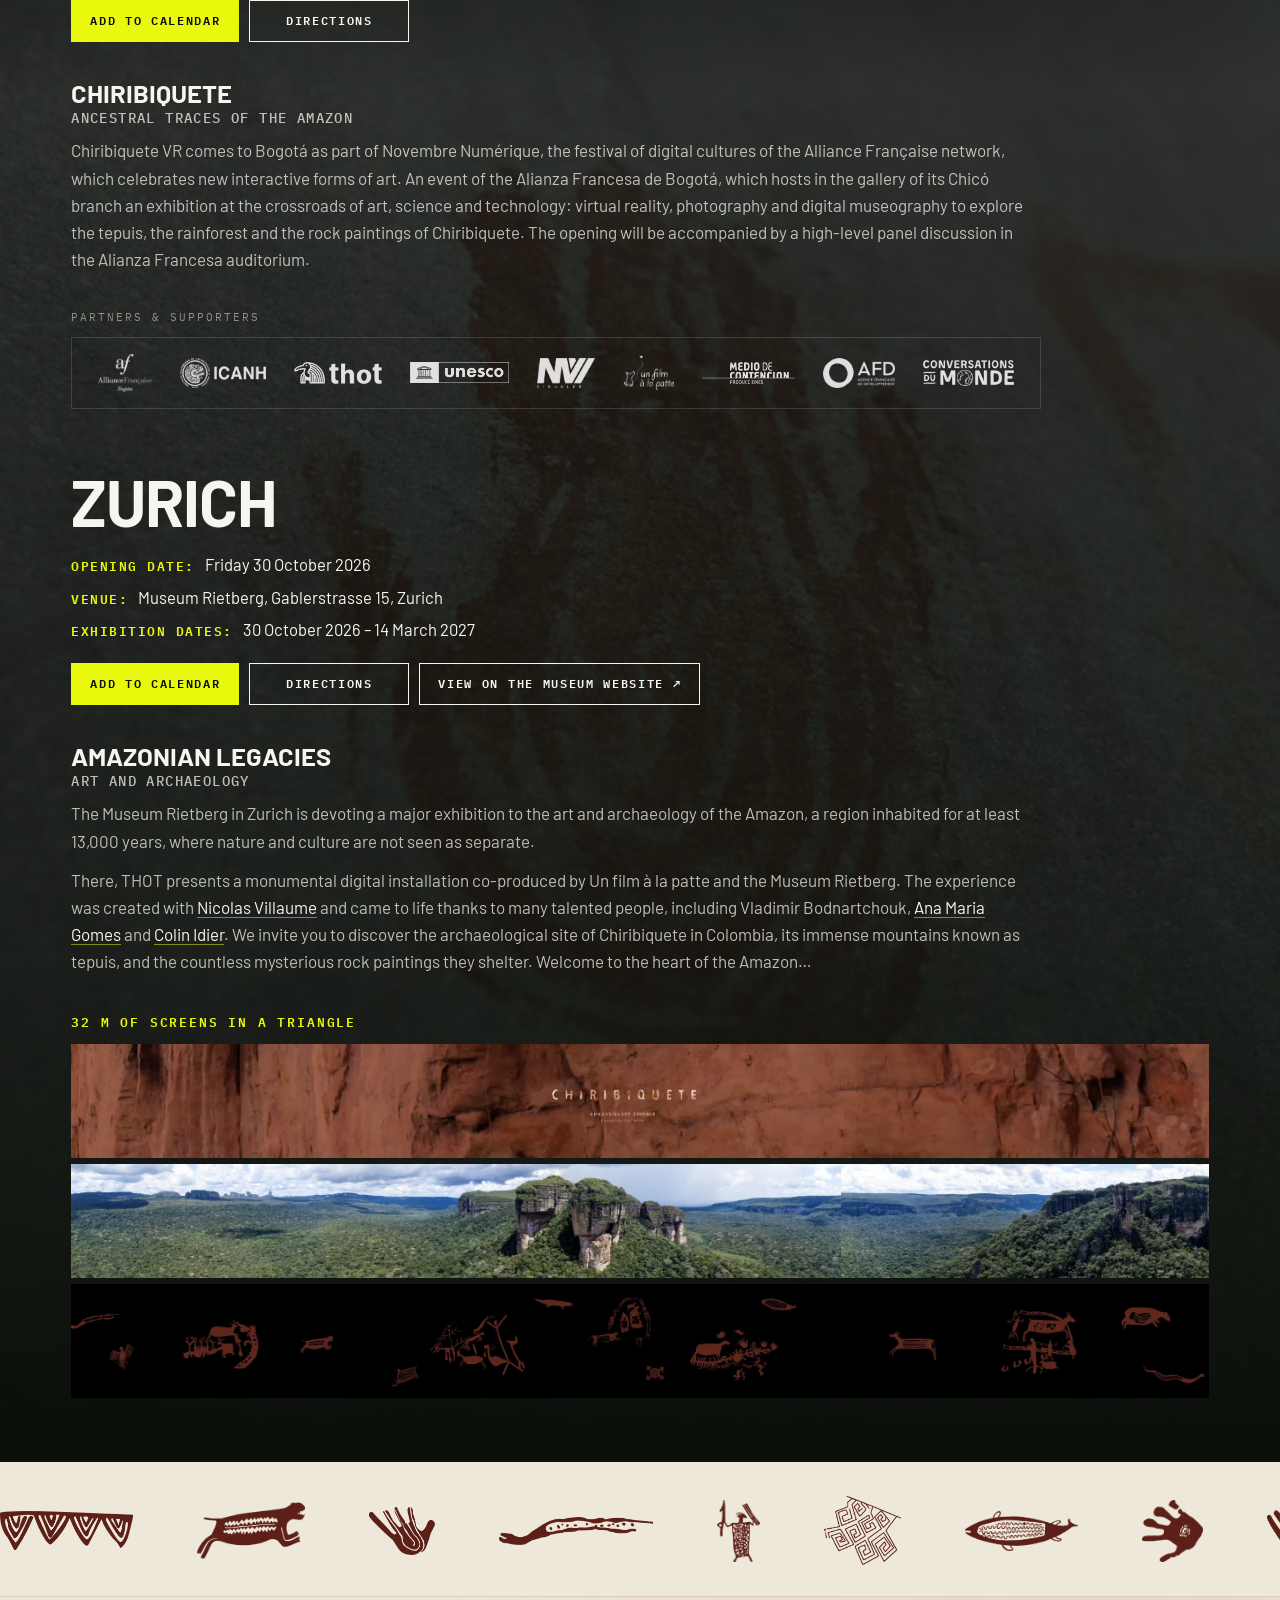
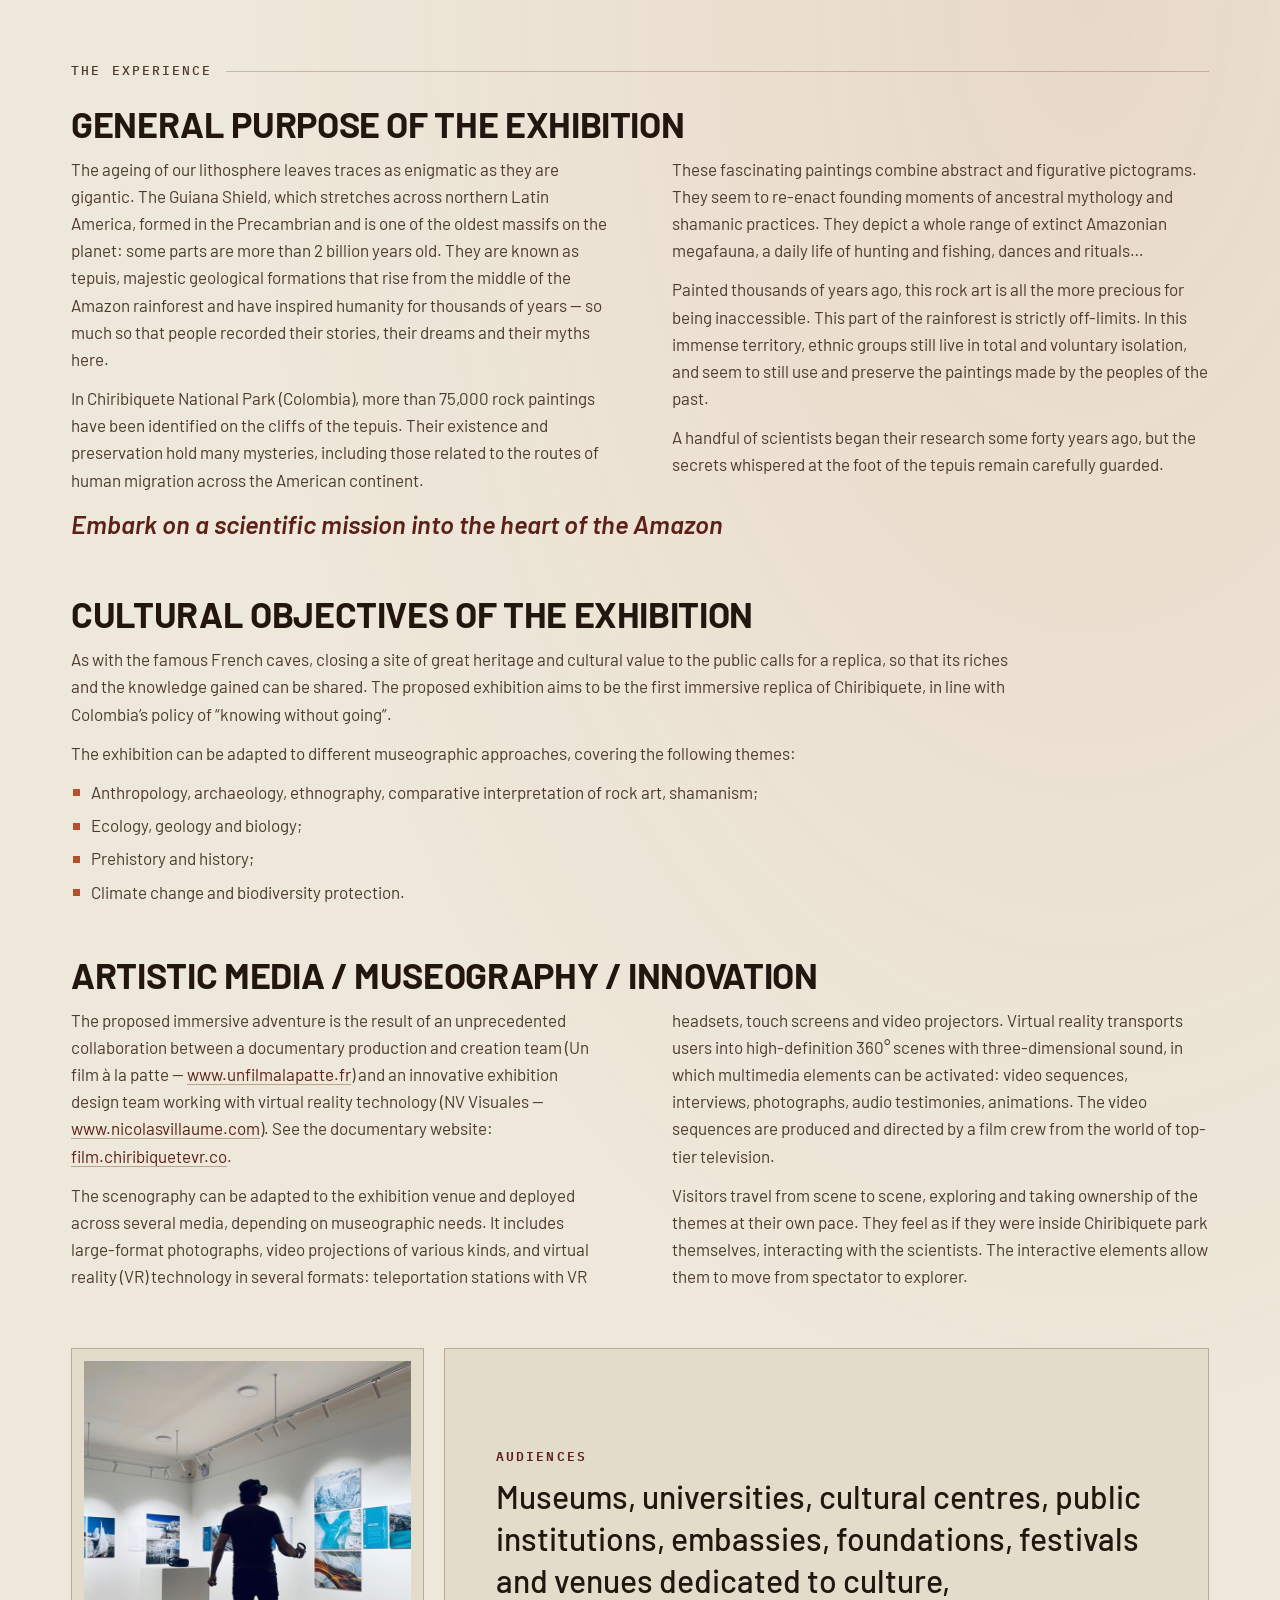
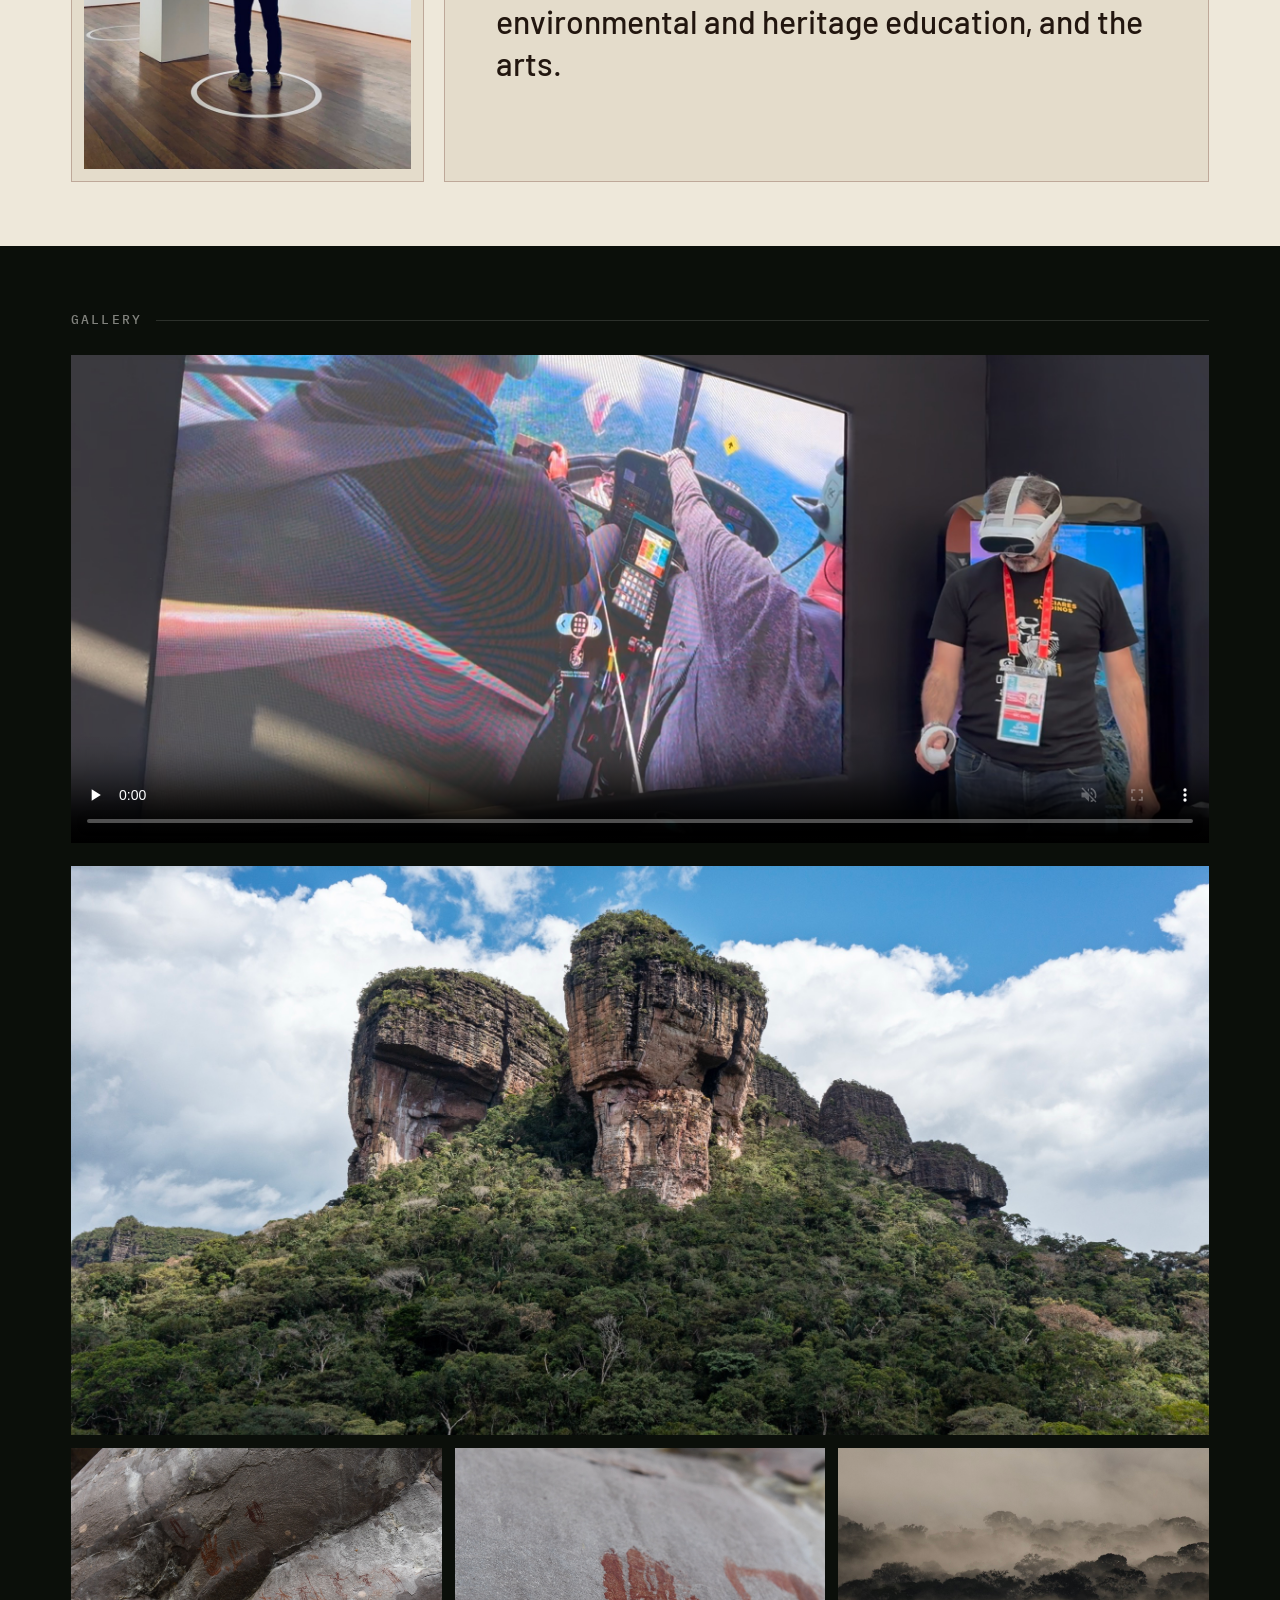
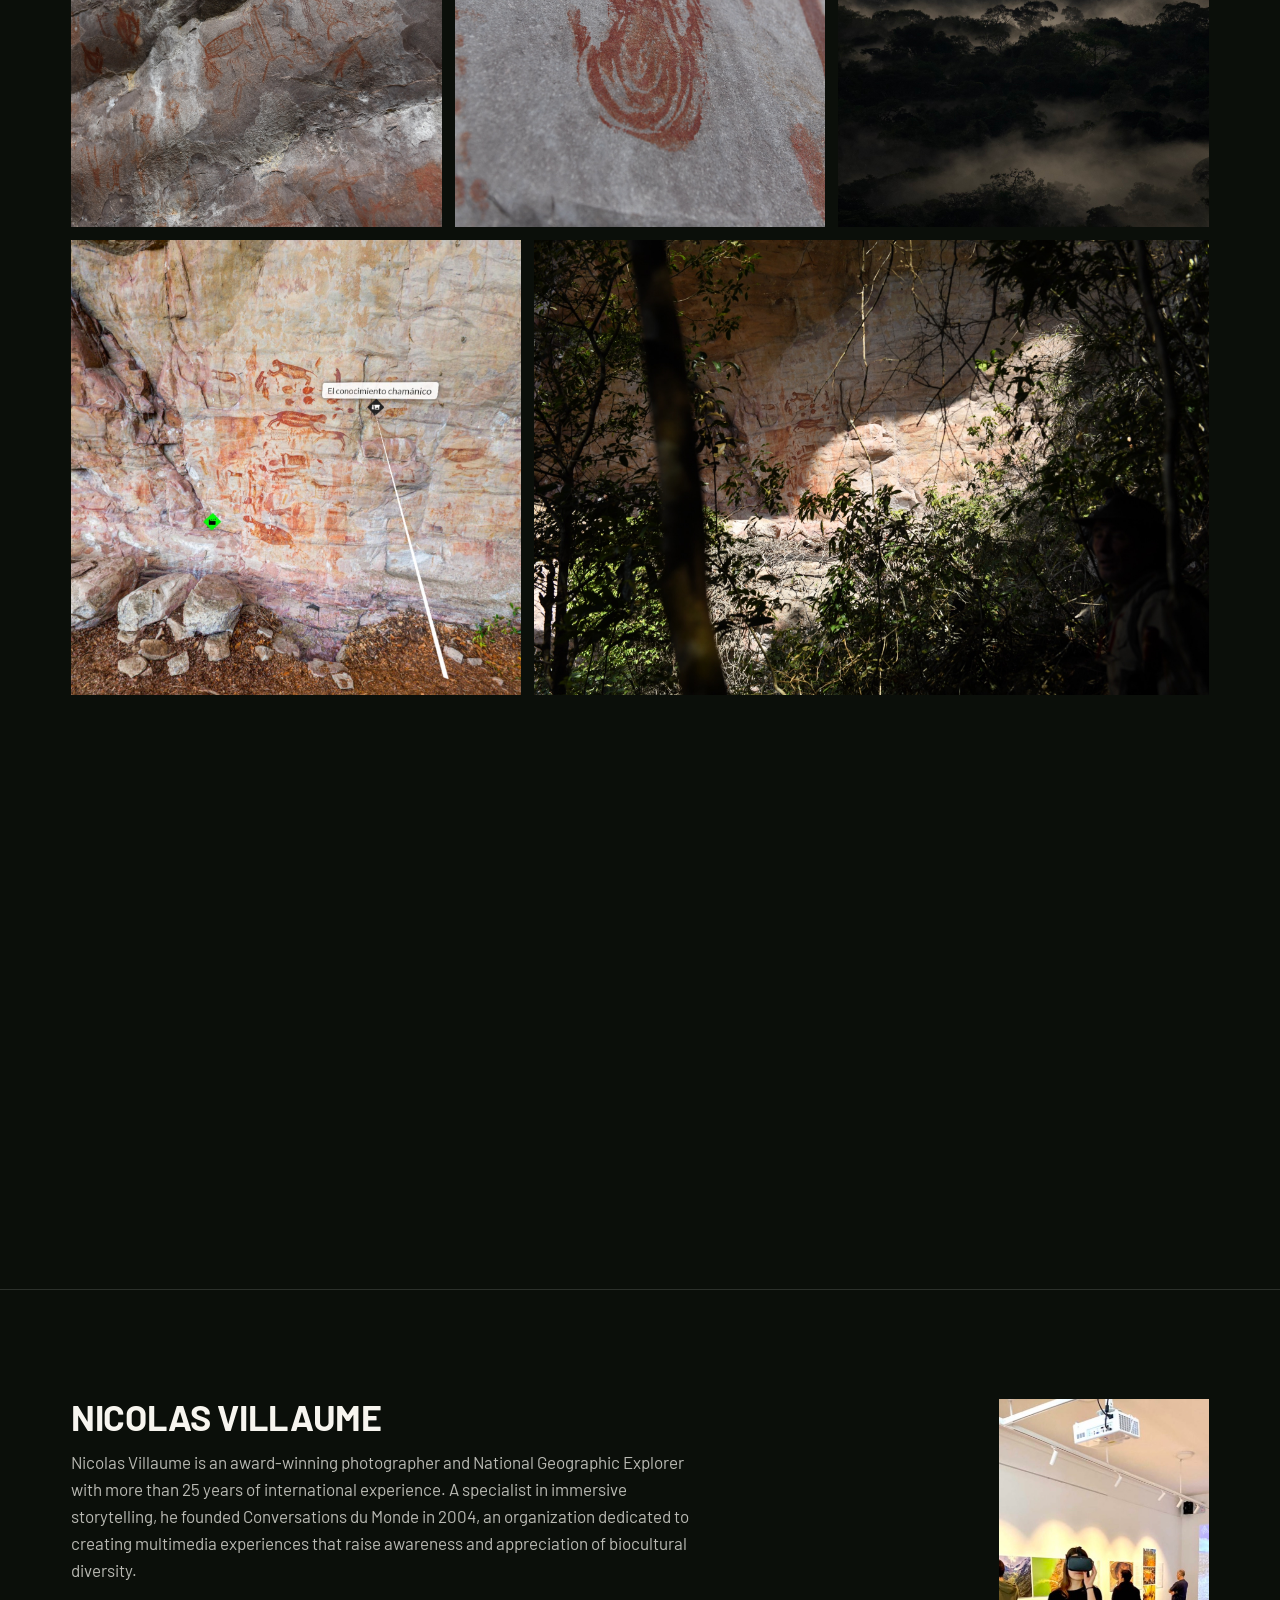
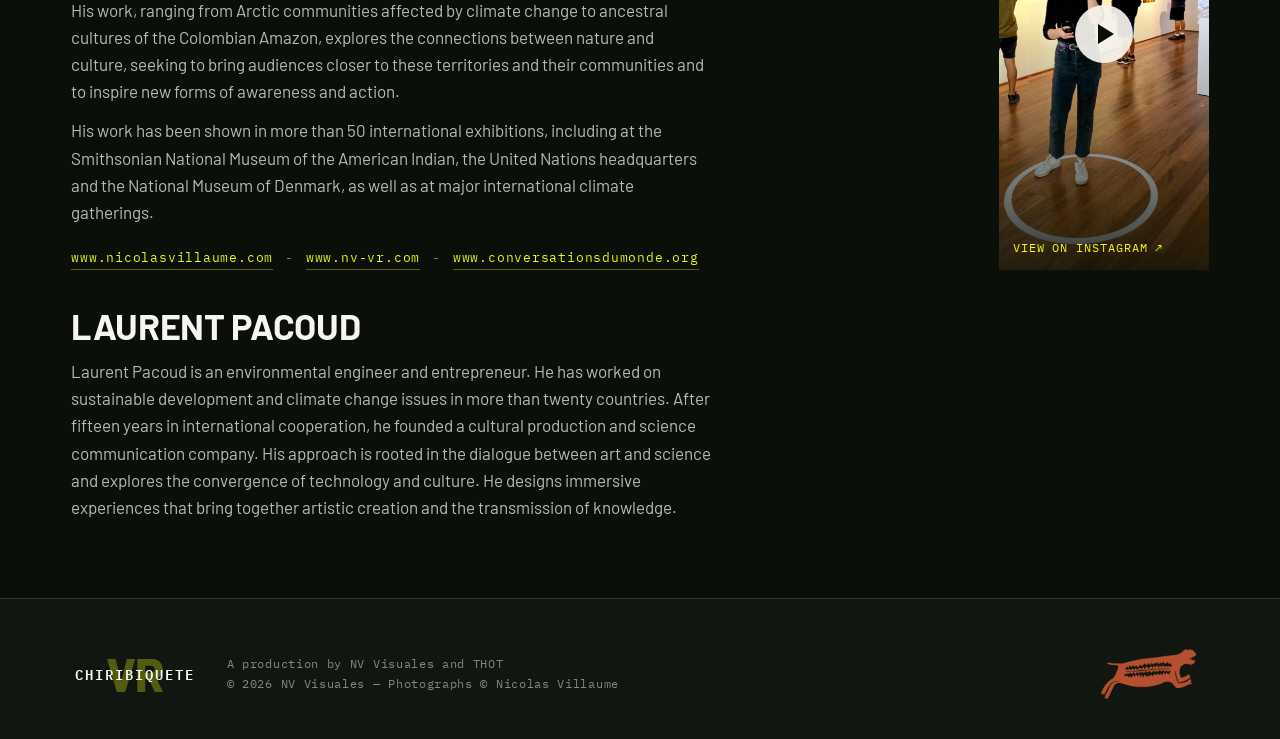
==== commit cadfac83: "Rewrite Zurich exhibition text: shorter intro, THOT installation and credits - Shorter Museum Rietbe" ====
--- a/en.html
+++ b/en.html
@@ -38,7 +38,7 @@
   <link rel="preconnect" href="https://fonts.gstatic.com" crossorigin />
   <link href="https://fonts.googleapis.com/css2?family=Barlow:ital,wght@0,400;0,500;0,600;0,700;0,800;1,400&amp;family=IBM+Plex+Mono:wght@400;500;600&amp;display=swap" rel="stylesheet" />
   <link rel="preload" as="image" href="assets/hero-tepuy.jpg?v=24" imagesrcset="assets/hero-tepuy-m.jpg?v=24 1100w, assets/hero-tepuy.jpg?v=24 2000w" imagesizes="100vw" />
-  <link rel="stylesheet" href="style.css?v=31" />
+  <link rel="stylesheet" href="style.css?v=32" />
   <script>document.documentElement.classList.add('js');</script>
   <script src="script.js?v=29" defer></script>
 </head>
@@ -179,8 +179,8 @@
           </div>
 
           <h3 class="event__expo">Amazonian Legacies<span>Art and archaeology</span></h3>
-          <p class="event__text">The Museum Rietberg in Zurich is devoting a major exhibition to the art and archaeology of the Amazon, a region inhabited for at least 13,000 years: monumental structures, far-reaching exchange networks, richly decorated ceramics — painted urns from Brazil, cacao bottles from Ecuador — and spectacular rock paintings. A journey in which nature and culture are not seen as separate, a worldview that remains alive in many Indigenous communities.</p>
-          <p class="event__text">At the heart of the exhibition, NV Visuales presents an immersive installation dedicated to Chiribiquete, the UNESCO World Heritage Site nicknamed the “Sistine Chapel of prehistory”: 32 metres of screens arranged in a monumental triangle, where the rock paintings of the Colombian rainforest come to life amid projections, soundscapes and emblematic figures such as jaguars and piranhas.</p>
+          <p class="event__text">The Museum Rietberg in Zurich is devoting a major exhibition to the art and archaeology of the Amazon, a region inhabited for at least 13,000 years, where nature and culture are not seen as separate.</p>
+          <p class="event__text">There, THOT presents a monumental digital installation co-produced by Un film à la patte and the Museum Rietberg. The experience was created with <a href="https://www.nicolasvillaume.com" target="_blank" rel="noopener">Nicolas Villaume</a> and came to life thanks to many talented people, including Vladimir Bodnartchouk, <a href="https://www.anamariagomes.com" target="_blank" rel="noopener">Ana Maria Gomes</a> and <a href="https://www.colinidier.com" target="_blank" rel="noopener">Colin Idier</a>. We invite you to discover the archaeological site of Chiribiquete in Colombia, its immense mountains known as tepuis, and the countless mysterious rock paintings they shelter. Welcome to the heart of the Amazon…</p>
 
           <figure class="panels">
             <figcaption>32 m of screens in a triangle</figcaption>
--- a/style.css
+++ b/style.css
@@ -638,6 +638,16 @@
   color: var(--soft);
 }
 
+.event__text a {
+  color: var(--white);
+  border-bottom: 1px solid rgba(234, 248, 12, 0.5);
+  transition: color 0.2s;
+}
+
+.event__text a:hover {
+  color: var(--acid);
+}
+
 .btn {
   flex: none;
   min-width: 170px;
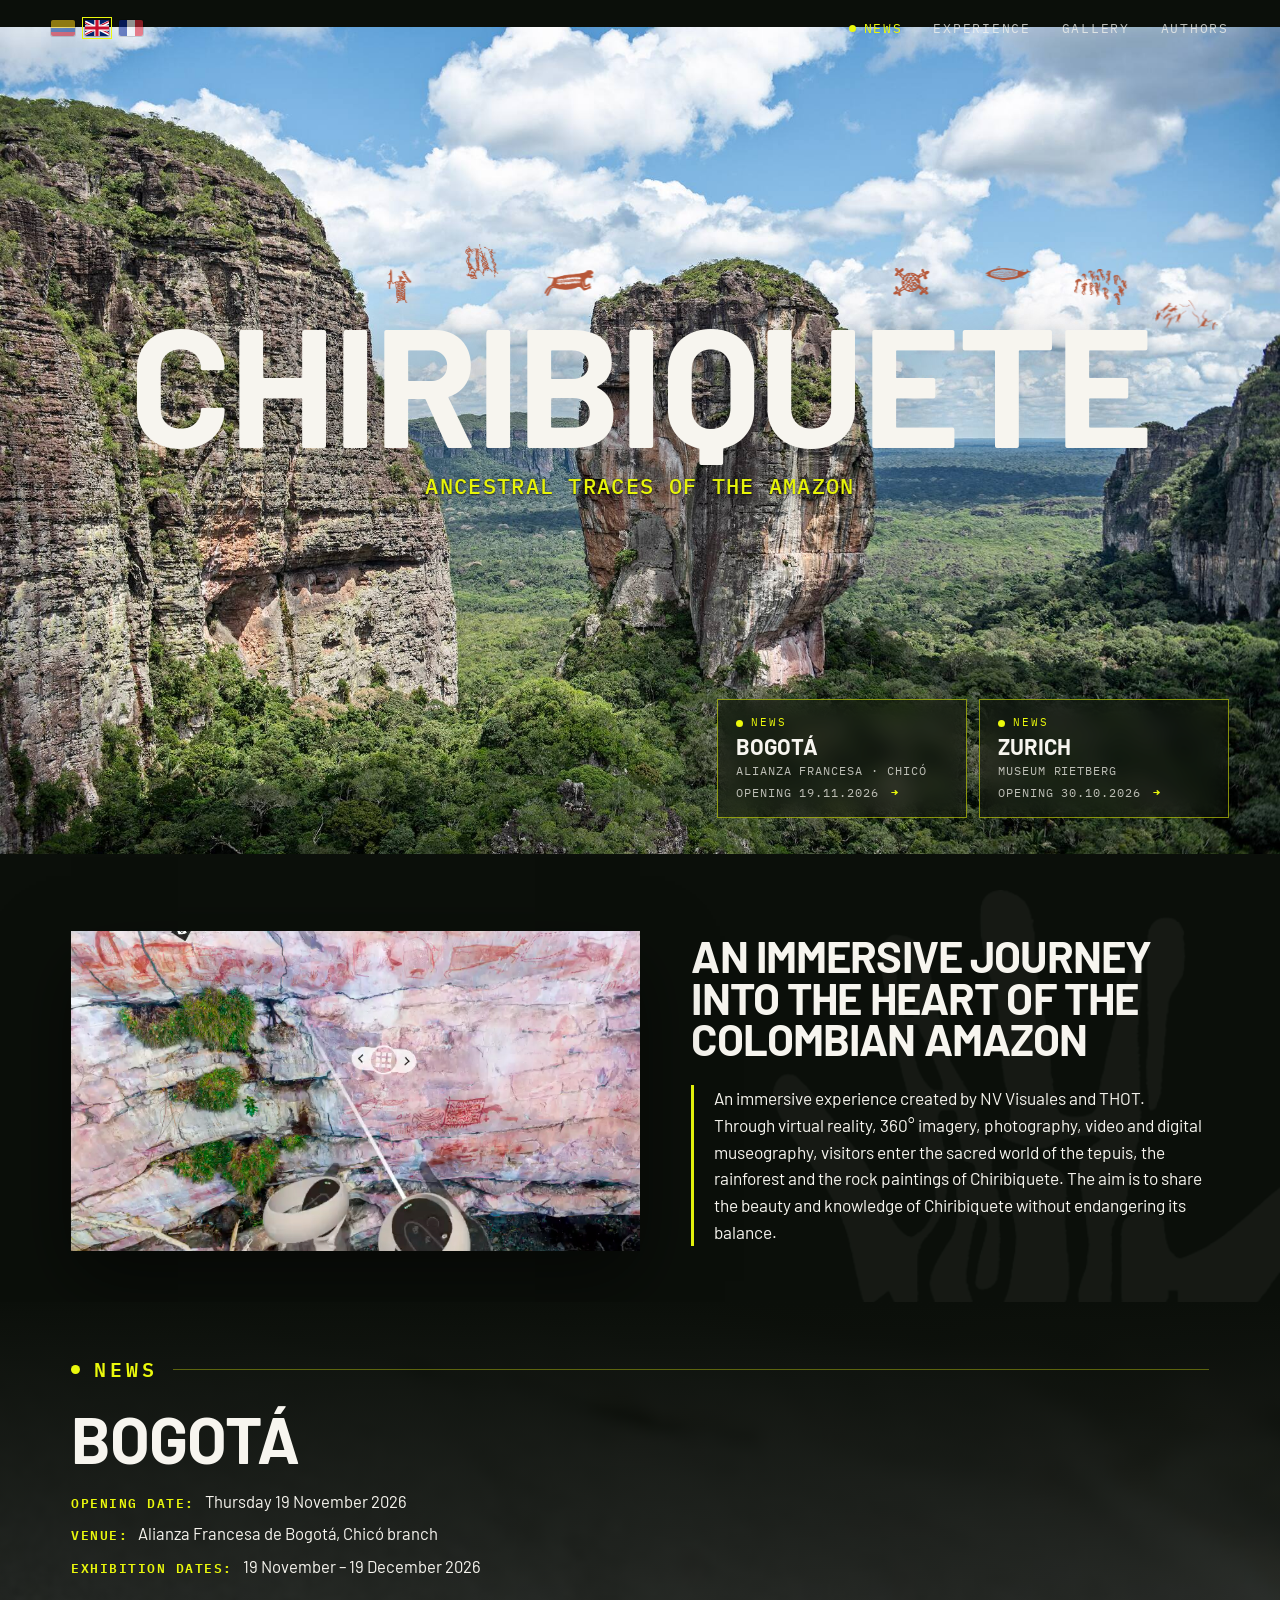
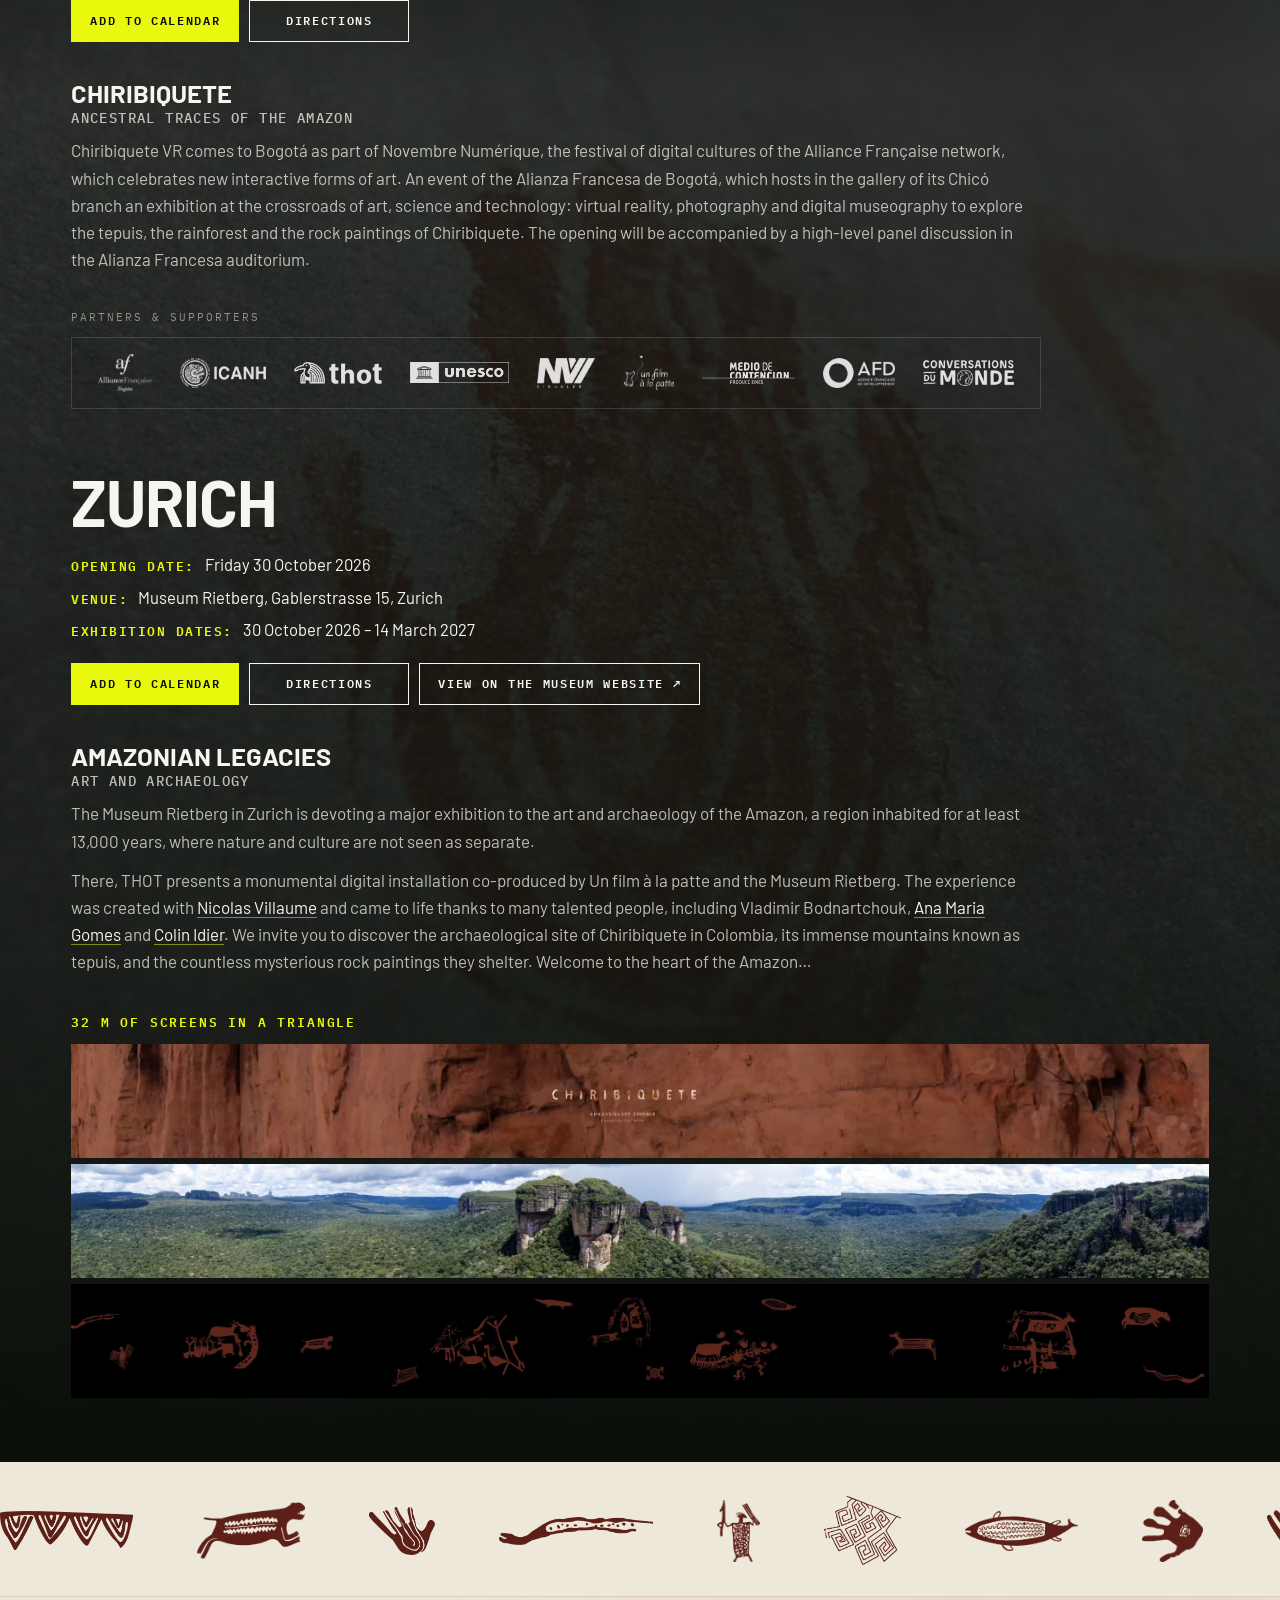
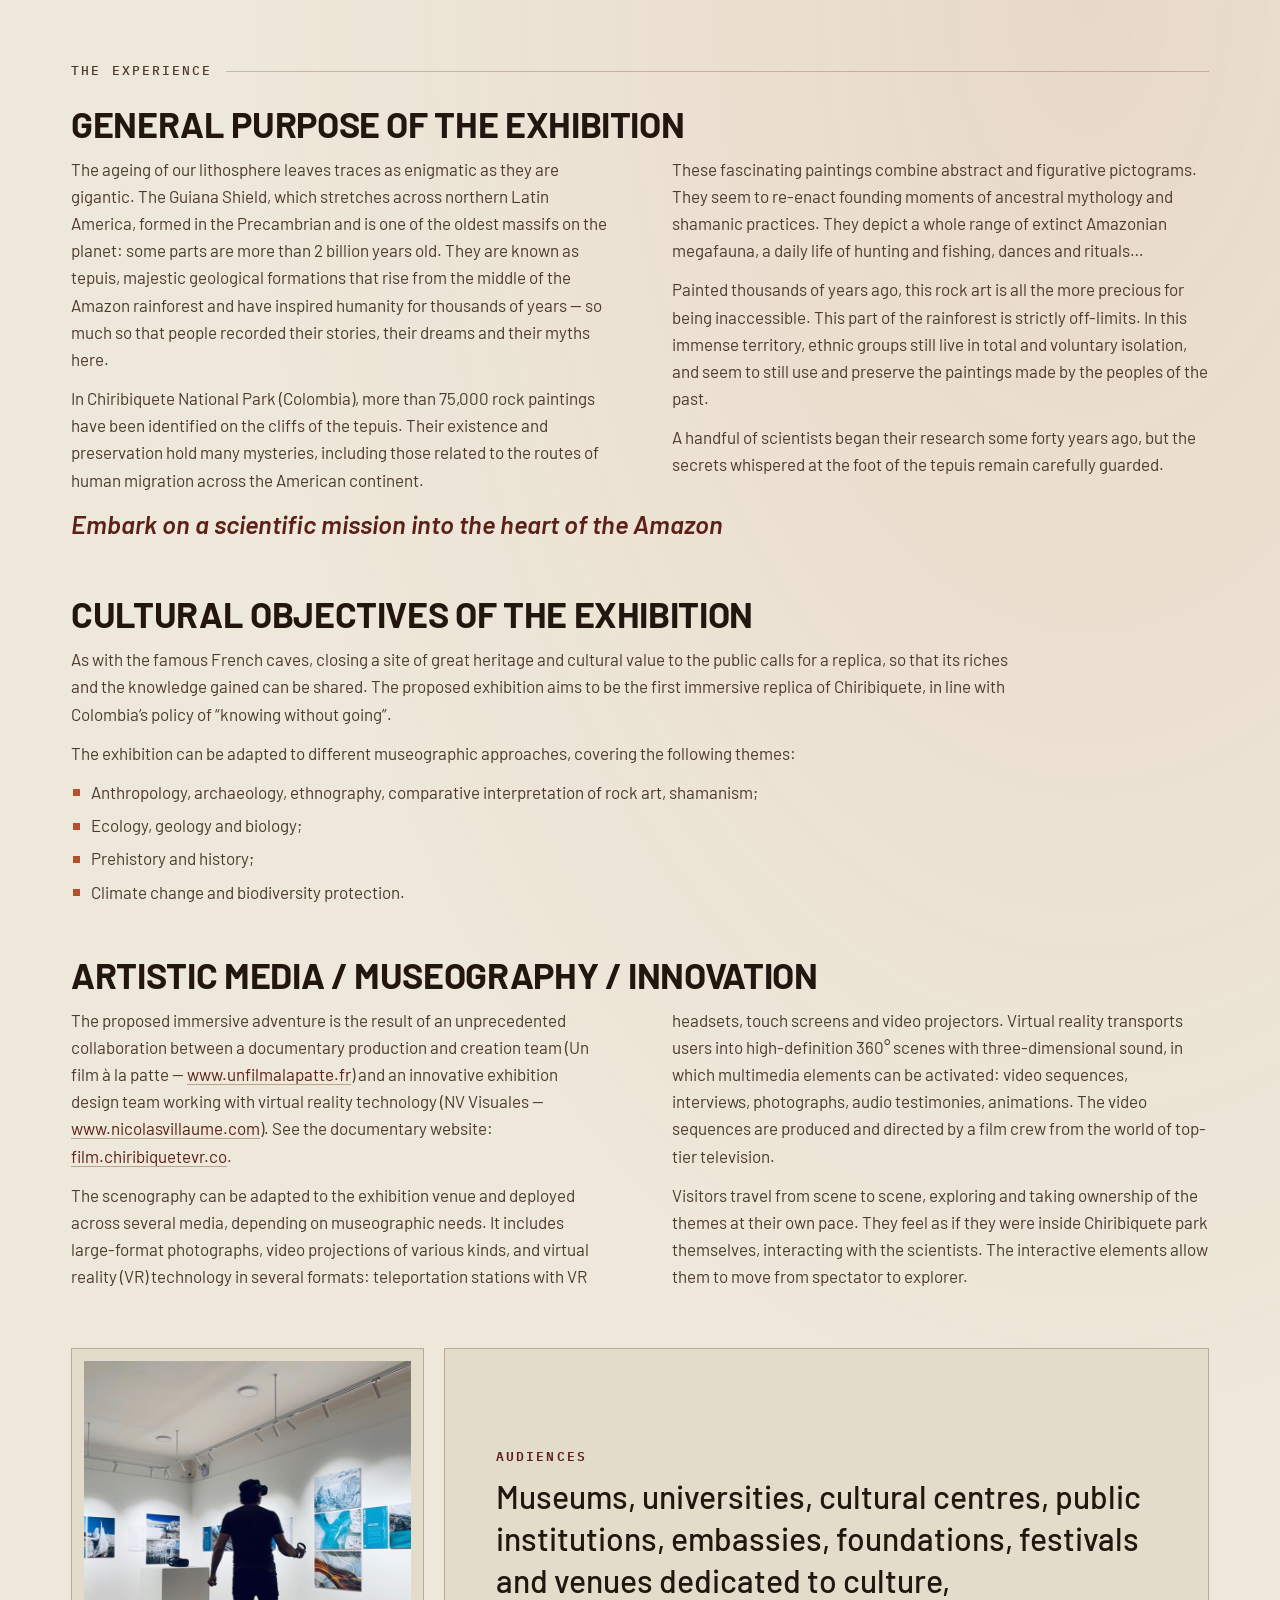
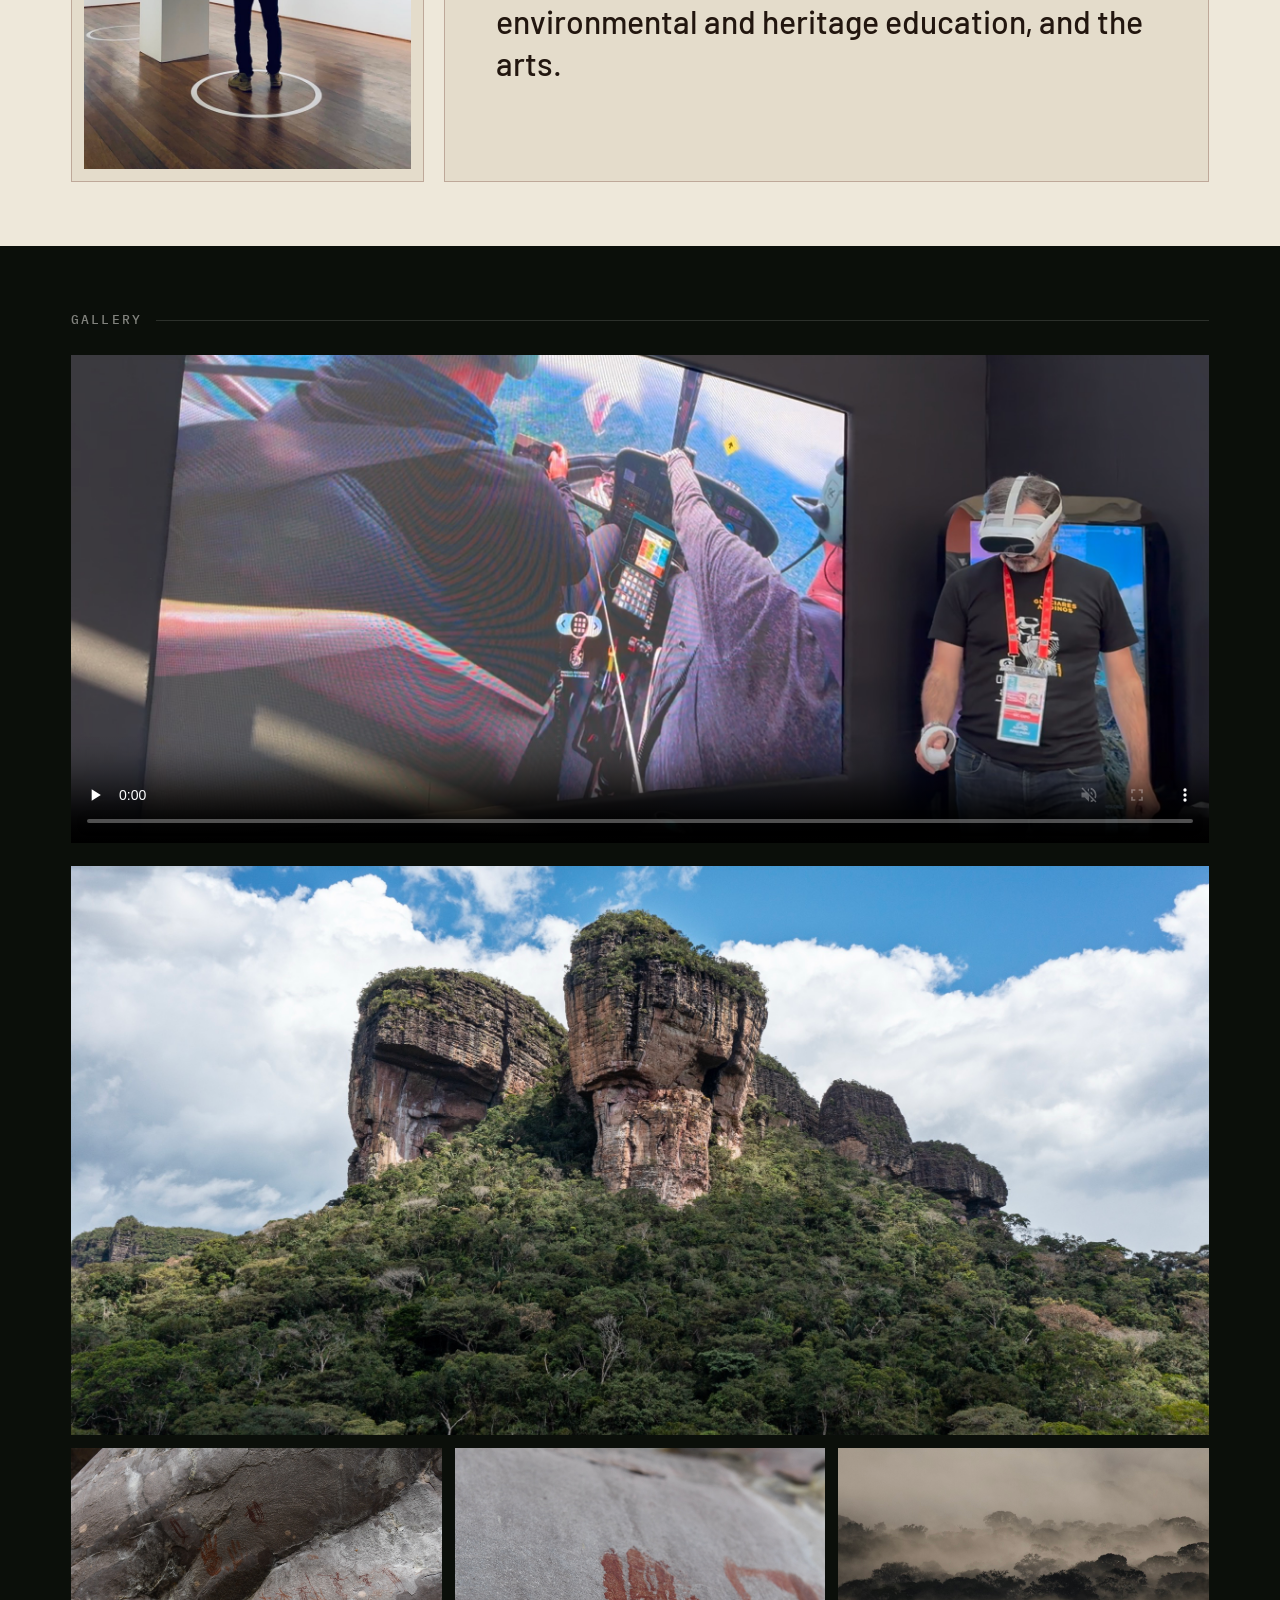
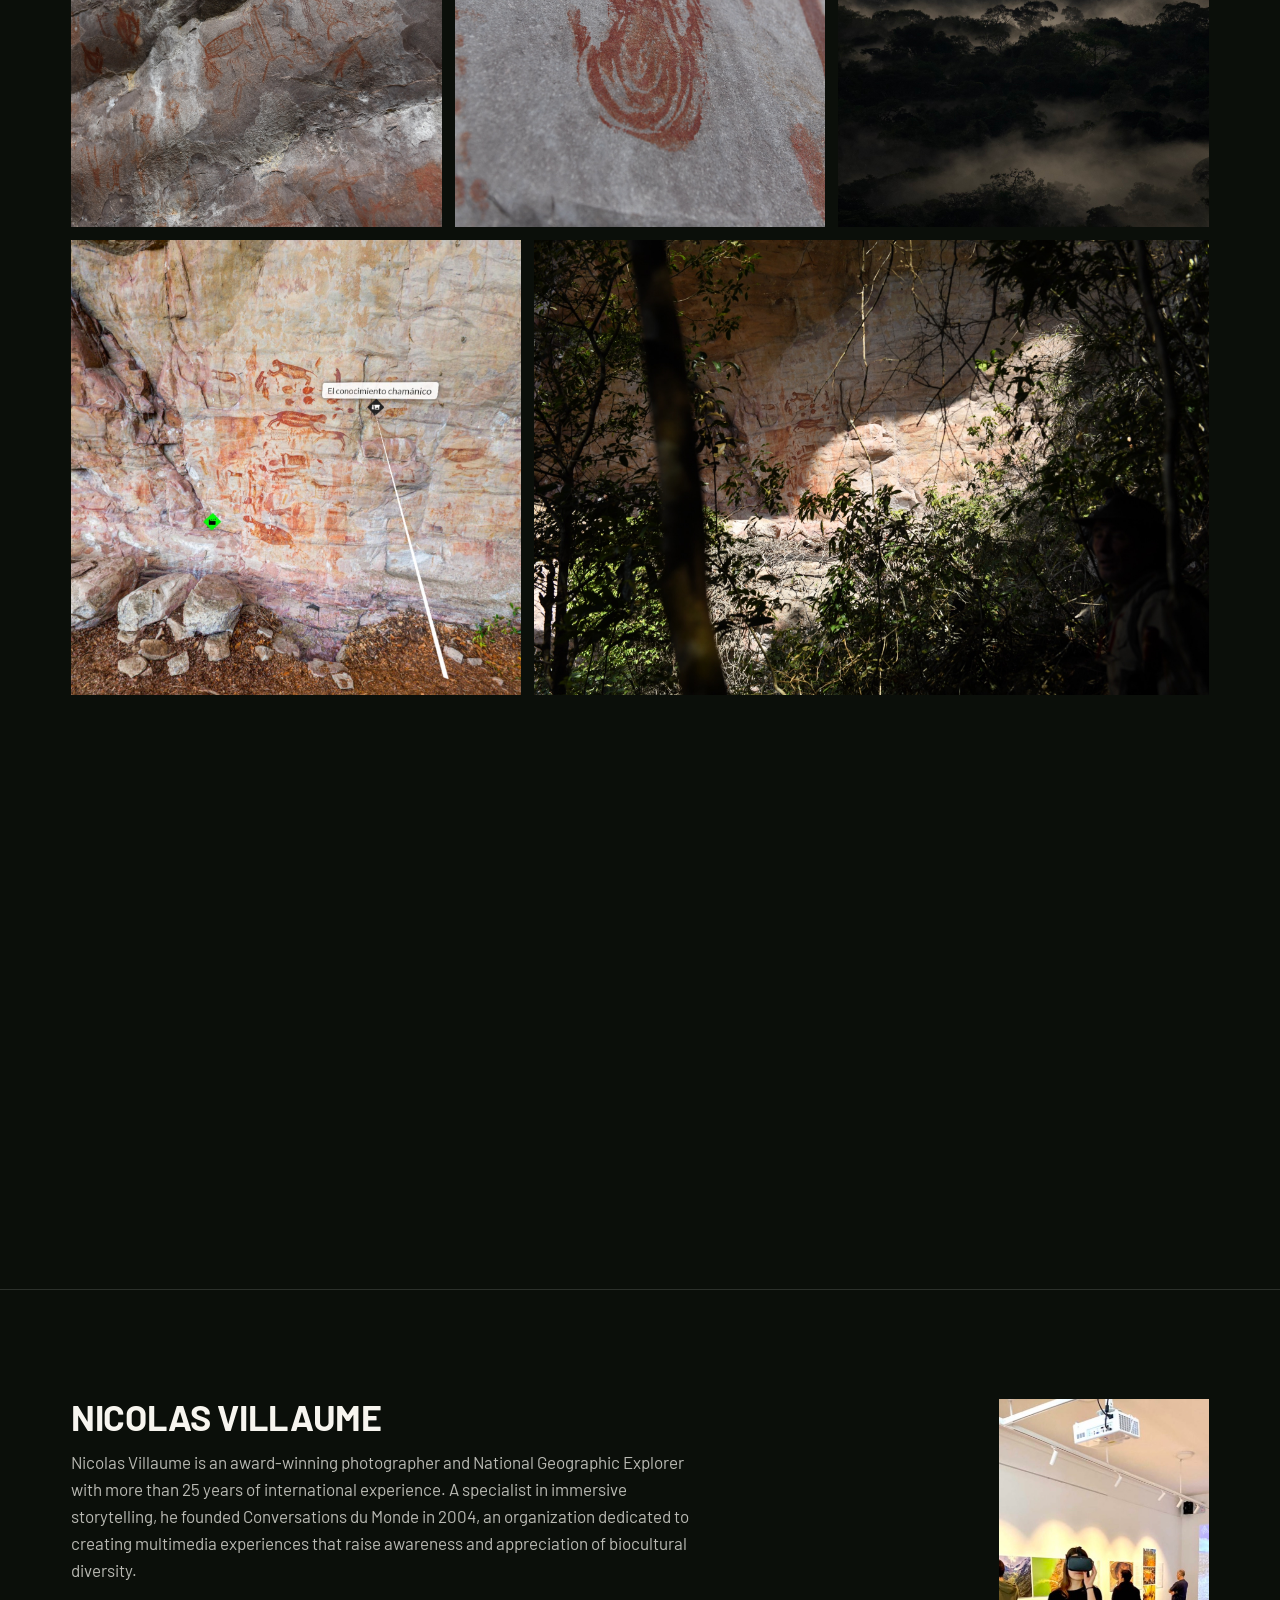
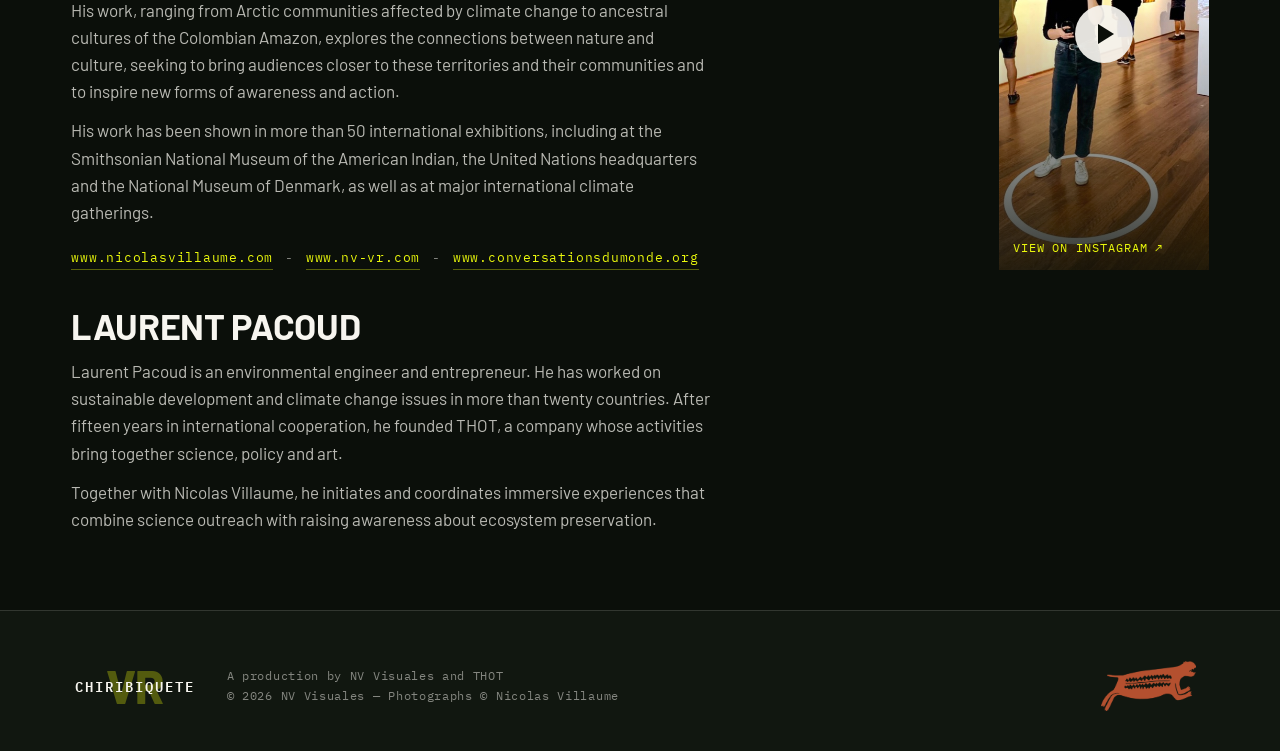
==== commit a984569d: "Update Laurent Pacoud bio (ES/EN/FR) Co-Authored-By: Claude Opus 5.5 <noreply@anthropic.com>" ====
--- a/en.html
+++ b/en.html
@@ -324,7 +324,8 @@
         <div class="creator creator--solo">
           <div class="creator__text" data-reveal>
             <h3 class="h3">Laurent Pacoud</h3>
-            <p>Laurent Pacoud is an environmental engineer and entrepreneur. He has worked on sustainable development and climate change issues in more than twenty countries. After fifteen years in international cooperation, he founded a cultural production and science communication company. His approach is rooted in the dialogue between art and science and explores the convergence of technology and culture. He designs immersive experiences that bring together artistic creation and the transmission of knowledge.</p>
+            <p>Laurent Pacoud is an environmental engineer and entrepreneur. He has worked on sustainable development and climate change issues in more than twenty countries. After fifteen years in international cooperation, he founded THOT, a company whose activities bring together science, policy and art.</p>
+            <p>Together with Nicolas Villaume, he initiates and coordinates immersive experiences that combine science outreach with raising awareness about ecosystem preservation.</p>
           </div>
         </div>
       </div>
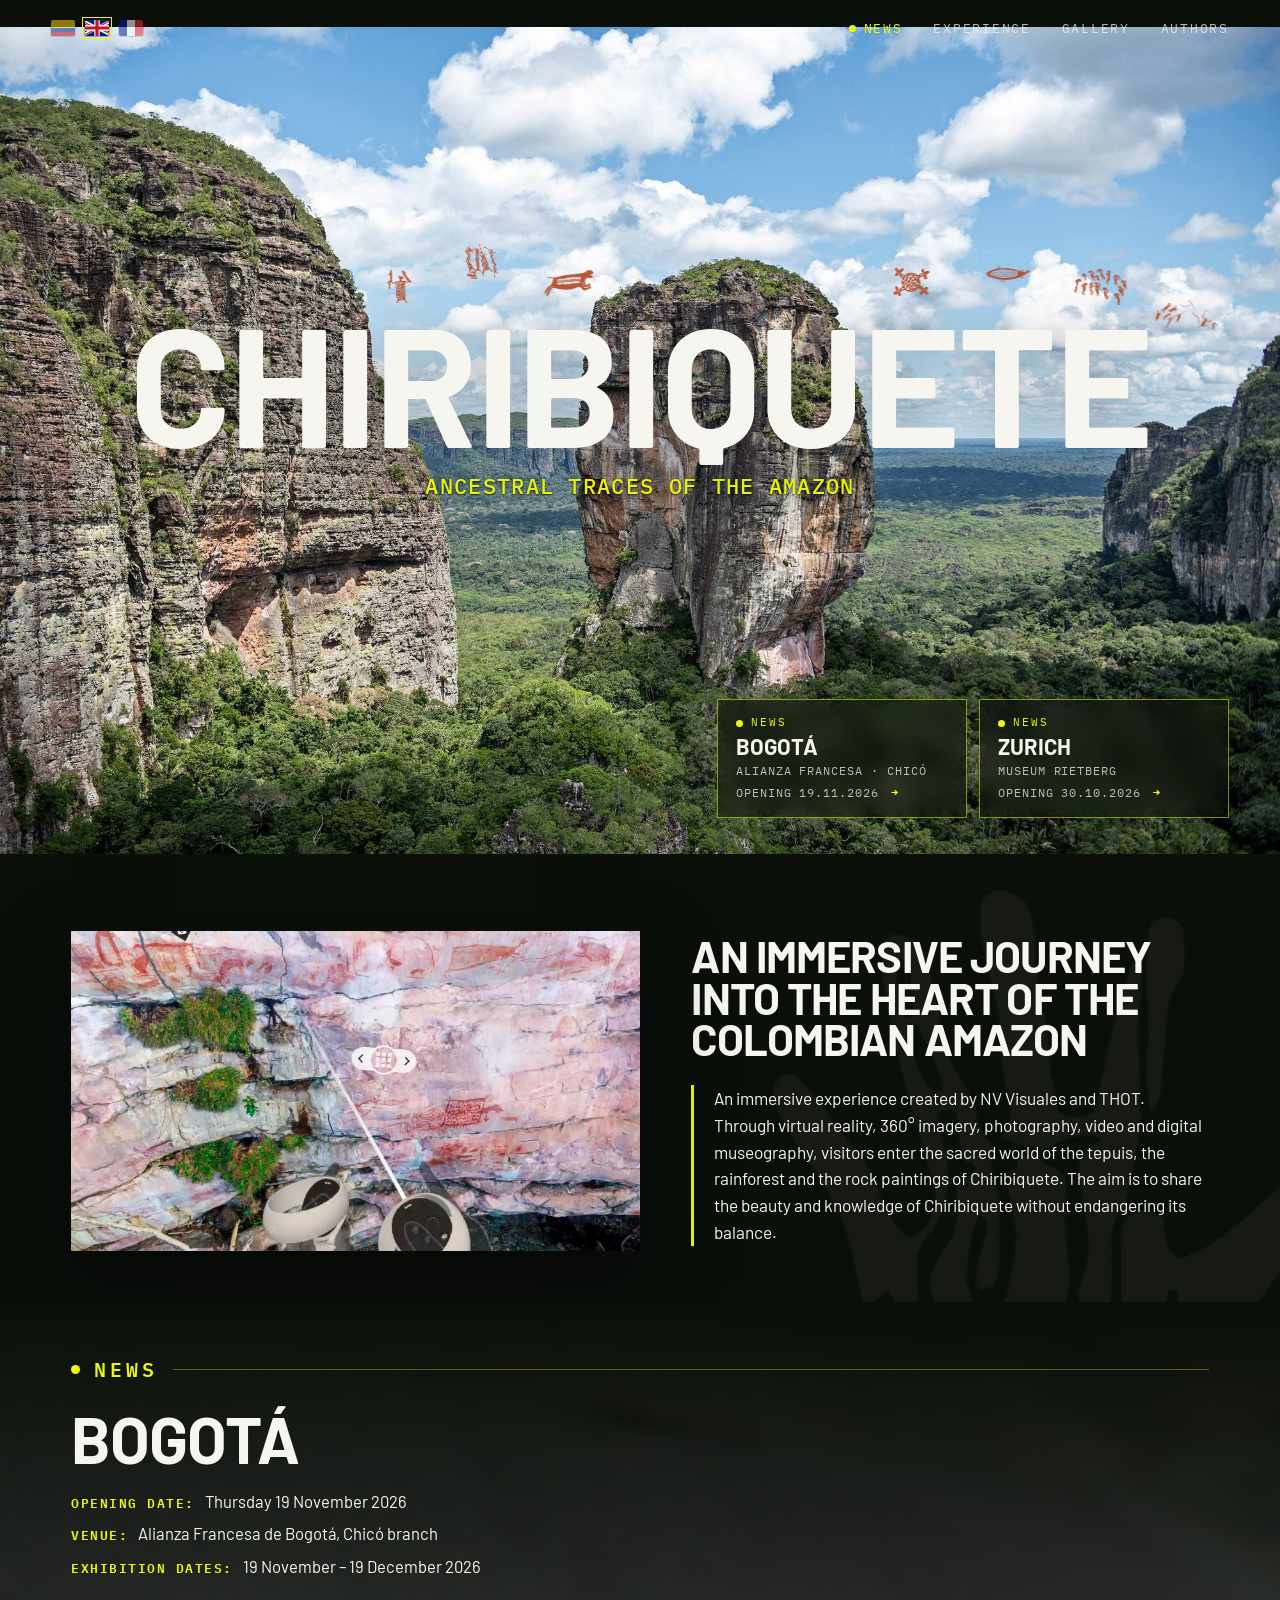
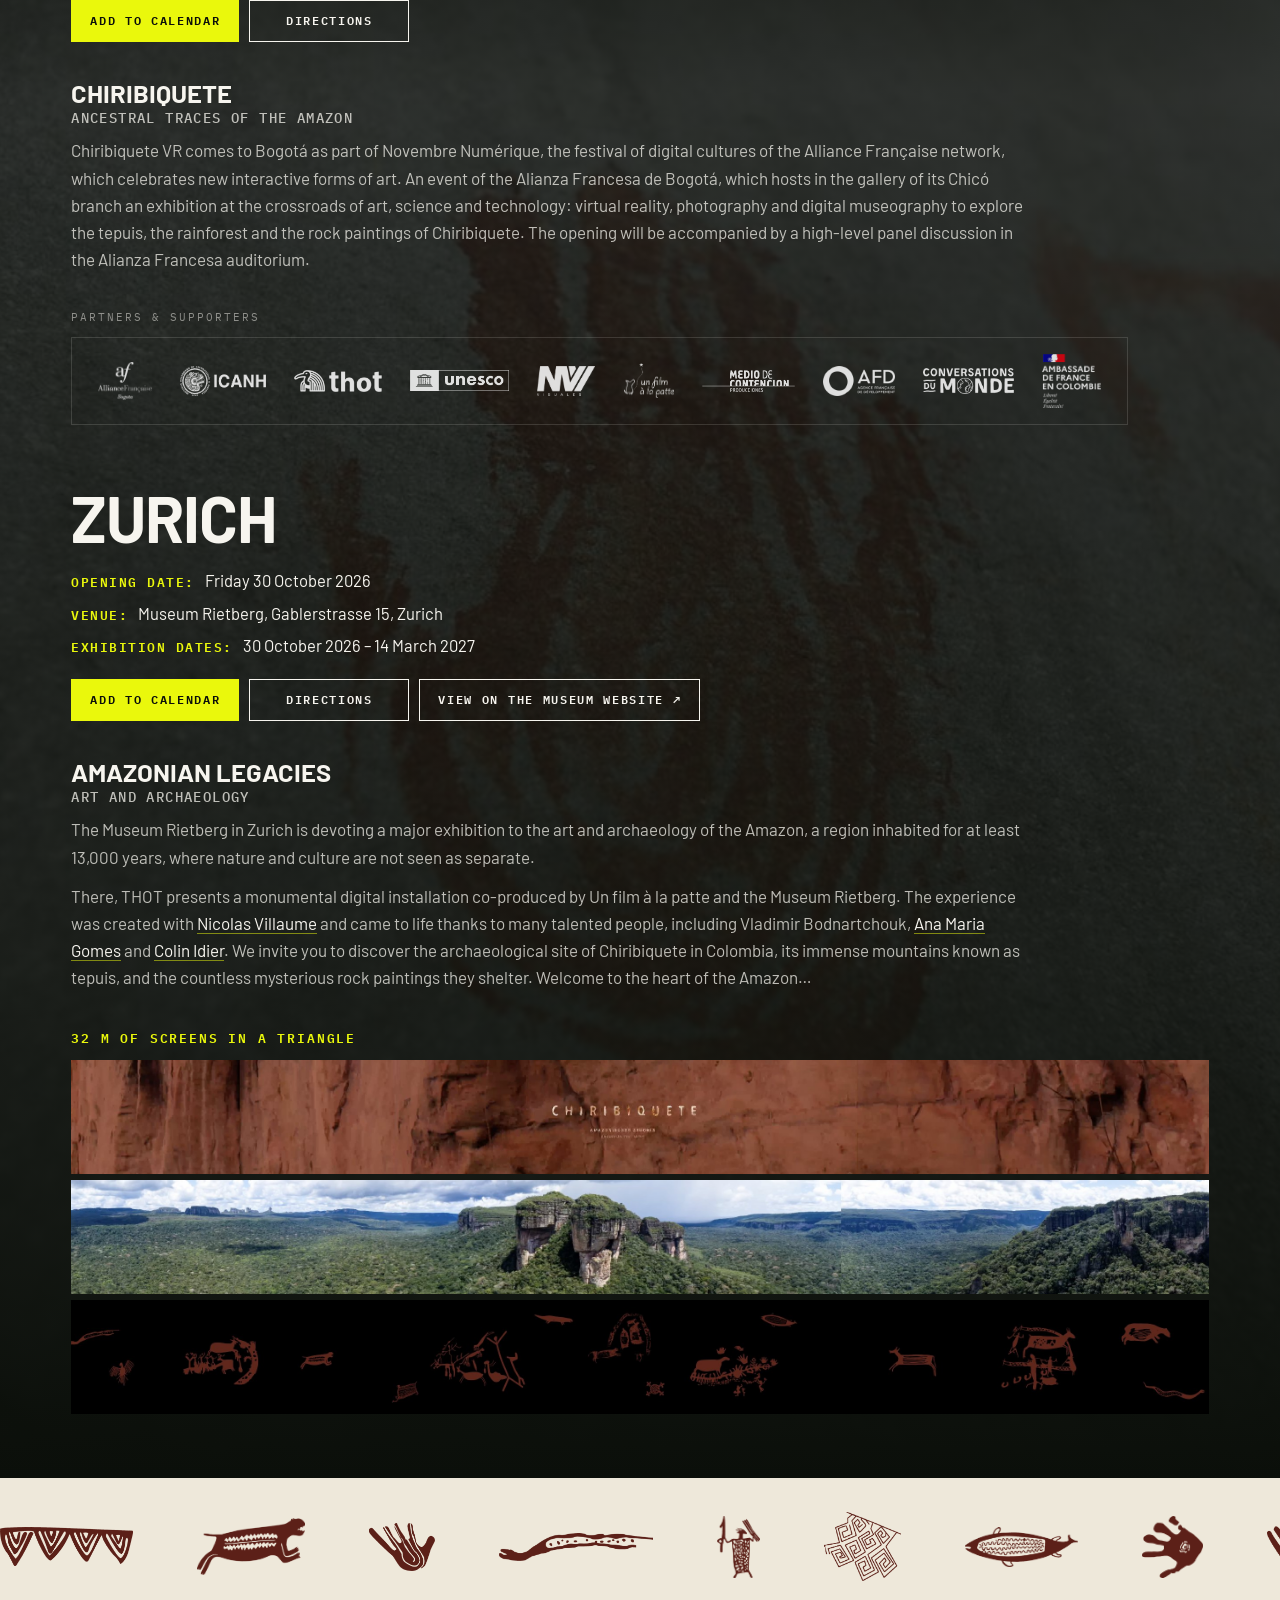
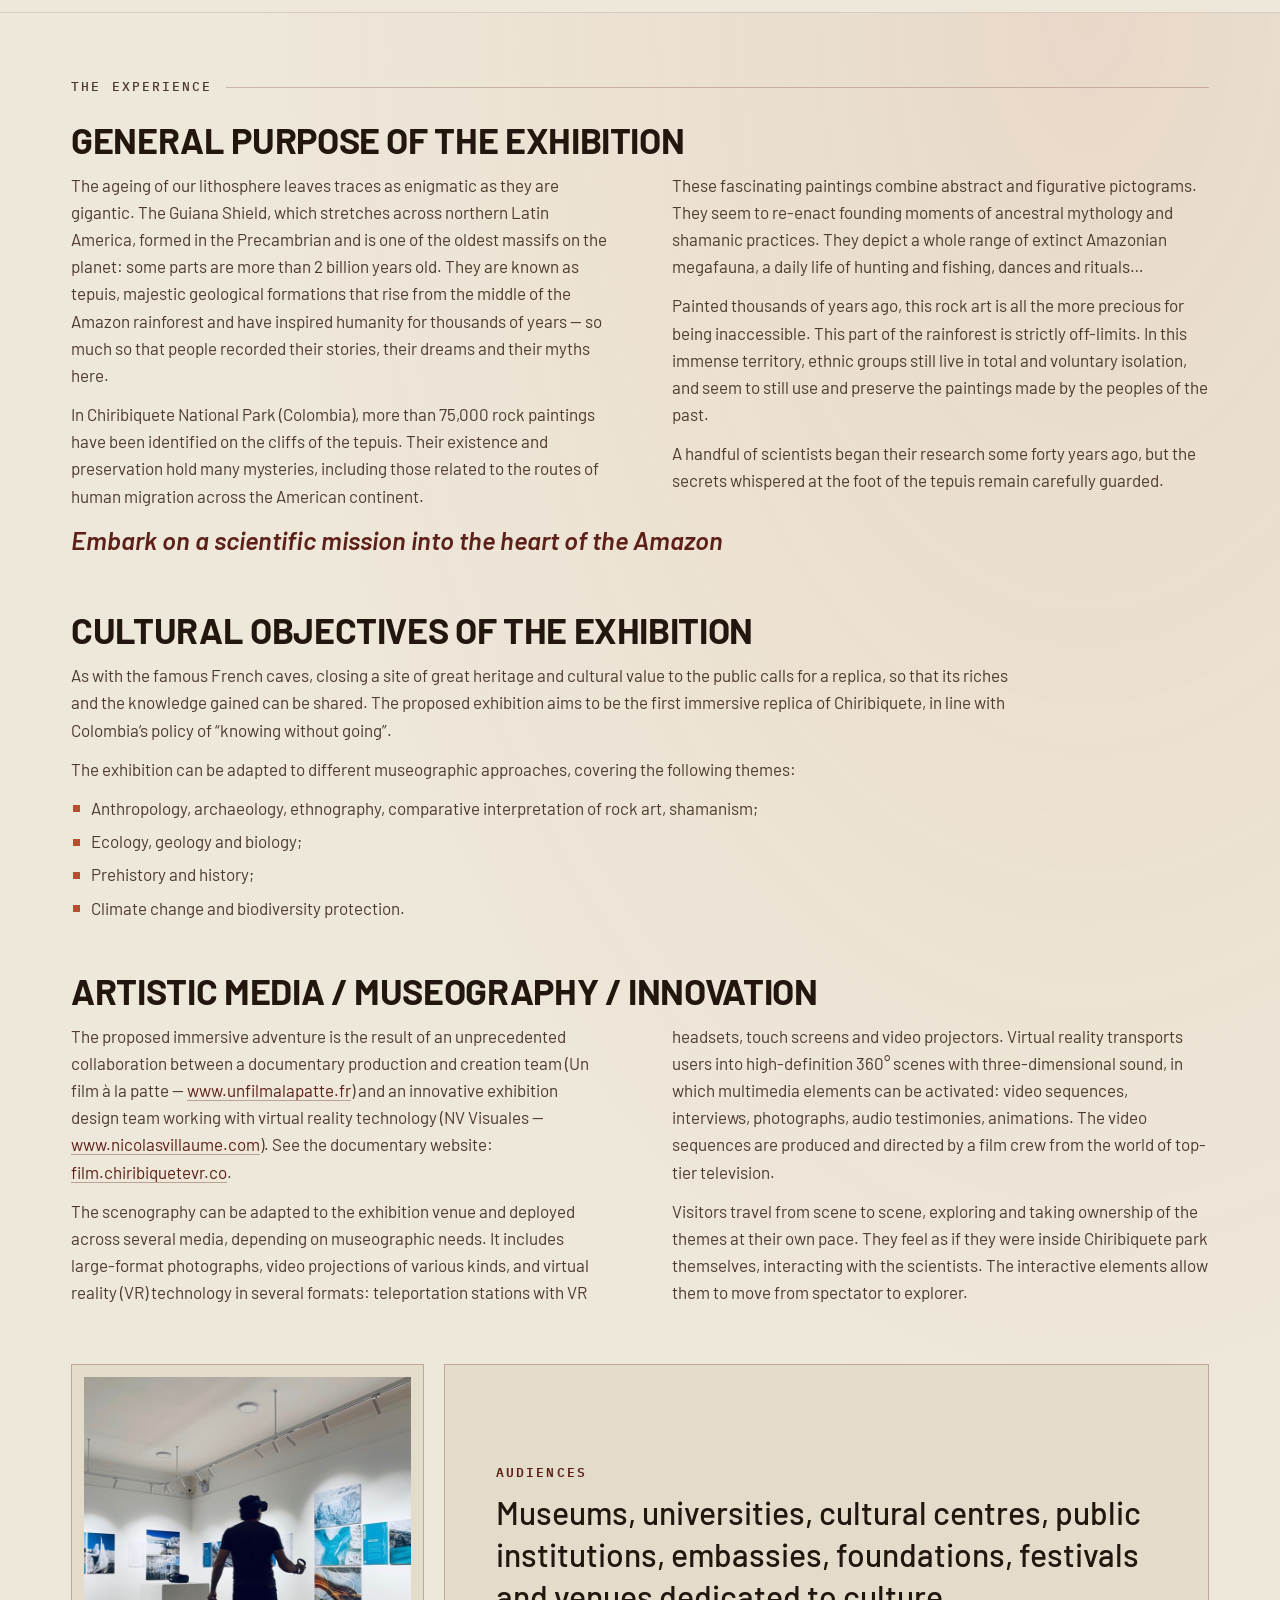
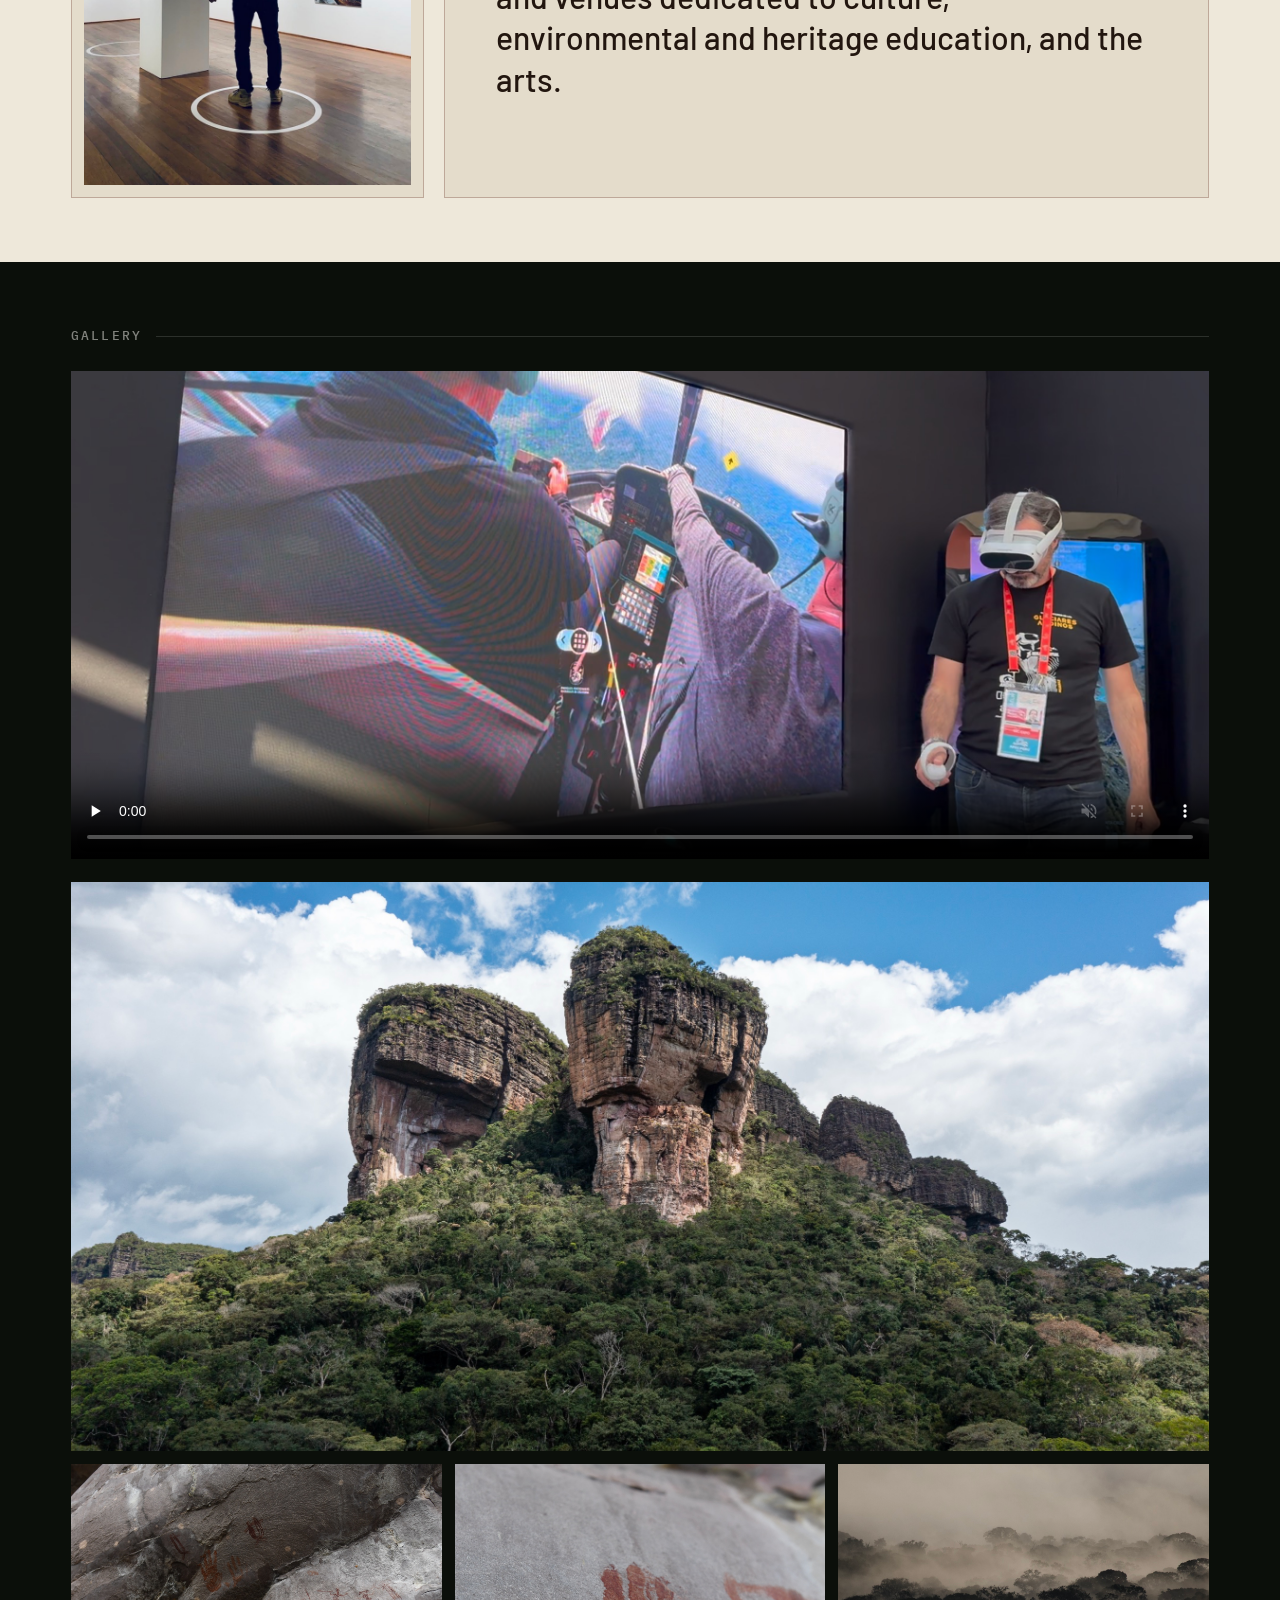
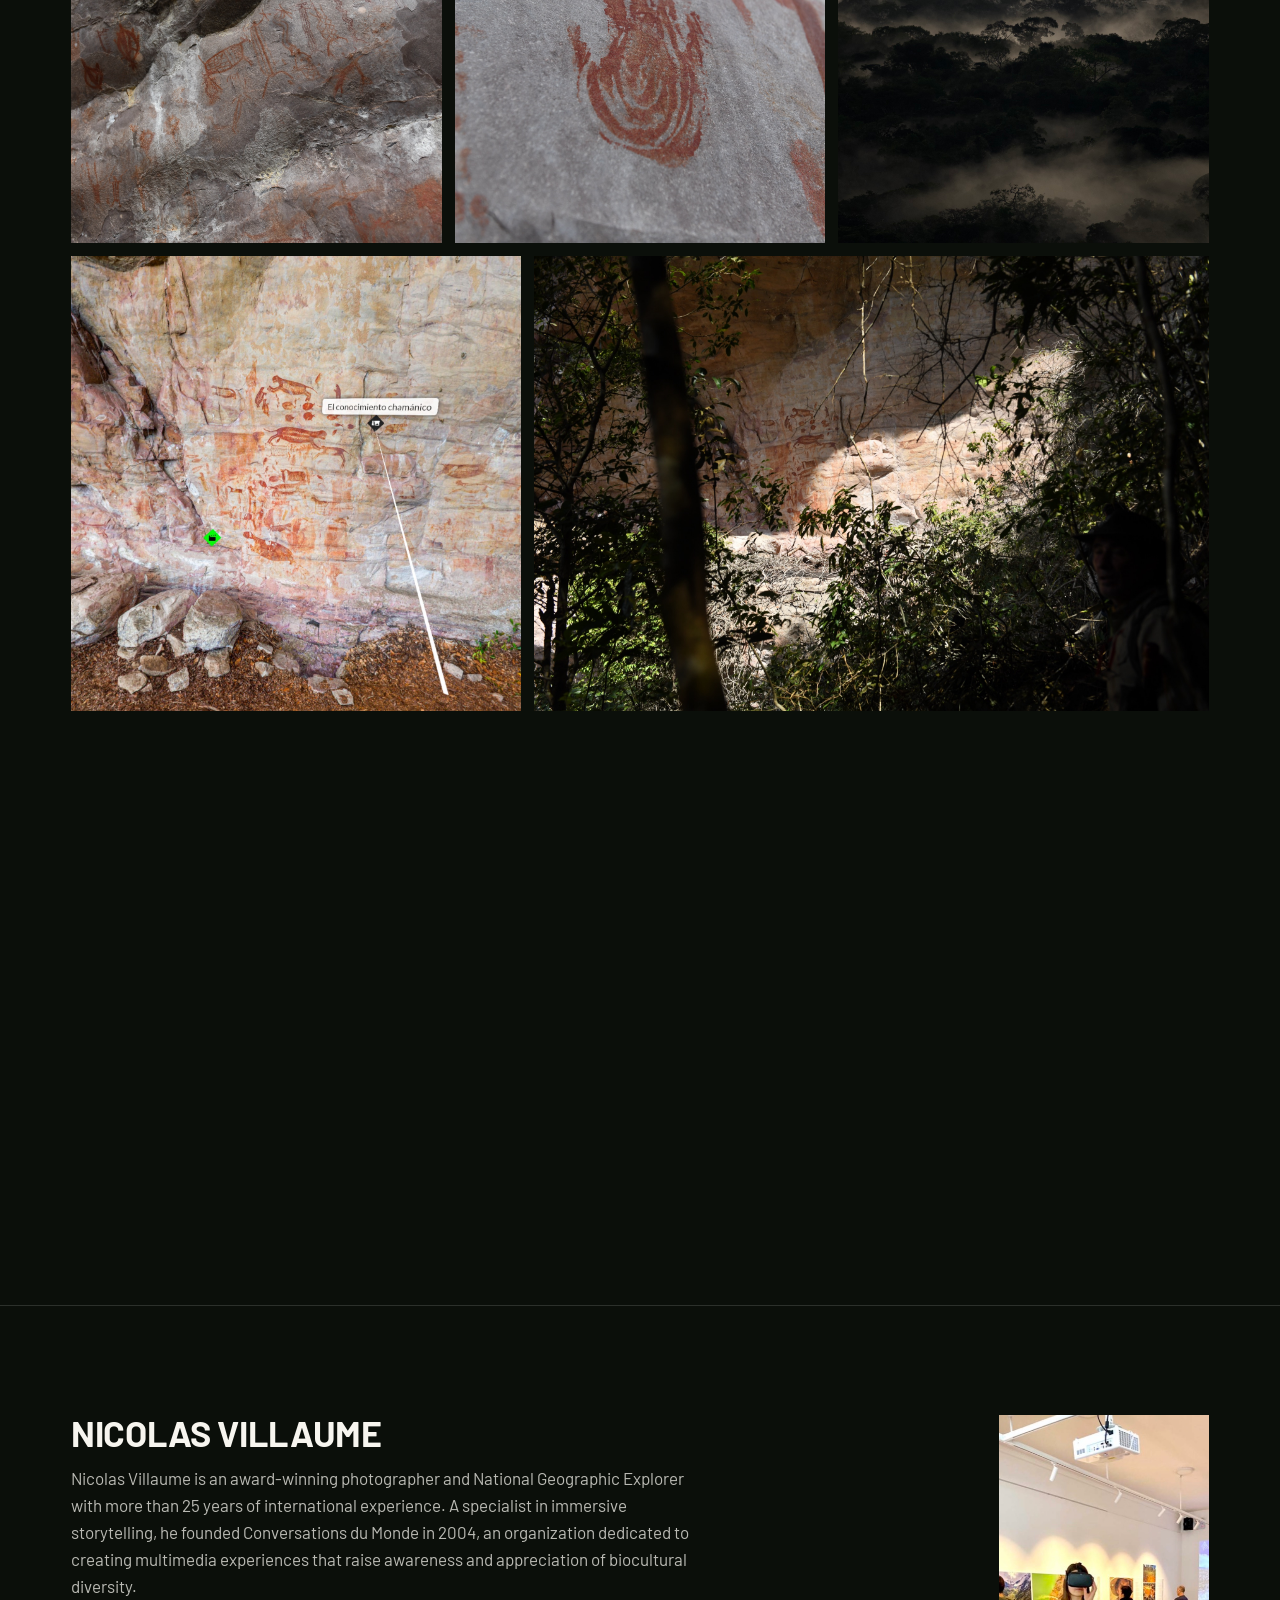
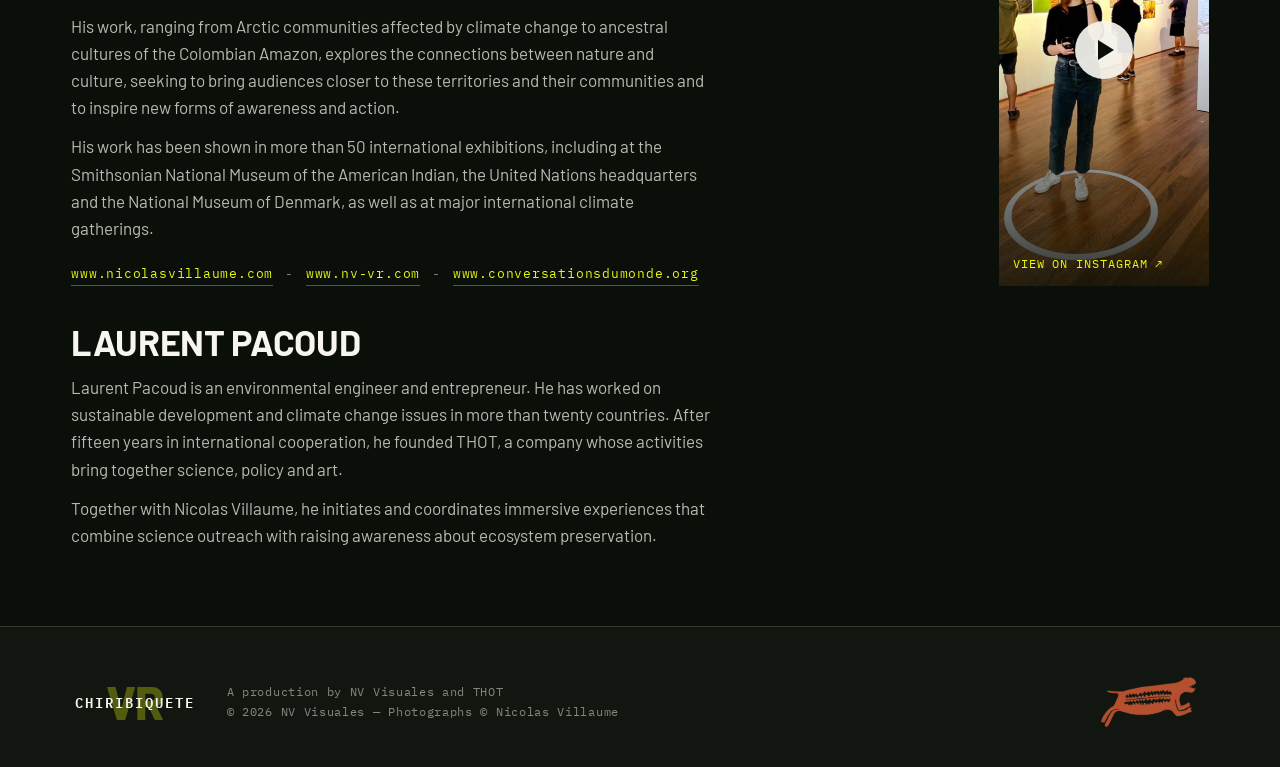
==== commit 00ac0ea5: "Add Embassy of France in Colombia logo to Bogotá partners Co-Authored-By: Claude Opus 5.5 <noreply@a" ====
--- a/en.html
+++ b/en.html
@@ -38,7 +38,7 @@
   <link rel="preconnect" href="https://fonts.gstatic.com" crossorigin />
   <link href="https://fonts.googleapis.com/css2?family=Barlow:ital,wght@0,400;0,500;0,600;0,700;0,800;1,400&amp;family=IBM+Plex+Mono:wght@400;500;600&amp;display=swap" rel="stylesheet" />
   <link rel="preload" as="image" href="assets/hero-tepuy.jpg?v=24" imagesrcset="assets/hero-tepuy-m.jpg?v=24 1100w, assets/hero-tepuy.jpg?v=24 2000w" imagesizes="100vw" />
-  <link rel="stylesheet" href="style.css?v=32" />
+  <link rel="stylesheet" href="style.css?v=33" />
   <script>document.documentElement.classList.add('js');</script>
   <script src="script.js?v=29" defer></script>
 </head>
@@ -158,6 +158,7 @@
               <li><img class="lg-medio"  src="assets/partners/medio-de-contencion.png?v=25" alt="Medio de Contención Producciones" loading="lazy" /></li>
               <li><img class="lg-afd"    src="assets/partners/afd.png?v=25" alt="AFD — Agence Française de Développement" loading="lazy" /></li>
               <li><img class="lg-cdm"    src="assets/partners/conversations-du-monde.png?v=25" alt="Conversations du Monde" loading="lazy" /></li>
+              <li><img class="lg-amb"    src="assets/partners/ambassade-france-colombie.png?v=25" alt="Embassy of France in Colombia" loading="lazy" /></li>
             </ul>
           </div>
         </article>
--- a/style.css
+++ b/style.css
@@ -725,6 +725,7 @@
 .partners__row .lg-medio  { height: 22px; }
 .partners__row .lg-afd    { height: 30px; }
 .partners__row .lg-cdm    { height: 26px; }
+.partners__row .lg-amb    { height: 54px; }
 
 /* Los tres muros de Zúrich, uno tras otro */
 .panels {
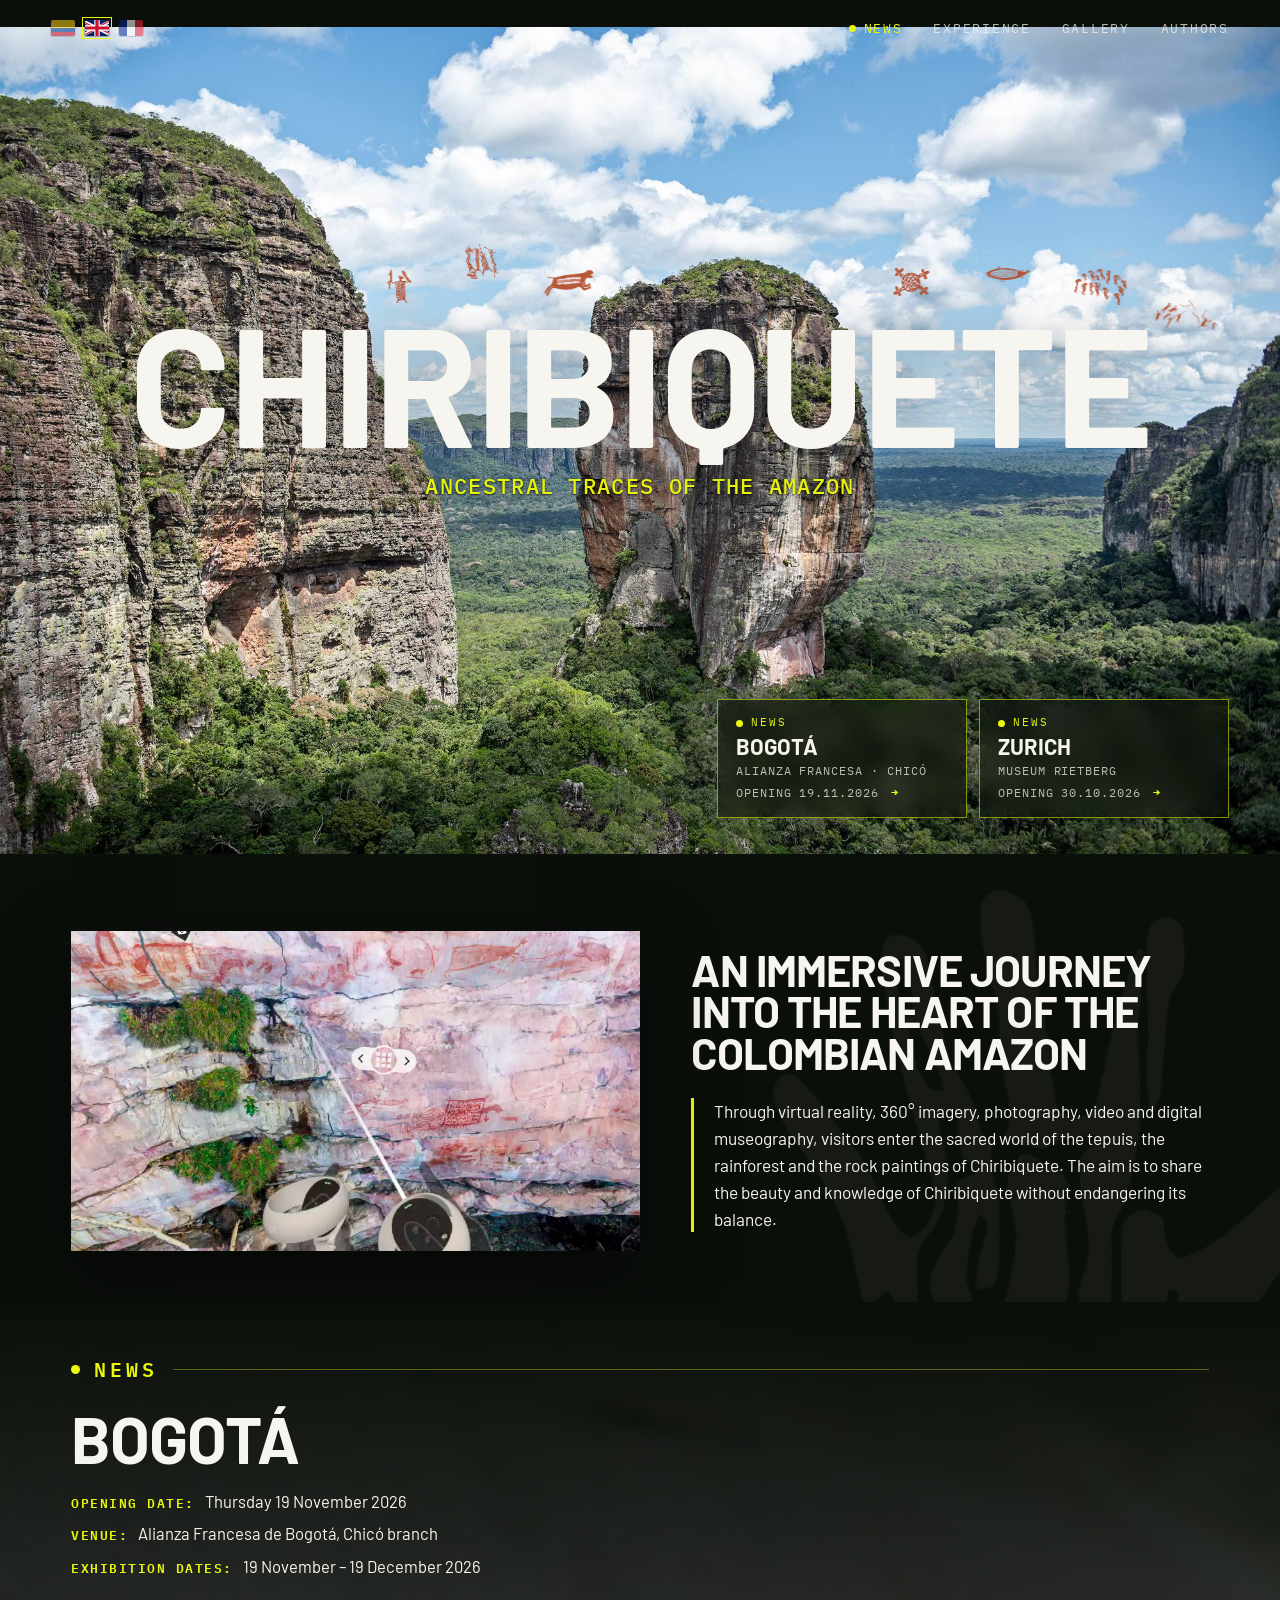
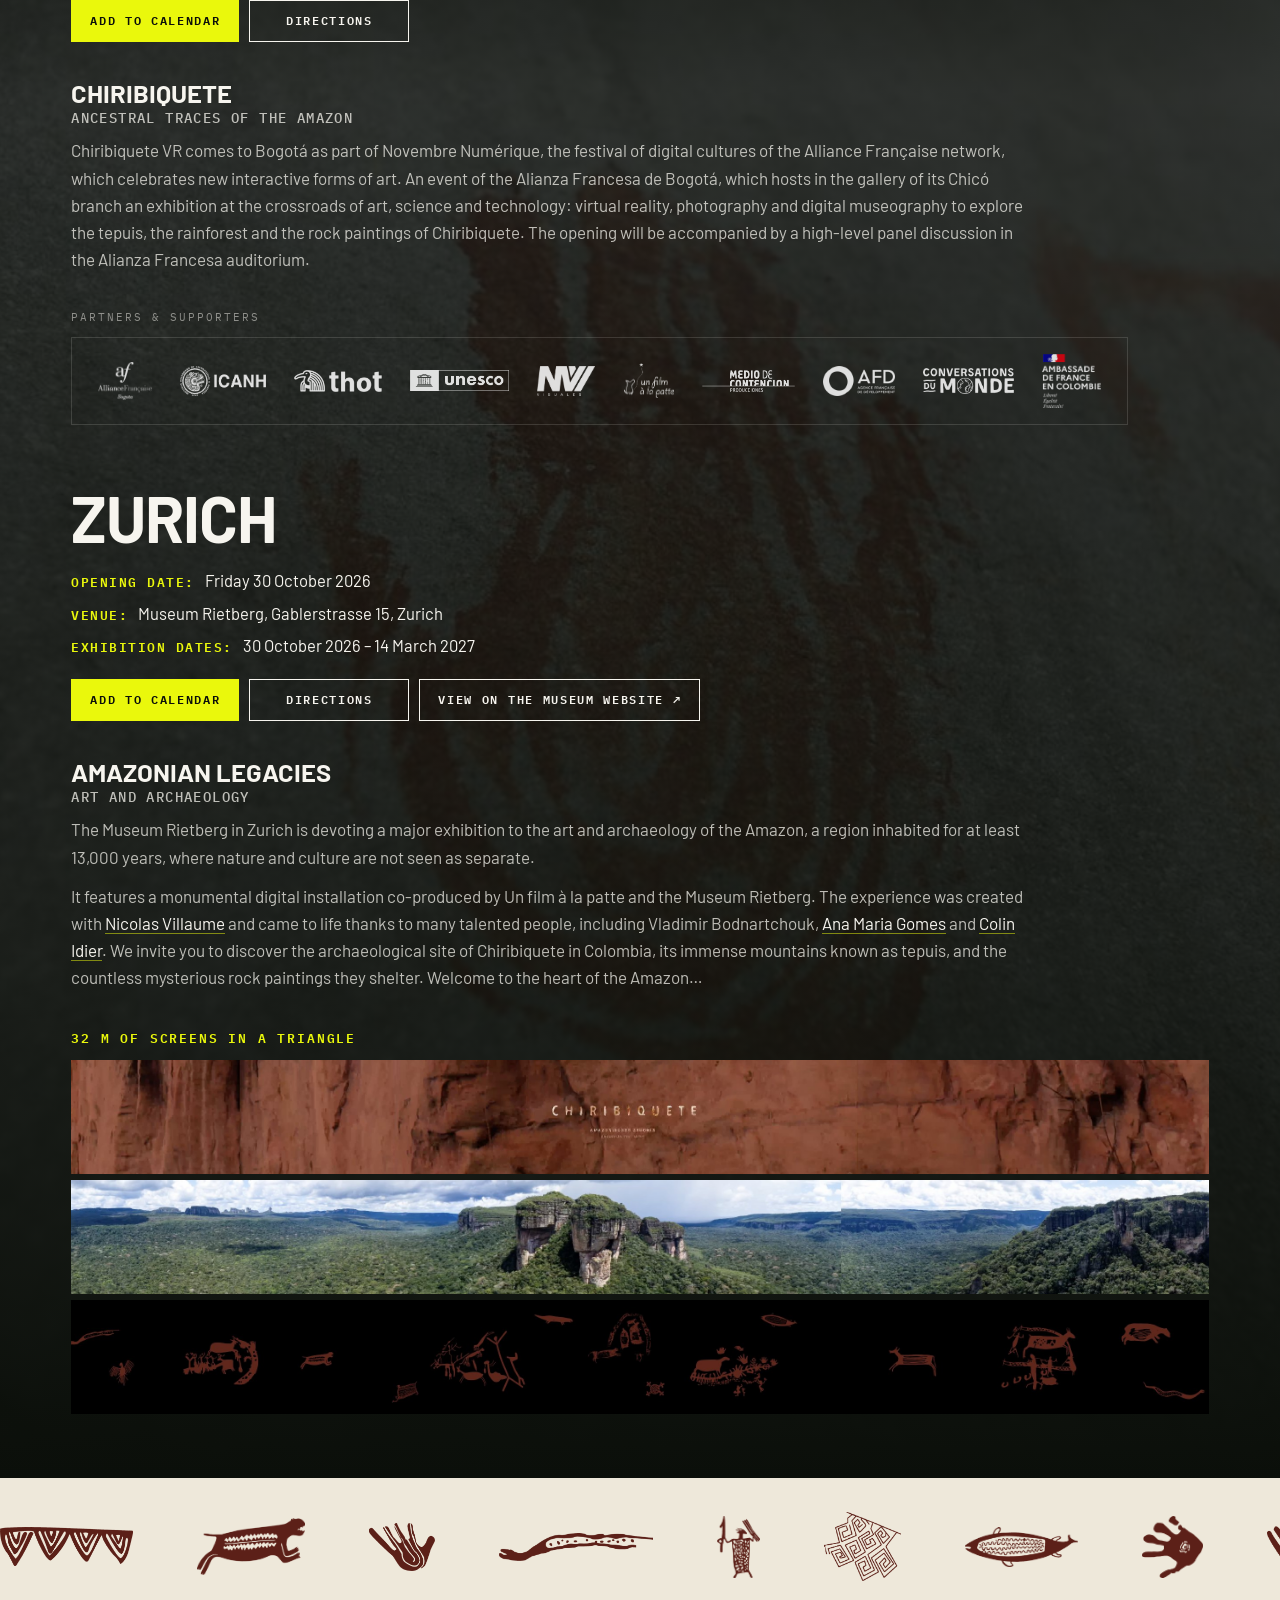
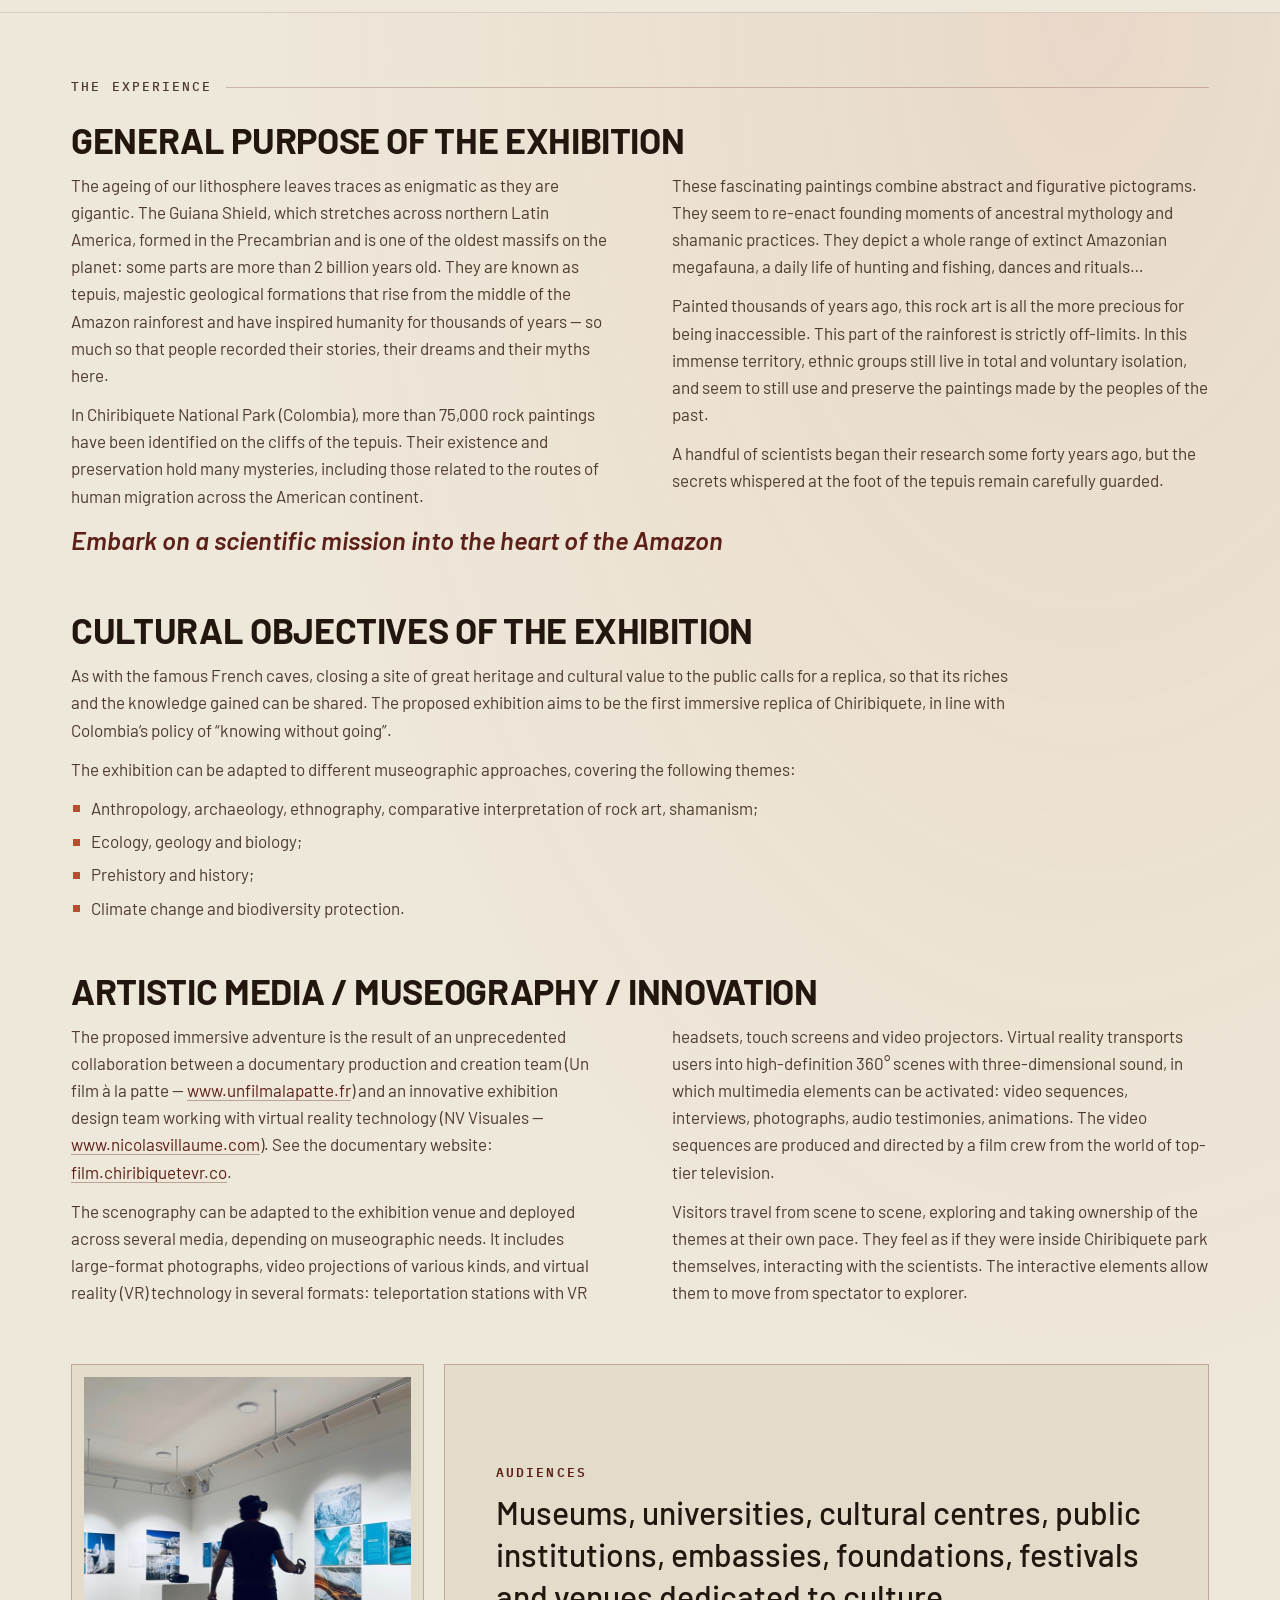
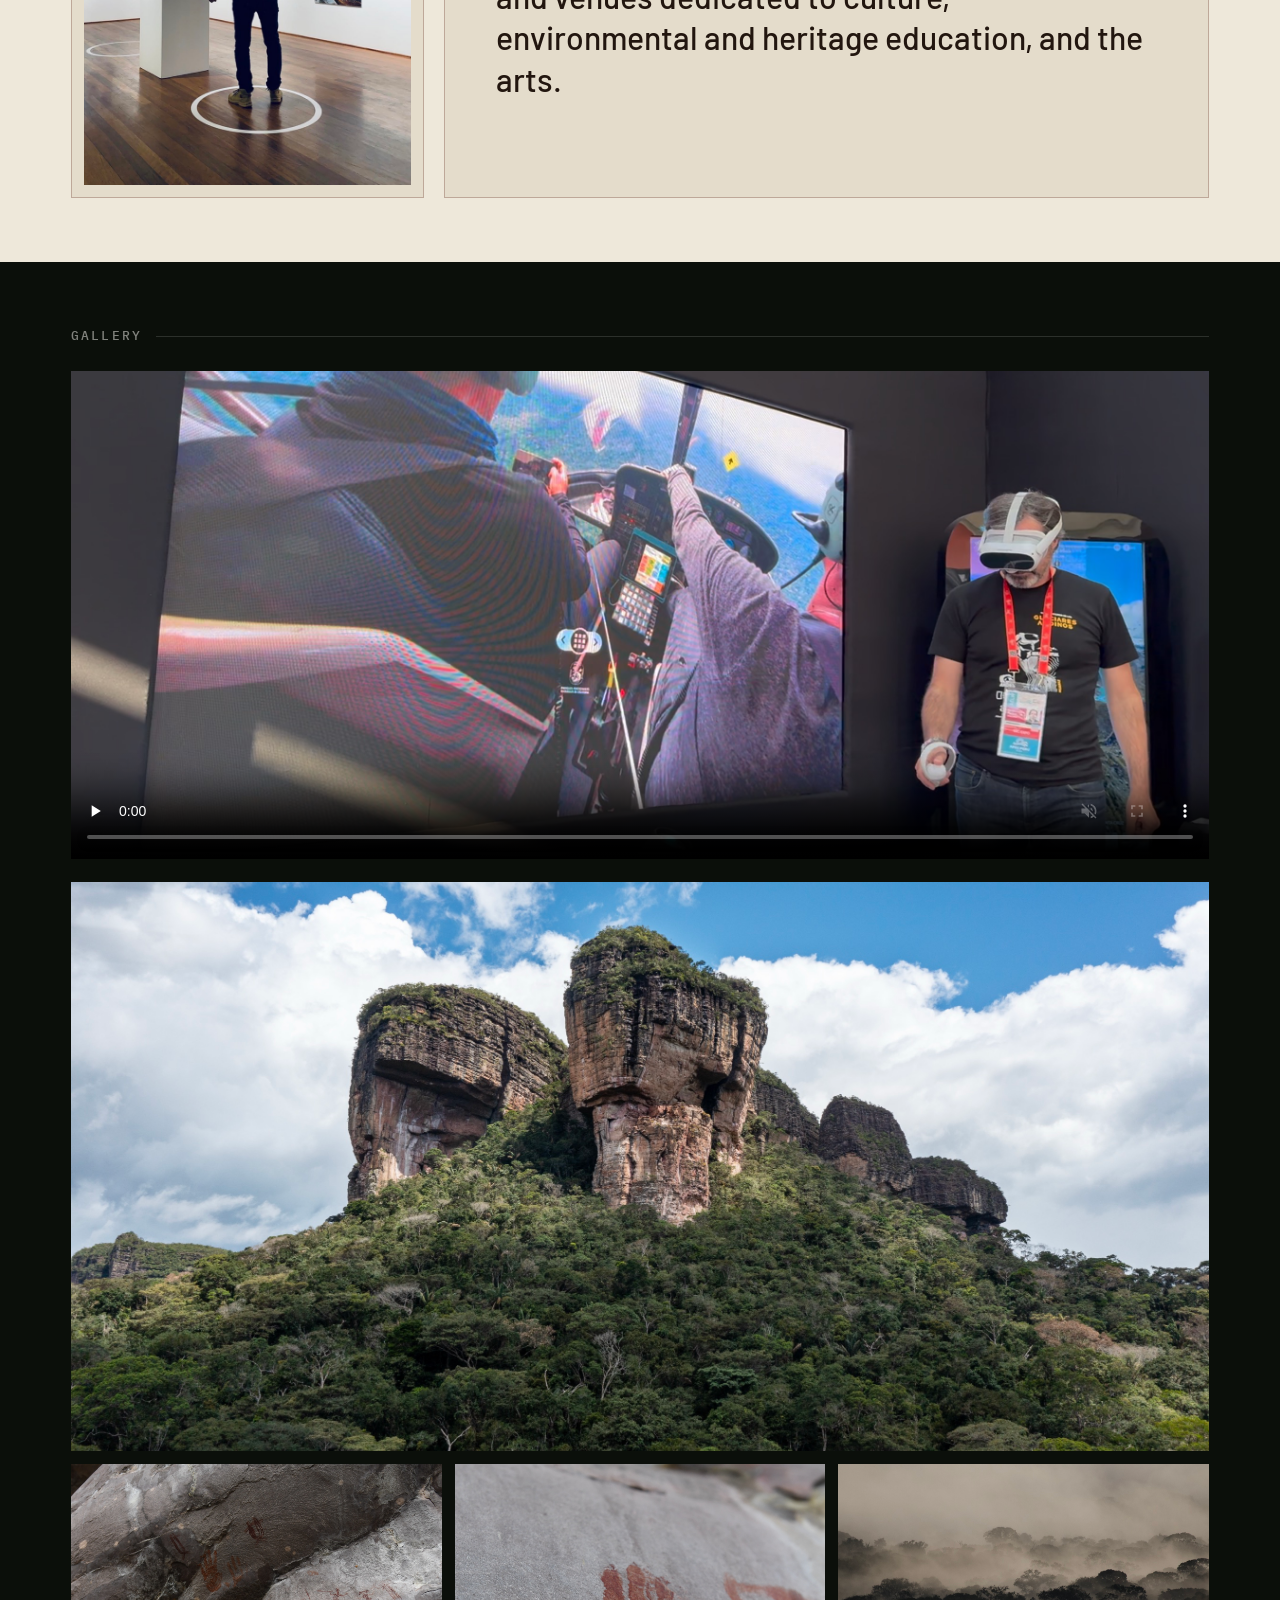
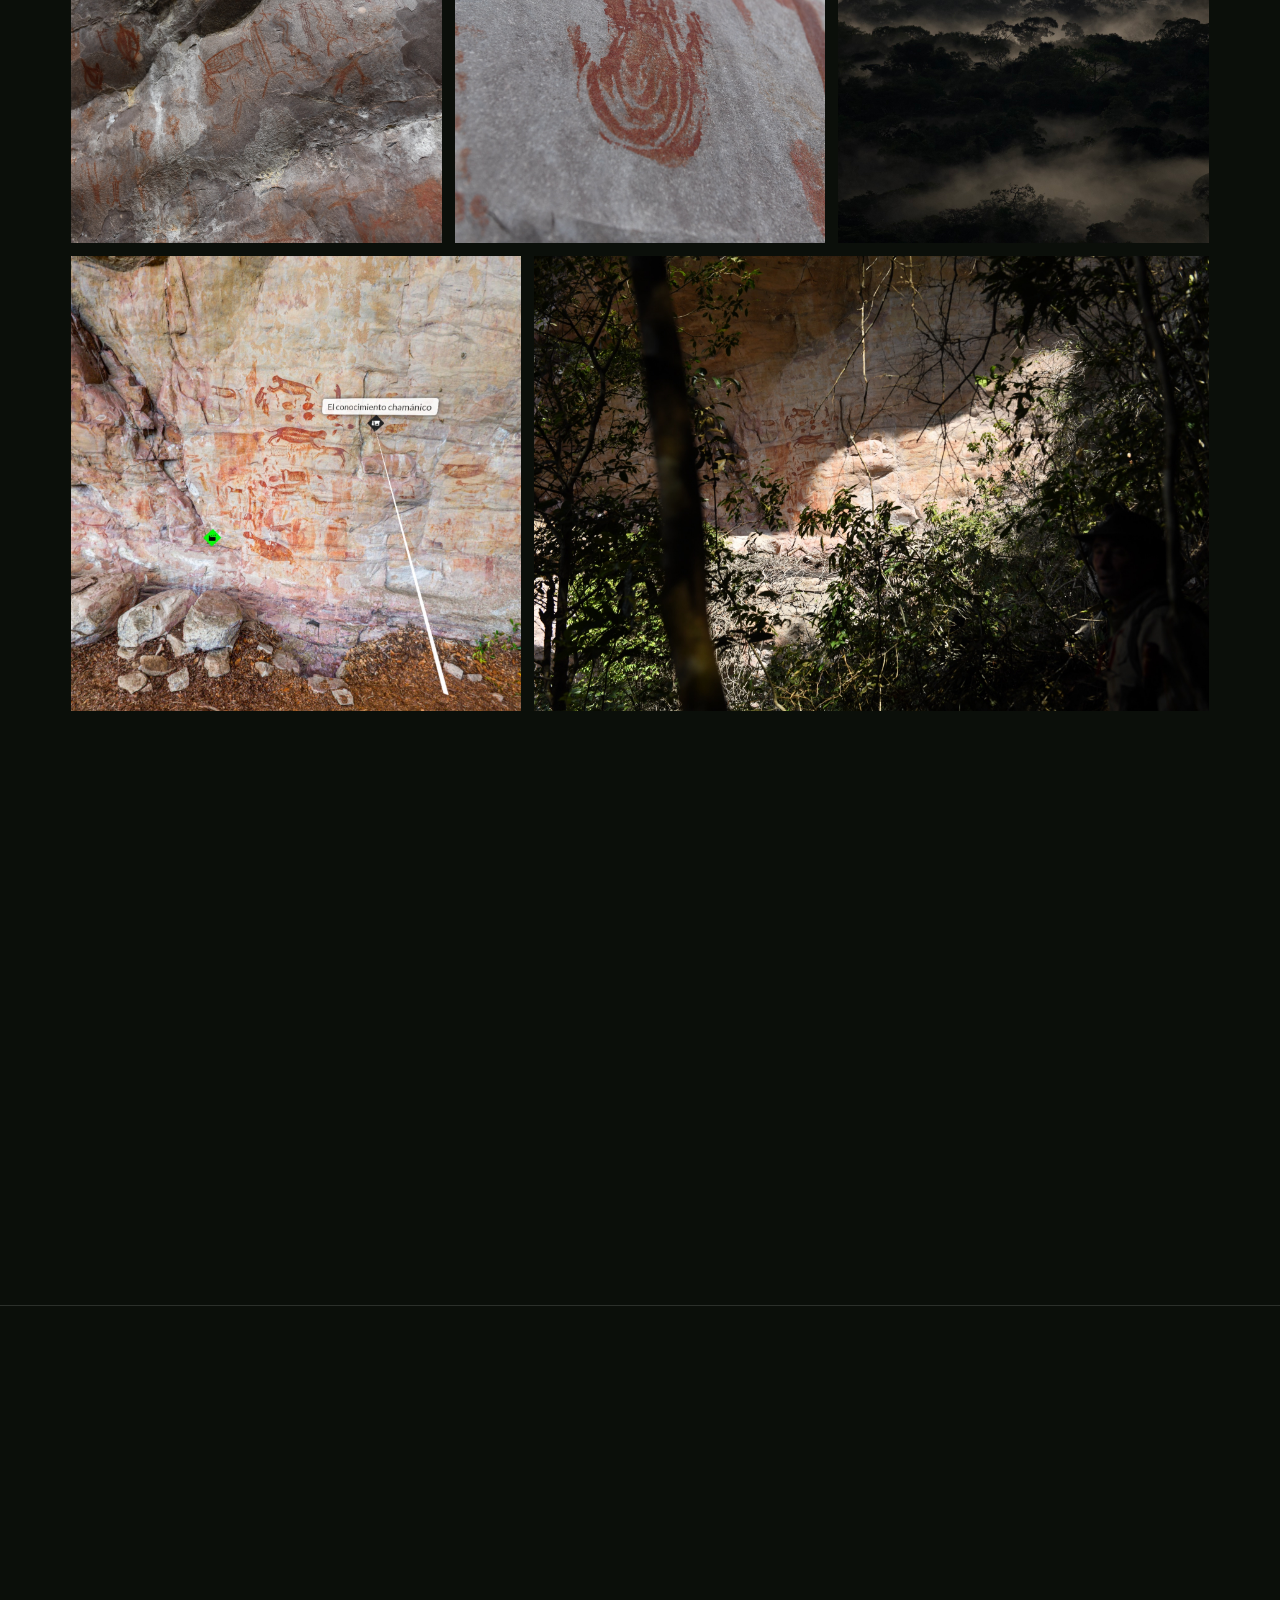
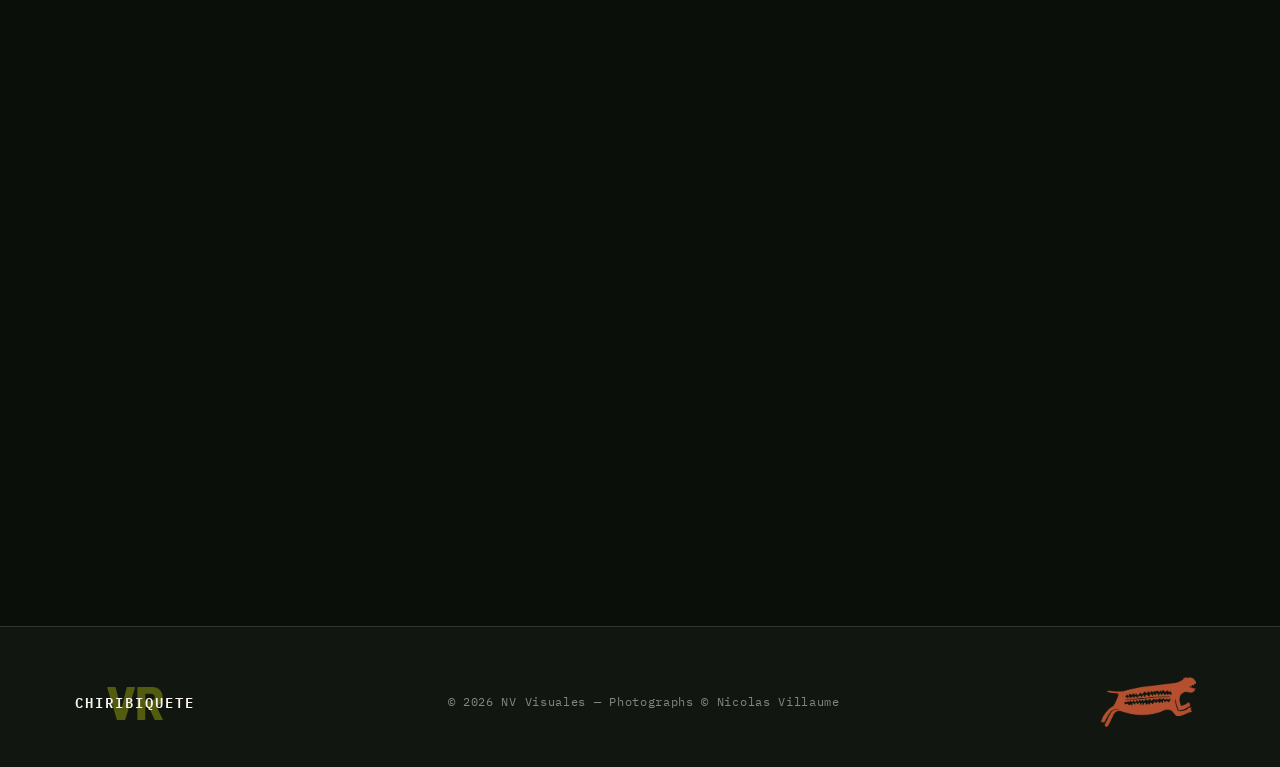
==== commit ab3352c8: "Retirer les mentions de THOT comme auteur de Chiribiquete VR - Intro et meta description : suppressi" ====
--- a/en.html
+++ b/en.html
@@ -5,7 +5,7 @@
   <meta charset="UTF-8" />
   <meta name="viewport" content="width=device-width, initial-scale=1.0" />
   <title>Chiribiquete</title>
-  <meta name="description" content="Chiribiquete VR — an immersive experience created by NV Visuales and THOT. Exhibition at the Alianza Francesa de Bogotá, Chicó branch, from 19 November 2026." />
+  <meta name="description" content="Chiribiquete VR — an immersive journey into the heart of the Colombian Amazon. Exhibition at the Alianza Francesa de Bogotá, Chicó branch, from 19 November 2026." />
   <meta name="robots" content="index, follow" />
   <meta name="theme-color" content="#0b0f0a" />
   <link rel="canonical" href="https://thot-lab.github.io/chiribiquete-vr/en.html" />
@@ -38,7 +38,7 @@
   <link rel="preconnect" href="https://fonts.gstatic.com" crossorigin />
   <link href="https://fonts.googleapis.com/css2?family=Barlow:ital,wght@0,400;0,500;0,600;0,700;0,800;1,400&amp;family=IBM+Plex+Mono:wght@400;500;600&amp;display=swap" rel="stylesheet" />
   <link rel="preload" as="image" href="assets/hero-tepuy.jpg?v=24" imagesrcset="assets/hero-tepuy-m.jpg?v=24 1100w, assets/hero-tepuy.jpg?v=24 2000w" imagesizes="100vw" />
-  <link rel="stylesheet" href="style.css?v=33" />
+  <link rel="stylesheet" href="style.css?v=34" />
   <script>document.documentElement.classList.add('js');</script>
   <script src="script.js?v=29" defer></script>
 </head>
@@ -116,7 +116,7 @@
         </figure>
         <div class="intro__text" data-reveal>
           <h2 class="display">An immersive journey into the heart of the Colombian Amazon</h2>
-          <p class="intro__lead">An immersive experience created by NV Visuales and THOT. Through virtual reality, 360° imagery, photography, video and digital museography, visitors enter the sacred world of the tepuis, the rainforest and the rock paintings of Chiribiquete. The aim is to share the beauty and knowledge of Chiribiquete without endangering its balance.</p>
+          <p class="intro__lead">Through virtual reality, 360° imagery, photography, video and digital museography, visitors enter the sacred world of the tepuis, the rainforest and the rock paintings of Chiribiquete. The aim is to share the beauty and knowledge of Chiribiquete without endangering its balance.</p>
         </div>
       </div>
     </section>
@@ -181,7 +181,7 @@
 
           <h3 class="event__expo">Amazonian Legacies<span>Art and archaeology</span></h3>
           <p class="event__text">The Museum Rietberg in Zurich is devoting a major exhibition to the art and archaeology of the Amazon, a region inhabited for at least 13,000 years, where nature and culture are not seen as separate.</p>
-          <p class="event__text">There, THOT presents a monumental digital installation co-produced by Un film à la patte and the Museum Rietberg. The experience was created with <a href="https://www.nicolasvillaume.com" target="_blank" rel="noopener">Nicolas Villaume</a> and came to life thanks to many talented people, including Vladimir Bodnartchouk, <a href="https://www.anamariagomes.com" target="_blank" rel="noopener">Ana Maria Gomes</a> and <a href="https://www.colinidier.com" target="_blank" rel="noopener">Colin Idier</a>. We invite you to discover the archaeological site of Chiribiquete in Colombia, its immense mountains known as tepuis, and the countless mysterious rock paintings they shelter. Welcome to the heart of the Amazon…</p>
+          <p class="event__text">It features a monumental digital installation co-produced by Un film à la patte and the Museum Rietberg. The experience was created with <a href="https://www.nicolasvillaume.com" target="_blank" rel="noopener">Nicolas Villaume</a> and came to life thanks to many talented people, including Vladimir Bodnartchouk, <a href="https://www.anamariagomes.com" target="_blank" rel="noopener">Ana Maria Gomes</a> and <a href="https://www.colinidier.com" target="_blank" rel="noopener">Colin Idier</a>. We invite you to discover the archaeological site of Chiribiquete in Colombia, its immense mountains known as tepuis, and the countless mysterious rock paintings they shelter. Welcome to the heart of the Amazon…</p>
 
           <figure class="panels">
             <figcaption>32 m of screens in a triangle</figcaption>
@@ -337,7 +337,7 @@
   <footer class="footer">
     <div class="wrap footer__inner">
       <p class="footer__brand"><span class="footer__vr" aria-hidden="true">VR</span>Chiribiquete</p>
-      <p class="footer__meta">A production by NV Visuales and THOT<br />© 2026 NV Visuales — Photographs © Nicolas Villaume</p>
+      <p class="footer__meta">© 2026 NV Visuales — Photographs © Nicolas Villaume</p>
       <span class="picto picto--ochre footer__picto" style="--p:url(assets/pictos/p312.png)" aria-hidden="true"></span>
     </div>
   </footer>
--- a/style.css
+++ b/style.css
@@ -1183,7 +1183,9 @@
 }
 
 .footer__meta {
+  justify-self: center;
   color: var(--muted);
+  text-align: center;
   font-family: var(--mono);
   font-size: 11.5px;
   letter-spacing: 0.06em;
@@ -1334,4 +1336,9 @@
   .footer__inner {
     grid-template-columns: 1fr;
   }
-}
+
+  .footer__meta {
+    justify-self: start;
+    text-align: left;
+  }
+}
